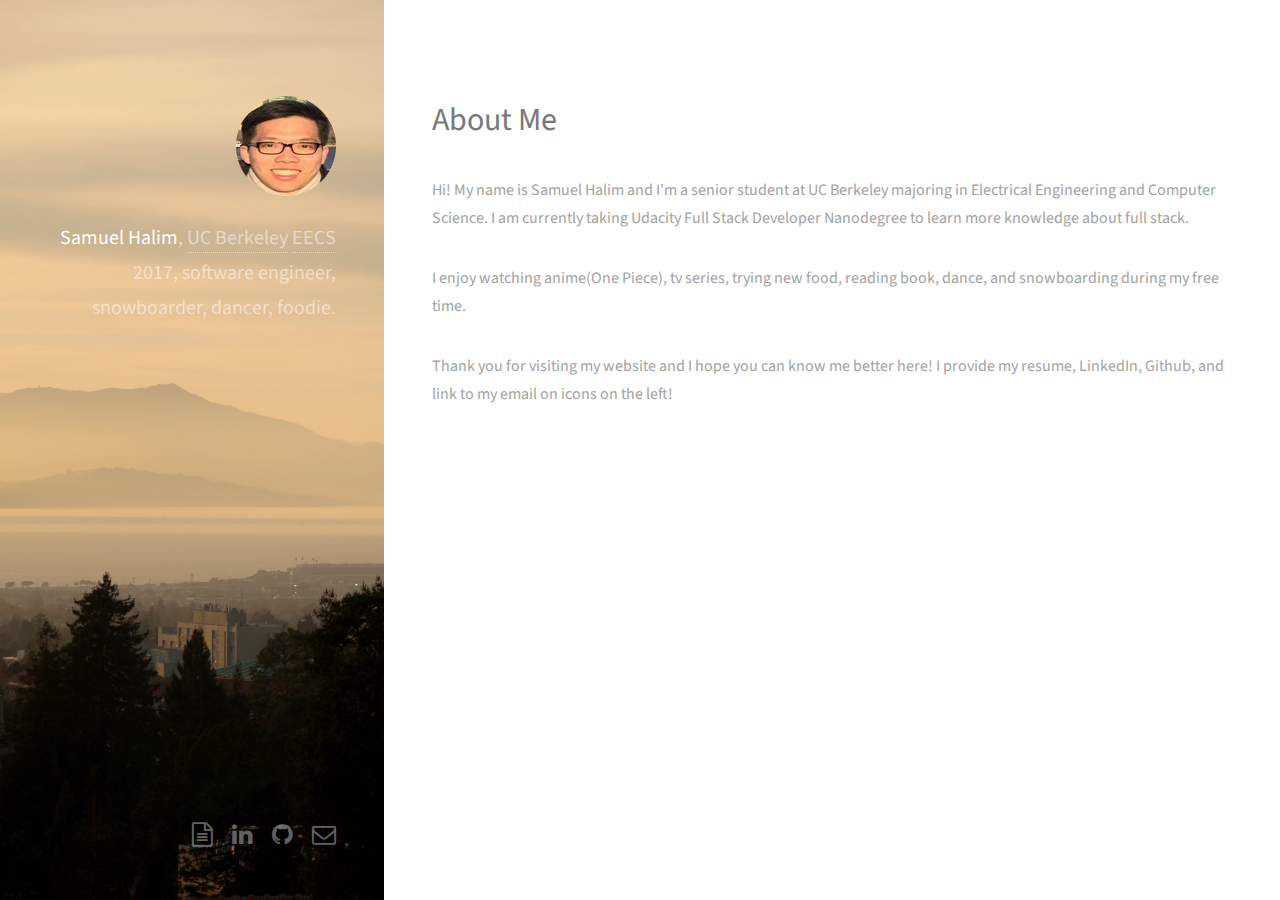
==== index.html @ 905b1043 "First design" ====
<!DOCTYPE HTML>
<!--
	Strata by HTML5 UP
	html5up.net | @ajlkn
	Free for personal and commercial use under the CCA 3.0 license (html5up.net/license)
-->
<html>
	<head>
		<title>Strata by HTML5 UP</title>
		<meta charset="utf-8" />
		<meta name="viewport" content="width=device-width, initial-scale=1" />
		<!--[if lte IE 8]><script src="assets/js/ie/html5shiv.js"></script><![endif]-->
		<link rel="stylesheet" href="assets/css/main.css" />
		<!--[if lte IE 8]><link rel="stylesheet" href="assets/css/ie8.css" /><![endif]-->
	</head>
	<body id="top">

		<!-- Header -->
			<header id="header">
				<div class="inner">
					<a href="#" class="image avatar"><img src="src/images/avatar.jpg" alt="" /></a>
					<h1>
						<strong>Samuel Halim</strong>,
						<br /><a href="https://berkeley.edu/">UC Berkeley</a>
						<a href="https://eecs.berkeley.edu/">EECS</a> 2017,
						<br />software engineer,
						<br />snowboarder,
						<br />dancer,
						<br />foodie.
					</h1>
				</div>
			</header>

		<!-- Main -->
			<div id="main">

				<!-- One -->
					<section id="one">
						<header class="major">
							<h2>About Me</h2>
						</header>
						<p>Hi! My name is Samuel Halim and I'm a senior student at UC Berkeley majoring in Electrical Engineering and Computer Science. I am currently taking Udacity Full Stack Developer Nanodegree to learn more knowledge about full stack.</p>
						<p>I enjoy watching anime(One Piece), tv series, trying new food, reading book, dance, and snowboarding during my free time.
						<p>Thank you for visiting my website and I hope you can know me better here! I provide my resume, LinkedIn, Github, and link to my email on icons on the left!
						<!-- <ul class="actions">
							<li><a href="#" class="button">Learn More</a></li>
						</ul> -->
					</section>

				<!-- Two -->
					<!-- <section id="two">
						<h2>Projects</h2>
						<div class="row">
							<article class="6u 12u$(xsmall) work-item">
								<a href="images/fulls/01.jpg" class="image fit thumb"><img src="images/thumbs/01.jpg" alt="" /></a>
								<h3>Magna sed consequat tempus</h3>
								<p>Lorem ipsum dolor sit amet nisl sed nullam feugiat.</p>
							</article>
							<article class="6u$ 12u$(xsmall) work-item">
								<a href="images/fulls/02.jpg" class="image fit thumb"><img src="images/thumbs/02.jpg" alt="" /></a>
								<h3>Ultricies lacinia interdum</h3>
								<p>Lorem ipsum dolor sit amet nisl sed nullam feugiat.</p>
							</article>
							<article class="6u 12u$(xsmall) work-item">
								<a href="images/fulls/03.jpg" class="image fit thumb"><img src="images/thumbs/03.jpg" alt="" /></a>
								<h3>Tortor metus commodo</h3>
								<p>Lorem ipsum dolor sit amet nisl sed nullam feugiat.</p>
							</article>
							<article class="6u$ 12u$(xsmall) work-item">
								<a href="images/fulls/04.jpg" class="image fit thumb"><img src="images/thumbs/04.jpg" alt="" /></a>
								<h3>Quam neque phasellus</h3>
								<p>Lorem ipsum dolor sit amet nisl sed nullam feugiat.</p>
							</article>
							<article class="6u 12u$(xsmall) work-item">
								<a href="images/fulls/05.jpg" class="image fit thumb"><img src="images/thumbs/05.jpg" alt="" /></a>
								<h3>Nunc enim commodo aliquet</h3>
								<p>Lorem ipsum dolor sit amet nisl sed nullam feugiat.</p>
							</article>
							<article class="6u$ 12u$(xsmall) work-item">
								<a href="images/fulls/06.jpg" class="image fit thumb"><img src="images/thumbs/06.jpg" alt="" /></a>
								<h3>Risus ornare lacinia</h3>
								<p>Lorem ipsum dolor sit amet nisl sed nullam feugiat.</p>
							</article>
						</div>
						<ul class="actions">
							<li><a href="#" class="button">Full Portfolio</a></li>
						</ul>
					</section> -->

				<!-- Four -->
				<!--
					<section id="four">
						<h2>Elements</h2>

						<section>
							<h4>Text</h4>
							<p>This is <b>bold</b> and this is <strong>strong</strong>. This is <i>italic</i> and this is <em>emphasized</em>.
							This is <sup>superscript</sup> text and this is <sub>subscript</sub> text.
							This is <u>underlined</u> and this is code: <code>for (;;) { ... }</code>. Finally, <a href="#">this is a link</a>.</p>
							<hr />
							<header>
								<h4>Heading with a Subtitle</h4>
								<p>Lorem ipsum dolor sit amet nullam id egestas urna aliquam</p>
							</header>
							<p>Nunc lacinia ante nunc ac lobortis. Interdum adipiscing gravida odio porttitor sem non mi integer non faucibus ornare mi ut ante amet placerat aliquet. Volutpat eu sed ante lacinia sapien lorem accumsan varius montes viverra nibh in adipiscing blandit tempus accumsan.</p>
							<header>
								<h5>Heading with a Subtitle</h5>
								<p>Lorem ipsum dolor sit amet nullam id egestas urna aliquam</p>
							</header>
							<p>Nunc lacinia ante nunc ac lobortis. Interdum adipiscing gravida odio porttitor sem non mi integer non faucibus ornare mi ut ante amet placerat aliquet. Volutpat eu sed ante lacinia sapien lorem accumsan varius montes viverra nibh in adipiscing blandit tempus accumsan.</p>
							<hr />
							<h2>Heading Level 2</h2>
							<h3>Heading Level 3</h3>
							<h4>Heading Level 4</h4>
							<h5>Heading Level 5</h5>
							<h6>Heading Level 6</h6>
							<hr />
							<h5>Blockquote</h5>
							<blockquote>Fringilla nisl. Donec accumsan interdum nisi, quis tincidunt felis sagittis eget tempus euismod. Vestibulum ante ipsum primis in faucibus vestibulum. Blandit adipiscing eu felis iaculis volutpat ac adipiscing accumsan faucibus. Vestibulum ante ipsum primis in faucibus lorem ipsum dolor sit amet nullam adipiscing eu felis.</blockquote>
							<h5>Preformatted</h5>
							<pre><code>i = 0;

while (!deck.isInOrder()) {
print 'Iteration ' + i;
deck.shuffle();
i++;
}

print 'It took ' + i + ' iterations to sort the deck.';</code></pre>
						</section>

						<section>
							<h4>Lists</h4>
							<div class="row">
								<div class="6u 12u$(xsmall)">
									<h5>Unordered</h5>
									<ul>
										<li>Dolor pulvinar etiam magna etiam.</li>
										<li>Sagittis adipiscing lorem eleifend.</li>
										<li>Felis enim feugiat dolore viverra.</li>
									</ul>
									<h5>Alternate</h5>
									<ul class="alt">
										<li>Dolor pulvinar etiam magna etiam.</li>
										<li>Sagittis adipiscing lorem eleifend.</li>
										<li>Felis enim feugiat dolore viverra.</li>
									</ul>
								</div>
								<div class="6u$ 12u$(xsmall)">
									<h5>Ordered</h5>
									<ol>
										<li>Dolor pulvinar etiam magna etiam.</li>
										<li>Etiam vel felis at lorem sed viverra.</li>
										<li>Felis enim feugiat dolore viverra.</li>
										<li>Dolor pulvinar etiam magna etiam.</li>
										<li>Etiam vel felis at lorem sed viverra.</li>
										<li>Felis enim feugiat dolore viverra.</li>
									</ol>
									<h5>Icons</h5>
									<ul class="icons">
										<li><a href="#" class="icon fa-twitter"><span class="label">Twitter</span></a></li>
										<li><a href="#" class="icon fa-facebook"><span class="label">Facebook</span></a></li>
										<li><a href="#" class="icon fa-instagram"><span class="label">Instagram</span></a></li>
										<li><a href="#" class="icon fa-github"><span class="label">Github</span></a></li>
										<li><a href="#" class="icon fa-dribbble"><span class="label">Dribbble</span></a></li>
										<li><a href="#" class="icon fa-tumblr"><span class="label">Tumblr</span></a></li>
									</ul>
								</div>
							</div>
							<h5>Actions</h5>
							<ul class="actions">
								<li><a href="#" class="button special">Default</a></li>
								<li><a href="#" class="button">Default</a></li>
							</ul>
							<ul class="actions small">
								<li><a href="#" class="button special small">Small</a></li>
								<li><a href="#" class="button small">Small</a></li>
							</ul>
							<div class="row">
								<div class="6u 12u$(small)">
									<ul class="actions vertical">
										<li><a href="#" class="button special">Default</a></li>
										<li><a href="#" class="button">Default</a></li>
									</ul>
								</div>
								<div class="6u$ 12u$(small)">
									<ul class="actions vertical small">
										<li><a href="#" class="button special small">Small</a></li>
										<li><a href="#" class="button small">Small</a></li>
									</ul>
								</div>
								<div class="6u 12u$(small)">
									<ul class="actions vertical">
										<li><a href="#" class="button special fit">Default</a></li>
										<li><a href="#" class="button fit">Default</a></li>
									</ul>
								</div>
								<div class="6u$ 12u$(small)">
									<ul class="actions vertical small">
										<li><a href="#" class="button special small fit">Small</a></li>
										<li><a href="#" class="button small fit">Small</a></li>
									</ul>
								</div>
							</div>
						</section>

						<section>
							<h4>Table</h4>
							<h5>Default</h5>
							<div class="table-wrapper">
								<table>
									<thead>
										<tr>
											<th>Name</th>
											<th>Description</th>
											<th>Price</th>
										</tr>
									</thead>
									<tbody>
										<tr>
											<td>Item One</td>
											<td>Ante turpis integer aliquet porttitor.</td>
											<td>29.99</td>
										</tr>
										<tr>
											<td>Item Two</td>
											<td>Vis ac commodo adipiscing arcu aliquet.</td>
											<td>19.99</td>
										</tr>
										<tr>
											<td>Item Three</td>
											<td> Morbi faucibus arcu accumsan lorem.</td>
											<td>29.99</td>
										</tr>
										<tr>
											<td>Item Four</td>
											<td>Vitae integer tempus condimentum.</td>
											<td>19.99</td>
										</tr>
										<tr>
											<td>Item Five</td>
											<td>Ante turpis integer aliquet porttitor.</td>
											<td>29.99</td>
										</tr>
									</tbody>
									<tfoot>
										<tr>
											<td colspan="2"></td>
											<td>100.00</td>
										</tr>
									</tfoot>
								</table>
							</div>

							<h5>Alternate</h5>
							<div class="table-wrapper">
								<table class="alt">
									<thead>
										<tr>
											<th>Name</th>
											<th>Description</th>
											<th>Price</th>
										</tr>
									</thead>
									<tbody>
										<tr>
											<td>Item One</td>
											<td>Ante turpis integer aliquet porttitor.</td>
											<td>29.99</td>
										</tr>
										<tr>
											<td>Item Two</td>
											<td>Vis ac commodo adipiscing arcu aliquet.</td>
											<td>19.99</td>
										</tr>
										<tr>
											<td>Item Three</td>
											<td> Morbi faucibus arcu accumsan lorem.</td>
											<td>29.99</td>
										</tr>
										<tr>
											<td>Item Four</td>
											<td>Vitae integer tempus condimentum.</td>
											<td>19.99</td>
										</tr>
										<tr>
											<td>Item Five</td>
											<td>Ante turpis integer aliquet porttitor.</td>
											<td>29.99</td>
										</tr>
									</tbody>
									<tfoot>
										<tr>
											<td colspan="2"></td>
											<td>100.00</td>
										</tr>
									</tfoot>
								</table>
							</div>
						</section>

						<section>
							<h4>Buttons</h4>
							<ul class="actions">
								<li><a href="#" class="button special">Special</a></li>
								<li><a href="#" class="button">Default</a></li>
							</ul>
							<ul class="actions">
								<li><a href="#" class="button big">Big</a></li>
								<li><a href="#" class="button">Default</a></li>
								<li><a href="#" class="button small">Small</a></li>
							</ul>
							<ul class="actions fit">
								<li><a href="#" class="button special fit">Fit</a></li>
								<li><a href="#" class="button fit">Fit</a></li>
							</ul>
							<ul class="actions fit small">
								<li><a href="#" class="button special fit small">Fit + Small</a></li>
								<li><a href="#" class="button fit small">Fit + Small</a></li>
							</ul>
							<ul class="actions">
								<li><a href="#" class="button special icon fa-download">Icon</a></li>
								<li><a href="#" class="button icon fa-download">Icon</a></li>
							</ul>
							<ul class="actions">
								<li><span class="button special disabled">Special</span></li>
								<li><span class="button disabled">Default</span></li>
							</ul>
						</section>

						<section>
							<h4>Form</h4>
							<form method="post" action="#">
								<div class="row uniform 50%">
									<div class="6u 12u$(xsmall)">
										<input type="text" name="demo-name" id="demo-name" value="" placeholder="Name" />
									</div>
									<div class="6u$ 12u$(xsmall)">
										<input type="email" name="demo-email" id="demo-email" value="" placeholder="Email" />
									</div>
									<div class="12u$">
										<div class="select-wrapper">
											<select name="demo-category" id="demo-category">
												<option value="">- Category -</option>
												<option value="1">Manufacturing</option>
												<option value="1">Shipping</option>
												<option value="1">Administration</option>
												<option value="1">Human Resources</option>
											</select>
										</div>
									</div>
									<div class="4u 12u$(small)">
										<input type="radio" id="demo-priority-low" name="demo-priority" checked>
										<label for="demo-priority-low">Low Priority</label>
									</div>
									<div class="4u 12u$(small)">
										<input type="radio" id="demo-priority-normal" name="demo-priority">
										<label for="demo-priority-normal">Normal Priority</label>
									</div>
									<div class="4u$ 12u(small)">
										<input type="radio" id="demo-priority-high" name="demo-priority">
										<label for="demo-priority-high">High Priority</label>
									</div>
									<div class="6u 12u$(small)">
										<input type="checkbox" id="demo-copy" name="demo-copy">
										<label for="demo-copy">Email me a copy of this message</label>
									</div>
									<div class="6u$ 12u$(small)">
										<input type="checkbox" id="demo-human" name="demo-human" checked>
										<label for="demo-human">I am a human and not a robot</label>
									</div>
									<div class="12u$">
										<textarea name="demo-message" id="demo-message" placeholder="Enter your message" rows="6"></textarea>
									</div>
									<div class="12u$">
										<ul class="actions">
											<li><input type="submit" value="Send Message" class="special" /></li>
											<li><input type="reset" value="Reset" /></li>
										</ul>
									</div>
								</div>
							</form>
						</section>

						<section>
							<h4>Image</h4>
							<h5>Fit</h5>
							<div class="box alt">
								<div class="row 50% uniform">
									<div class="12u$"><span class="image fit"><img src="images/fulls/05.jpg" alt="" /></span></div>
									<div class="4u"><span class="image fit"><img src="images/thumbs/01.jpg" alt="" /></span></div>
									<div class="4u"><span class="image fit"><img src="images/thumbs/02.jpg" alt="" /></span></div>
									<div class="4u$"><span class="image fit"><img src="images/thumbs/03.jpg" alt="" /></span></div>
									<div class="4u"><span class="image fit"><img src="images/thumbs/04.jpg" alt="" /></span></div>
									<div class="4u"><span class="image fit"><img src="images/thumbs/05.jpg" alt="" /></span></div>
									<div class="4u$"><span class="image fit"><img src="images/thumbs/06.jpg" alt="" /></span></div>
									<div class="4u"><span class="image fit"><img src="images/thumbs/03.jpg" alt="" /></span></div>
									<div class="4u"><span class="image fit"><img src="images/thumbs/02.jpg" alt="" /></span></div>
									<div class="4u$"><span class="image fit"><img src="images/thumbs/01.jpg" alt="" /></span></div>
								</div>
							</div>
							<h5>Left &amp; Right</h5>
							<p><span class="image left"><img src="images/avatar.jpg" alt="" /></span>Fringilla nisl. Donec accumsan interdum nisi, quis tincidunt felis sagittis eget. tempus euismod. Vestibulum ante ipsum primis in faucibus vestibulum. Blandit adipiscing eu felis iaculis volutpat ac adipiscing accumsan eu faucibus. Integer ac pellentesque praesent tincidunt felis sagittis eget. tempus euismod. Vestibulum ante ipsum primis in faucibus vestibulum. Blandit adipiscing eu felis iaculis volutpat ac adipiscing accumsan eu faucibus. Integer ac pellentesque praesent. Donec accumsan interdum nisi, quis tincidunt felis sagittis eget. tempus euismod. Vestibulum ante ipsum primis in faucibus vestibulum. Blandit adipiscing eu felis iaculis volutpat ac adipiscing accumsan eu faucibus. Integer ac pellentesque praesent tincidunt felis sagittis eget. tempus euismod. Vestibulum ante ipsum primis in faucibus vestibulum. Blandit adipiscing eu felis iaculis volutpat ac adipiscing accumsan eu faucibus. Integer ac pellentesque praesent.</p>
							<p><span class="image right"><img src="images/avatar.jpg" alt="" /></span>Fringilla nisl. Donec accumsan interdum nisi, quis tincidunt felis sagittis eget. tempus euismod. Vestibulum ante ipsum primis in faucibus vestibulum. Blandit adipiscing eu felis iaculis volutpat ac adipiscing accumsan eu faucibus. Integer ac pellentesque praesent tincidunt felis sagittis eget. tempus euismod. Vestibulum ante ipsum primis in faucibus vestibulum. Blandit adipiscing eu felis iaculis volutpat ac adipiscing accumsan eu faucibus. Integer ac pellentesque praesent. Donec accumsan interdum nisi, quis tincidunt felis sagittis eget. tempus euismod. Vestibulum ante ipsum primis in faucibus vestibulum. Blandit adipiscing eu felis iaculis volutpat ac adipiscing accumsan eu faucibus. Integer ac pellentesque praesent tincidunt felis sagittis eget. tempus euismod. Vestibulum ante ipsum primis in faucibus vestibulum. Blandit adipiscing eu felis iaculis volutpat ac adipiscing accumsan eu faucibus. Integer ac pellentesque praesent.</p>
						</section>

					</section>
				-->

			</div>

		<!-- Footer -->
			<footer id="footer">
				<div class="inner">
					<ul class="icons">
						<li><a href="src/Resume - Samuel Halim.pdf" class="icon fa-file-text-o"><span class="label">Resume</span></a></li>
						<li><a href="https://www.linkedin.com/in/shalim95" class="icon fa-linkedin"><span class="label">LinkedIn</span></a></li>
						<li><a href="https://github.com/samuel-halim95" class="icon fa-github"><span class="label">Github</span></a></li>
						<li><a href="mailto:samuel.halim@berkeley.edu" class="icon fa-envelope-o"><span class="label">Email</span></a></li>

					</ul>
					<!-- <ul class="copyright">
						<li>&copy; Untitled</li><li>Design: <a href="http://html5up.net">HTML5 UP</a></li>
					</ul> -->
				</div>
			</footer>

		<!-- Scripts -->
			<script src="assets/js/jquery.min.js"></script>
			<script src="assets/js/jquery.poptrox.min.js"></script>
			<script src="assets/js/skel.min.js"></script>
			<script src="assets/js/util.js"></script>
			<!--[if lte IE 8]><script src="assets/js/ie/respond.min.js"></script><![endif]-->
			<script src="assets/js/main.js"></script>

	</body>
</html>
---- assets/css/main.css ----
@import url("font-awesome.min.css");
@import url("https://fonts.googleapis.com/css?family=Source+Sans+Pro:400,400italic");

/*
	Strata by HTML5 UP
	html5up.net | @ajlkn
	Free for personal and commercial use under the CCA 3.0 license (html5up.net/license)
*/

/* Reset */

	html, body, div, span, applet, object, iframe, h1, h2, h3, h4, h5, h6, p, blockquote, pre, a, abbr, acronym, address, big, cite, code, del, dfn, em, img, ins, kbd, q, s, samp, small, strike, strong, sub, sup, tt, var, b, u, i, center, dl, dt, dd, ol, ul, li, fieldset, form, label, legend, table, caption, tbody, tfoot, thead, tr, th, td, article, aside, canvas, details, embed, figure, figcaption, footer, header, hgroup, menu, nav, output, ruby, section, summary, time, mark, audio, video {
		margin: 0;
		padding: 0;
		border: 0;
		font-size: 100%;
		font: inherit;
		vertical-align: baseline;
	}

	article, aside, details, figcaption, figure, footer, header, hgroup, menu, nav, section {
		display: block;
	}

	body {
		line-height: 1;
	}

	ol, ul {
		list-style: none;
	}

	blockquote, q {
		quotes: none;
	}

	blockquote:before, blockquote:after, q:before, q:after {
		content: '';
		content: none;
	}

	table {
		border-collapse: collapse;
		border-spacing: 0;
	}

	body {
		-webkit-text-size-adjust: none;
	}

/* Box Model */

	*, *:before, *:after {
		-moz-box-sizing: border-box;
		-webkit-box-sizing: border-box;
		box-sizing: border-box;
	}

/* Containers */

	.container {
		margin-left: auto;
		margin-right: auto;
	}

	.container.\31 25\25 {
		width: 100%;
		max-width: 1200px;
		min-width: 960px;
	}

	.container.\37 5\25 {
		width: 720px;
	}

	.container.\35 0\25 {
		width: 480px;
	}

	.container.\32 5\25 {
		width: 240px;
	}

	.container {
		width: 960px;
	}

	@media screen and (max-width: 1800px) {

		.container.\31 25\25 {
			width: 100%;
			max-width: 1200px;
			min-width: 960px;
		}

		.container.\37 5\25 {
			width: 720px;
		}

		.container.\35 0\25 {
			width: 480px;
		}

		.container.\32 5\25 {
			width: 240px;
		}

		.container {
			width: 960px;
		}

	}

	@media screen and (max-width: 1280px) {

		.container.\31 25\25 {
			width: 100%;
			max-width: 1200px;
			min-width: 960px;
		}

		.container.\37 5\25 {
			width: 720px;
		}

		.container.\35 0\25 {
			width: 480px;
		}

		.container.\32 5\25 {
			width: 240px;
		}

		.container {
			width: 960px;
		}

	}

	@media screen and (max-width: 980px) {

		.container.\31 25\25 {
			width: 100%;
			max-width: 1200px;
			min-width: 960px;
		}

		.container.\37 5\25 {
			width: 720px;
		}

		.container.\35 0\25 {
			width: 480px;
		}

		.container.\32 5\25 {
			width: 240px;
		}

		.container {
			width: 960px;
		}

	}

	@media screen and (max-width: 736px) {

		.container.\31 25\25 {
			width: 100%;
			max-width: 1200px;
			min-width: 960px;
		}

		.container.\37 5\25 {
			width: 720px;
		}

		.container.\35 0\25 {
			width: 480px;
		}

		.container.\32 5\25 {
			width: 240px;
		}

		.container {
			width: 960px;
		}

	}

	@media screen and (max-width: 480px) {

		.container.\31 25\25 {
			width: 100%;
			max-width: 1200px;
			min-width: 960px;
		}

		.container.\37 5\25 {
			width: 720px;
		}

		.container.\35 0\25 {
			width: 480px;
		}

		.container.\32 5\25 {
			width: 240px;
		}

		.container {
			width: 960px;
		}

	}

/* Grid */

	.row {
		border-bottom: solid 1px transparent;
		-moz-box-sizing: border-box;
		-webkit-box-sizing: border-box;
		box-sizing: border-box;
	}

	.row > * {
		float: left;
		-moz-box-sizing: border-box;
		-webkit-box-sizing: border-box;
		box-sizing: border-box;
	}

	.row:after, .row:before {
		content: '';
		display: block;
		clear: both;
		height: 0;
	}

	.row.uniform > * > :first-child {
		margin-top: 0;
	}

	.row.uniform > * > :last-child {
		margin-bottom: 0;
	}

	.row.\30 \25 > * {
		padding: 0 0 0 0em;
	}

	.row.\30 \25 {
		margin: 0 0 -1px 0em;
	}

	.row.uniform.\30 \25 > * {
		padding: 0em 0 0 0em;
	}

	.row.uniform.\30 \25 {
		margin: 0em 0 -1px 0em;
	}

	.row > * {
		padding: 0 0 0 2.5em;
	}

	.row {
		margin: 0 0 -1px -2.5em;
	}

	.row.uniform > * {
		padding: 2.5em 0 0 2.5em;
	}

	.row.uniform {
		margin: -2.5em 0 -1px -2.5em;
	}

	.row.\32 00\25 > * {
		padding: 0 0 0 5em;
	}

	.row.\32 00\25 {
		margin: 0 0 -1px -5em;
	}

	.row.uniform.\32 00\25 > * {
		padding: 5em 0 0 5em;
	}

	.row.uniform.\32 00\25 {
		margin: -5em 0 -1px -5em;
	}

	.row.\31 50\25 > * {
		padding: 0 0 0 3.75em;
	}

	.row.\31 50\25 {
		margin: 0 0 -1px -3.75em;
	}

	.row.uniform.\31 50\25 > * {
		padding: 3.75em 0 0 3.75em;
	}

	.row.uniform.\31 50\25 {
		margin: -3.75em 0 -1px -3.75em;
	}

	.row.\35 0\25 > * {
		padding: 0 0 0 1.25em;
	}

	.row.\35 0\25 {
		margin: 0 0 -1px -1.25em;
	}

	.row.uniform.\35 0\25 > * {
		padding: 1.25em 0 0 1.25em;
	}

	.row.uniform.\35 0\25 {
		margin: -1.25em 0 -1px -1.25em;
	}

	.row.\32 5\25 > * {
		padding: 0 0 0 0.625em;
	}

	.row.\32 5\25 {
		margin: 0 0 -1px -0.625em;
	}

	.row.uniform.\32 5\25 > * {
		padding: 0.625em 0 0 0.625em;
	}

	.row.uniform.\32 5\25 {
		margin: -0.625em 0 -1px -0.625em;
	}

	.\31 2u, .\31 2u\24 {
		width: 100%;
		clear: none;
		margin-left: 0;
	}

	.\31 1u, .\31 1u\24 {
		width: 91.6666666667%;
		clear: none;
		margin-left: 0;
	}

	.\31 0u, .\31 0u\24 {
		width: 83.3333333333%;
		clear: none;
		margin-left: 0;
	}

	.\39 u, .\39 u\24 {
		width: 75%;
		clear: none;
		margin-left: 0;
	}

	.\38 u, .\38 u\24 {
		width: 66.6666666667%;
		clear: none;
		margin-left: 0;
	}

	.\37 u, .\37 u\24 {
		width: 58.3333333333%;
		clear: none;
		margin-left: 0;
	}

	.\36 u, .\36 u\24 {
		width: 50%;
		clear: none;
		margin-left: 0;
	}

	.\35 u, .\35 u\24 {
		width: 41.6666666667%;
		clear: none;
		margin-left: 0;
	}

	.\34 u, .\34 u\24 {
		width: 33.3333333333%;
		clear: none;
		margin-left: 0;
	}

	.\33 u, .\33 u\24 {
		width: 25%;
		clear: none;
		margin-left: 0;
	}

	.\32 u, .\32 u\24 {
		width: 16.6666666667%;
		clear: none;
		margin-left: 0;
	}

	.\31 u, .\31 u\24 {
		width: 8.3333333333%;
		clear: none;
		margin-left: 0;
	}

	.\31 2u\24 + *,
	.\31 1u\24 + *,
	.\31 0u\24 + *,
	.\39 u\24 + *,
	.\38 u\24 + *,
	.\37 u\24 + *,
	.\36 u\24 + *,
	.\35 u\24 + *,
	.\34 u\24 + *,
	.\33 u\24 + *,
	.\32 u\24 + *,
	.\31 u\24 + * {
		clear: left;
	}

	.\-11u {
		margin-left: 91.66667%;
	}

	.\-10u {
		margin-left: 83.33333%;
	}

	.\-9u {
		margin-left: 75%;
	}

	.\-8u {
		margin-left: 66.66667%;
	}

	.\-7u {
		margin-left: 58.33333%;
	}

	.\-6u {
		margin-left: 50%;
	}

	.\-5u {
		margin-left: 41.66667%;
	}

	.\-4u {
		margin-left: 33.33333%;
	}

	.\-3u {
		margin-left: 25%;
	}

	.\-2u {
		margin-left: 16.66667%;
	}

	.\-1u {
		margin-left: 8.33333%;
	}

	@media screen and (max-width: 1800px) {

		.row > * {
			padding: 0 0 0 2.5em;
		}

		.row {
			margin: 0 0 -1px -2.5em;
		}

		.row.uniform > * {
			padding: 2.5em 0 0 2.5em;
		}

		.row.uniform {
			margin: -2.5em 0 -1px -2.5em;
		}

		.row.\32 00\25 > * {
			padding: 0 0 0 5em;
		}

		.row.\32 00\25 {
			margin: 0 0 -1px -5em;
		}

		.row.uniform.\32 00\25 > * {
			padding: 5em 0 0 5em;
		}

		.row.uniform.\32 00\25 {
			margin: -5em 0 -1px -5em;
		}

		.row.\31 50\25 > * {
			padding: 0 0 0 3.75em;
		}

		.row.\31 50\25 {
			margin: 0 0 -1px -3.75em;
		}

		.row.uniform.\31 50\25 > * {
			padding: 3.75em 0 0 3.75em;
		}

		.row.uniform.\31 50\25 {
			margin: -3.75em 0 -1px -3.75em;
		}

		.row.\35 0\25 > * {
			padding: 0 0 0 1.25em;
		}

		.row.\35 0\25 {
			margin: 0 0 -1px -1.25em;
		}

		.row.uniform.\35 0\25 > * {
			padding: 1.25em 0 0 1.25em;
		}

		.row.uniform.\35 0\25 {
			margin: -1.25em 0 -1px -1.25em;
		}

		.row.\32 5\25 > * {
			padding: 0 0 0 0.625em;
		}

		.row.\32 5\25 {
			margin: 0 0 -1px -0.625em;
		}

		.row.uniform.\32 5\25 > * {
			padding: 0.625em 0 0 0.625em;
		}

		.row.uniform.\32 5\25 {
			margin: -0.625em 0 -1px -0.625em;
		}

		.\31 2u\28xlarge\29, .\31 2u\24\28xlarge\29 {
			width: 100%;
			clear: none;
			margin-left: 0;
		}

		.\31 1u\28xlarge\29, .\31 1u\24\28xlarge\29 {
			width: 91.6666666667%;
			clear: none;
			margin-left: 0;
		}

		.\31 0u\28xlarge\29, .\31 0u\24\28xlarge\29 {
			width: 83.3333333333%;
			clear: none;
			margin-left: 0;
		}

		.\39 u\28xlarge\29, .\39 u\24\28xlarge\29 {
			width: 75%;
			clear: none;
			margin-left: 0;
		}

		.\38 u\28xlarge\29, .\38 u\24\28xlarge\29 {
			width: 66.6666666667%;
			clear: none;
			margin-left: 0;
		}

		.\37 u\28xlarge\29, .\37 u\24\28xlarge\29 {
			width: 58.3333333333%;
			clear: none;
			margin-left: 0;
		}

		.\36 u\28xlarge\29, .\36 u\24\28xlarge\29 {
			width: 50%;
			clear: none;
			margin-left: 0;
		}

		.\35 u\28xlarge\29, .\35 u\24\28xlarge\29 {
			width: 41.6666666667%;
			clear: none;
			margin-left: 0;
		}

		.\34 u\28xlarge\29, .\34 u\24\28xlarge\29 {
			width: 33.3333333333%;
			clear: none;
			margin-left: 0;
		}

		.\33 u\28xlarge\29, .\33 u\24\28xlarge\29 {
			width: 25%;
			clear: none;
			margin-left: 0;
		}

		.\32 u\28xlarge\29, .\32 u\24\28xlarge\29 {
			width: 16.6666666667%;
			clear: none;
			margin-left: 0;
		}

		.\31 u\28xlarge\29, .\31 u\24\28xlarge\29 {
			width: 8.3333333333%;
			clear: none;
			margin-left: 0;
		}

		.\31 2u\24\28xlarge\29 + *,
		.\31 1u\24\28xlarge\29 + *,
		.\31 0u\24\28xlarge\29 + *,
		.\39 u\24\28xlarge\29 + *,
		.\38 u\24\28xlarge\29 + *,
		.\37 u\24\28xlarge\29 + *,
		.\36 u\24\28xlarge\29 + *,
		.\35 u\24\28xlarge\29 + *,
		.\34 u\24\28xlarge\29 + *,
		.\33 u\24\28xlarge\29 + *,
		.\32 u\24\28xlarge\29 + *,
		.\31 u\24\28xlarge\29 + * {
			clear: left;
		}

		.\-11u\28xlarge\29 {
			margin-left: 91.66667%;
		}

		.\-10u\28xlarge\29 {
			margin-left: 83.33333%;
		}

		.\-9u\28xlarge\29 {
			margin-left: 75%;
		}

		.\-8u\28xlarge\29 {
			margin-left: 66.66667%;
		}

		.\-7u\28xlarge\29 {
			margin-left: 58.33333%;
		}

		.\-6u\28xlarge\29 {
			margin-left: 50%;
		}

		.\-5u\28xlarge\29 {
			margin-left: 41.66667%;
		}

		.\-4u\28xlarge\29 {
			margin-left: 33.33333%;
		}

		.\-3u\28xlarge\29 {
			margin-left: 25%;
		}

		.\-2u\28xlarge\29 {
			margin-left: 16.66667%;
		}

		.\-1u\28xlarge\29 {
			margin-left: 8.33333%;
		}

	}

	@media screen and (max-width: 1280px) {

		.row > * {
			padding: 0 0 0 2em;
		}

		.row {
			margin: 0 0 -1px -2em;
		}

		.row.uniform > * {
			padding: 2em 0 0 2em;
		}

		.row.uniform {
			margin: -2em 0 -1px -2em;
		}

		.row.\32 00\25 > * {
			padding: 0 0 0 4em;
		}

		.row.\32 00\25 {
			margin: 0 0 -1px -4em;
		}

		.row.uniform.\32 00\25 > * {
			padding: 4em 0 0 4em;
		}

		.row.uniform.\32 00\25 {
			margin: -4em 0 -1px -4em;
		}

		.row.\31 50\25 > * {
			padding: 0 0 0 3em;
		}

		.row.\31 50\25 {
			margin: 0 0 -1px -3em;
		}

		.row.uniform.\31 50\25 > * {
			padding: 3em 0 0 3em;
		}

		.row.uniform.\31 50\25 {
			margin: -3em 0 -1px -3em;
		}

		.row.\35 0\25 > * {
			padding: 0 0 0 1em;
		}

		.row.\35 0\25 {
			margin: 0 0 -1px -1em;
		}

		.row.uniform.\35 0\25 > * {
			padding: 1em 0 0 1em;
		}

		.row.uniform.\35 0\25 {
			margin: -1em 0 -1px -1em;
		}

		.row.\32 5\25 > * {
			padding: 0 0 0 0.5em;
		}

		.row.\32 5\25 {
			margin: 0 0 -1px -0.5em;
		}

		.row.uniform.\32 5\25 > * {
			padding: 0.5em 0 0 0.5em;
		}

		.row.uniform.\32 5\25 {
			margin: -0.5em 0 -1px -0.5em;
		}

		.\31 2u\28large\29, .\31 2u\24\28large\29 {
			width: 100%;
			clear: none;
			margin-left: 0;
		}

		.\31 1u\28large\29, .\31 1u\24\28large\29 {
			width: 91.6666666667%;
			clear: none;
			margin-left: 0;
		}

		.\31 0u\28large\29, .\31 0u\24\28large\29 {
			width: 83.3333333333%;
			clear: none;
			margin-left: 0;
		}

		.\39 u\28large\29, .\39 u\24\28large\29 {
			width: 75%;
			clear: none;
			margin-left: 0;
		}

		.\38 u\28large\29, .\38 u\24\28large\29 {
			width: 66.6666666667%;
			clear: none;
			margin-left: 0;
		}

		.\37 u\28large\29, .\37 u\24\28large\29 {
			width: 58.3333333333%;
			clear: none;
			margin-left: 0;
		}

		.\36 u\28large\29, .\36 u\24\28large\29 {
			width: 50%;
			clear: none;
			margin-left: 0;
		}

		.\35 u\28large\29, .\35 u\24\28large\29 {
			width: 41.6666666667%;
			clear: none;
			margin-left: 0;
		}

		.\34 u\28large\29, .\34 u\24\28large\29 {
			width: 33.3333333333%;
			clear: none;
			margin-left: 0;
		}

		.\33 u\28large\29, .\33 u\24\28large\29 {
			width: 25%;
			clear: none;
			margin-left: 0;
		}

		.\32 u\28large\29, .\32 u\24\28large\29 {
			width: 16.6666666667%;
			clear: none;
			margin-left: 0;
		}

		.\31 u\28large\29, .\31 u\24\28large\29 {
			width: 8.3333333333%;
			clear: none;
			margin-left: 0;
		}

		.\31 2u\24\28large\29 + *,
		.\31 1u\24\28large\29 + *,
		.\31 0u\24\28large\29 + *,
		.\39 u\24\28large\29 + *,
		.\38 u\24\28large\29 + *,
		.\37 u\24\28large\29 + *,
		.\36 u\24\28large\29 + *,
		.\35 u\24\28large\29 + *,
		.\34 u\24\28large\29 + *,
		.\33 u\24\28large\29 + *,
		.\32 u\24\28large\29 + *,
		.\31 u\24\28large\29 + * {
			clear: left;
		}

		.\-11u\28large\29 {
			margin-left: 91.66667%;
		}

		.\-10u\28large\29 {
			margin-left: 83.33333%;
		}

		.\-9u\28large\29 {
			margin-left: 75%;
		}

		.\-8u\28large\29 {
			margin-left: 66.66667%;
		}

		.\-7u\28large\29 {
			margin-left: 58.33333%;
		}

		.\-6u\28large\29 {
			margin-left: 50%;
		}

		.\-5u\28large\29 {
			margin-left: 41.66667%;
		}

		.\-4u\28large\29 {
			margin-left: 33.33333%;
		}

		.\-3u\28large\29 {
			margin-left: 25%;
		}

		.\-2u\28large\29 {
			margin-left: 16.66667%;
		}

		.\-1u\28large\29 {
			margin-left: 8.33333%;
		}

	}

	@media screen and (max-width: 980px) {

		.row > * {
			padding: 0 0 0 2em;
		}

		.row {
			margin: 0 0 -1px -2em;
		}

		.row.uniform > * {
			padding: 2em 0 0 2em;
		}

		.row.uniform {
			margin: -2em 0 -1px -2em;
		}

		.row.\32 00\25 > * {
			padding: 0 0 0 4em;
		}

		.row.\32 00\25 {
			margin: 0 0 -1px -4em;
		}

		.row.uniform.\32 00\25 > * {
			padding: 4em 0 0 4em;
		}

		.row.uniform.\32 00\25 {
			margin: -4em 0 -1px -4em;
		}

		.row.\31 50\25 > * {
			padding: 0 0 0 3em;
		}

		.row.\31 50\25 {
			margin: 0 0 -1px -3em;
		}

		.row.uniform.\31 50\25 > * {
			padding: 3em 0 0 3em;
		}

		.row.uniform.\31 50\25 {
			margin: -3em 0 -1px -3em;
		}

		.row.\35 0\25 > * {
			padding: 0 0 0 1em;
		}

		.row.\35 0\25 {
			margin: 0 0 -1px -1em;
		}

		.row.uniform.\35 0\25 > * {
			padding: 1em 0 0 1em;
		}

		.row.uniform.\35 0\25 {
			margin: -1em 0 -1px -1em;
		}

		.row.\32 5\25 > * {
			padding: 0 0 0 0.5em;
		}

		.row.\32 5\25 {
			margin: 0 0 -1px -0.5em;
		}

		.row.uniform.\32 5\25 > * {
			padding: 0.5em 0 0 0.5em;
		}

		.row.uniform.\32 5\25 {
			margin: -0.5em 0 -1px -0.5em;
		}

		.\31 2u\28medium\29, .\31 2u\24\28medium\29 {
			width: 100%;
			clear: none;
			margin-left: 0;
		}

		.\31 1u\28medium\29, .\31 1u\24\28medium\29 {
			width: 91.6666666667%;
			clear: none;
			margin-left: 0;
		}

		.\31 0u\28medium\29, .\31 0u\24\28medium\29 {
			width: 83.3333333333%;
			clear: none;
			margin-left: 0;
		}

		.\39 u\28medium\29, .\39 u\24\28medium\29 {
			width: 75%;
			clear: none;
			margin-left: 0;
		}

		.\38 u\28medium\29, .\38 u\24\28medium\29 {
			width: 66.6666666667%;
			clear: none;
			margin-left: 0;
		}

		.\37 u\28medium\29, .\37 u\24\28medium\29 {
			width: 58.3333333333%;
			clear: none;
			margin-left: 0;
		}

		.\36 u\28medium\29, .\36 u\24\28medium\29 {
			width: 50%;
			clear: none;
			margin-left: 0;
		}

		.\35 u\28medium\29, .\35 u\24\28medium\29 {
			width: 41.6666666667%;
			clear: none;
			margin-left: 0;
		}

		.\34 u\28medium\29, .\34 u\24\28medium\29 {
			width: 33.3333333333%;
			clear: none;
			margin-left: 0;
		}

		.\33 u\28medium\29, .\33 u\24\28medium\29 {
			width: 25%;
			clear: none;
			margin-left: 0;
		}

		.\32 u\28medium\29, .\32 u\24\28medium\29 {
			width: 16.6666666667%;
			clear: none;
			margin-left: 0;
		}

		.\31 u\28medium\29, .\31 u\24\28medium\29 {
			width: 8.3333333333%;
			clear: none;
			margin-left: 0;
		}

		.\31 2u\24\28medium\29 + *,
		.\31 1u\24\28medium\29 + *,
		.\31 0u\24\28medium\29 + *,
		.\39 u\24\28medium\29 + *,
		.\38 u\24\28medium\29 + *,
		.\37 u\24\28medium\29 + *,
		.\36 u\24\28medium\29 + *,
		.\35 u\24\28medium\29 + *,
		.\34 u\24\28medium\29 + *,
		.\33 u\24\28medium\29 + *,
		.\32 u\24\28medium\29 + *,
		.\31 u\24\28medium\29 + * {
			clear: left;
		}

		.\-11u\28medium\29 {
			margin-left: 91.66667%;
		}

		.\-10u\28medium\29 {
			margin-left: 83.33333%;
		}

		.\-9u\28medium\29 {
			margin-left: 75%;
		}

		.\-8u\28medium\29 {
			margin-left: 66.66667%;
		}

		.\-7u\28medium\29 {
			margin-left: 58.33333%;
		}

		.\-6u\28medium\29 {
			margin-left: 50%;
		}

		.\-5u\28medium\29 {
			margin-left: 41.66667%;
		}

		.\-4u\28medium\29 {
			margin-left: 33.33333%;
		}

		.\-3u\28medium\29 {
			margin-left: 25%;
		}

		.\-2u\28medium\29 {
			margin-left: 16.66667%;
		}

		.\-1u\28medium\29 {
			margin-left: 8.33333%;
		}

	}

	@media screen and (max-width: 736px) {

		.row > * {
			padding: 0 0 0 1.5em;
		}

		.row {
			margin: 0 0 -1px -1.5em;
		}

		.row.uniform > * {
			padding: 1.5em 0 0 1.5em;
		}

		.row.uniform {
			margin: -1.5em 0 -1px -1.5em;
		}

		.row.\32 00\25 > * {
			padding: 0 0 0 3em;
		}

		.row.\32 00\25 {
			margin: 0 0 -1px -3em;
		}

		.row.uniform.\32 00\25 > * {
			padding: 3em 0 0 3em;
		}

		.row.uniform.\32 00\25 {
			margin: -3em 0 -1px -3em;
		}

		.row.\31 50\25 > * {
			padding: 0 0 0 2.25em;
		}

		.row.\31 50\25 {
			margin: 0 0 -1px -2.25em;
		}

		.row.uniform.\31 50\25 > * {
			padding: 2.25em 0 0 2.25em;
		}

		.row.uniform.\31 50\25 {
			margin: -2.25em 0 -1px -2.25em;
		}

		.row.\35 0\25 > * {
			padding: 0 0 0 0.75em;
		}

		.row.\35 0\25 {
			margin: 0 0 -1px -0.75em;
		}

		.row.uniform.\35 0\25 > * {
			padding: 0.75em 0 0 0.75em;
		}

		.row.uniform.\35 0\25 {
			margin: -0.75em 0 -1px -0.75em;
		}

		.row.\32 5\25 > * {
			padding: 0 0 0 0.375em;
		}

		.row.\32 5\25 {
			margin: 0 0 -1px -0.375em;
		}

		.row.uniform.\32 5\25 > * {
			padding: 0.375em 0 0 0.375em;
		}

		.row.uniform.\32 5\25 {
			margin: -0.375em 0 -1px -0.375em;
		}

		.\31 2u\28small\29, .\31 2u\24\28small\29 {
			width: 100%;
			clear: none;
			margin-left: 0;
		}

		.\31 1u\28small\29, .\31 1u\24\28small\29 {
			width: 91.6666666667%;
			clear: none;
			margin-left: 0;
		}

		.\31 0u\28small\29, .\31 0u\24\28small\29 {
			width: 83.3333333333%;
			clear: none;
			margin-left: 0;
		}

		.\39 u\28small\29, .\39 u\24\28small\29 {
			width: 75%;
			clear: none;
			margin-left: 0;
		}

		.\38 u\28small\29, .\38 u\24\28small\29 {
			width: 66.6666666667%;
			clear: none;
			margin-left: 0;
		}

		.\37 u\28small\29, .\37 u\24\28small\29 {
			width: 58.3333333333%;
			clear: none;
			margin-left: 0;
		}

		.\36 u\28small\29, .\36 u\24\28small\29 {
			width: 50%;
			clear: none;
			margin-left: 0;
		}

		.\35 u\28small\29, .\35 u\24\28small\29 {
			width: 41.6666666667%;
			clear: none;
			margin-left: 0;
		}

		.\34 u\28small\29, .\34 u\24\28small\29 {
			width: 33.3333333333%;
			clear: none;
			margin-left: 0;
		}

		.\33 u\28small\29, .\33 u\24\28small\29 {
			width: 25%;
			clear: none;
			margin-left: 0;
		}

		.\32 u\28small\29, .\32 u\24\28small\29 {
			width: 16.6666666667%;
			clear: none;
			margin-left: 0;
		}

		.\31 u\28small\29, .\31 u\24\28small\29 {
			width: 8.3333333333%;
			clear: none;
			margin-left: 0;
		}

		.\31 2u\24\28small\29 + *,
		.\31 1u\24\28small\29 + *,
		.\31 0u\24\28small\29 + *,
		.\39 u\24\28small\29 + *,
		.\38 u\24\28small\29 + *,
		.\37 u\24\28small\29 + *,
		.\36 u\24\28small\29 + *,
		.\35 u\24\28small\29 + *,
		.\34 u\24\28small\29 + *,
		.\33 u\24\28small\29 + *,
		.\32 u\24\28small\29 + *,
		.\31 u\24\28small\29 + * {
			clear: left;
		}

		.\-11u\28small\29 {
			margin-left: 91.66667%;
		}

		.\-10u\28small\29 {
			margin-left: 83.33333%;
		}

		.\-9u\28small\29 {
			margin-left: 75%;
		}

		.\-8u\28small\29 {
			margin-left: 66.66667%;
		}

		.\-7u\28small\29 {
			margin-left: 58.33333%;
		}

		.\-6u\28small\29 {
			margin-left: 50%;
		}

		.\-5u\28small\29 {
			margin-left: 41.66667%;
		}

		.\-4u\28small\29 {
			margin-left: 33.33333%;
		}

		.\-3u\28small\29 {
			margin-left: 25%;
		}

		.\-2u\28small\29 {
			margin-left: 16.66667%;
		}

		.\-1u\28small\29 {
			margin-left: 8.33333%;
		}

	}

	@media screen and (max-width: 480px) {

		.row > * {
			padding: 0 0 0 1.5em;
		}

		.row {
			margin: 0 0 -1px -1.5em;
		}

		.row.uniform > * {
			padding: 1.5em 0 0 1.5em;
		}

		.row.uniform {
			margin: -1.5em 0 -1px -1.5em;
		}

		.row.\32 00\25 > * {
			padding: 0 0 0 3em;
		}

		.row.\32 00\25 {
			margin: 0 0 -1px -3em;
		}

		.row.uniform.\32 00\25 > * {
			padding: 3em 0 0 3em;
		}

		.row.uniform.\32 00\25 {
			margin: -3em 0 -1px -3em;
		}

		.row.\31 50\25 > * {
			padding: 0 0 0 2.25em;
		}

		.row.\31 50\25 {
			margin: 0 0 -1px -2.25em;
		}

		.row.uniform.\31 50\25 > * {
			padding: 2.25em 0 0 2.25em;
		}

		.row.uniform.\31 50\25 {
			margin: -2.25em 0 -1px -2.25em;
		}

		.row.\35 0\25 > * {
			padding: 0 0 0 0.75em;
		}

		.row.\35 0\25 {
			margin: 0 0 -1px -0.75em;
		}

		.row.uniform.\35 0\25 > * {
			padding: 0.75em 0 0 0.75em;
		}

		.row.uniform.\35 0\25 {
			margin: -0.75em 0 -1px -0.75em;
		}

		.row.\32 5\25 > * {
			padding: 0 0 0 0.375em;
		}

		.row.\32 5\25 {
			margin: 0 0 -1px -0.375em;
		}

		.row.uniform.\32 5\25 > * {
			padding: 0.375em 0 0 0.375em;
		}

		.row.uniform.\32 5\25 {
			margin: -0.375em 0 -1px -0.375em;
		}

		.\31 2u\28xsmall\29, .\31 2u\24\28xsmall\29 {
			width: 100%;
			clear: none;
			margin-left: 0;
		}

		.\31 1u\28xsmall\29, .\31 1u\24\28xsmall\29 {
			width: 91.6666666667%;
			clear: none;
			margin-left: 0;
		}

		.\31 0u\28xsmall\29, .\31 0u\24\28xsmall\29 {
			width: 83.3333333333%;
			clear: none;
			margin-left: 0;
		}

		.\39 u\28xsmall\29, .\39 u\24\28xsmall\29 {
			width: 75%;
			clear: none;
			margin-left: 0;
		}

		.\38 u\28xsmall\29, .\38 u\24\28xsmall\29 {
			width: 66.6666666667%;
			clear: none;
			margin-left: 0;
		}

		.\37 u\28xsmall\29, .\37 u\24\28xsmall\29 {
			width: 58.3333333333%;
			clear: none;
			margin-left: 0;
		}

		.\36 u\28xsmall\29, .\36 u\24\28xsmall\29 {
			width: 50%;
			clear: none;
			margin-left: 0;
		}

		.\35 u\28xsmall\29, .\35 u\24\28xsmall\29 {
			width: 41.6666666667%;
			clear: none;
			margin-left: 0;
		}

		.\34 u\28xsmall\29, .\34 u\24\28xsmall\29 {
			width: 33.3333333333%;
			clear: none;
			margin-left: 0;
		}

		.\33 u\28xsmall\29, .\33 u\24\28xsmall\29 {
			width: 25%;
			clear: none;
			margin-left: 0;
		}

		.\32 u\28xsmall\29, .\32 u\24\28xsmall\29 {
			width: 16.6666666667%;
			clear: none;
			margin-left: 0;
		}

		.\31 u\28xsmall\29, .\31 u\24\28xsmall\29 {
			width: 8.3333333333%;
			clear: none;
			margin-left: 0;
		}

		.\31 2u\24\28xsmall\29 + *,
		.\31 1u\24\28xsmall\29 + *,
		.\31 0u\24\28xsmall\29 + *,
		.\39 u\24\28xsmall\29 + *,
		.\38 u\24\28xsmall\29 + *,
		.\37 u\24\28xsmall\29 + *,
		.\36 u\24\28xsmall\29 + *,
		.\35 u\24\28xsmall\29 + *,
		.\34 u\24\28xsmall\29 + *,
		.\33 u\24\28xsmall\29 + *,
		.\32 u\24\28xsmall\29 + *,
		.\31 u\24\28xsmall\29 + * {
			clear: left;
		}

		.\-11u\28xsmall\29 {
			margin-left: 91.66667%;
		}

		.\-10u\28xsmall\29 {
			margin-left: 83.33333%;
		}

		.\-9u\28xsmall\29 {
			margin-left: 75%;
		}

		.\-8u\28xsmall\29 {
			margin-left: 66.66667%;
		}

		.\-7u\28xsmall\29 {
			margin-left: 58.33333%;
		}

		.\-6u\28xsmall\29 {
			margin-left: 50%;
		}

		.\-5u\28xsmall\29 {
			margin-left: 41.66667%;
		}

		.\-4u\28xsmall\29 {
			margin-left: 33.33333%;
		}

		.\-3u\28xsmall\29 {
			margin-left: 25%;
		}

		.\-2u\28xsmall\29 {
			margin-left: 16.66667%;
		}

		.\-1u\28xsmall\29 {
			margin-left: 8.33333%;
		}

	}

/* Basic */

	body {
		background: #fff;
	}

		body.is-loading *, body.is-loading *:before, body.is-loading *:after {
			-moz-animation: none !important;
			-webkit-animation: none !important;
			-ms-animation: none !important;
			animation: none !important;
			-moz-transition: none !important;
			-webkit-transition: none !important;
			-ms-transition: none !important;
			transition: none !important;
		}

	body, input, select, textarea {
		color: #a2a2a2;
		font-family: "Source Sans Pro", Helvetica, sans-serif;
		font-size: 16pt;
		font-weight: 400;
		line-height: 1.75em;
	}

	a {
		-moz-transition: color 0.2s ease-in-out, border-color 0.2s ease-in-out;
		-webkit-transition: color 0.2s ease-in-out, border-color 0.2s ease-in-out;
		-ms-transition: color 0.2s ease-in-out, border-color 0.2s ease-in-out;
		transition: color 0.2s ease-in-out, border-color 0.2s ease-in-out;
		border-bottom: dotted 1px;
		color: #49bf9d;
		text-decoration: none;
	}

		a:hover {
			border-bottom-color: transparent;
			color: #49bf9d !important;
			text-decoration: none;
		}

	strong, b {
		color: #787878;
		font-weight: 400;
	}

	em, i {
		font-style: italic;
	}

	p {
		margin: 0 0 2em 0;
	}

	h1, h2, h3, h4, h5, h6 {
		color: #787878;
		font-weight: 400;
		line-height: 1em;
		margin: 0 0 1em 0;
	}

		h1 a, h2 a, h3 a, h4 a, h5 a, h6 a {
			color: inherit;
			text-decoration: none;
		}

	h1 {
		font-size: 2em;
		line-height: 1.5em;
	}

	h2 {
		font-size: 1.5em;
		line-height: 1.5em;
	}

	h3 {
		font-size: 1.25em;
		line-height: 1.5em;
	}

	h4 {
		font-size: 1.1em;
		line-height: 1.5em;
	}

	h5 {
		font-size: 0.9em;
		line-height: 1.5em;
	}

	h6 {
		font-size: 0.7em;
		line-height: 1.5em;
	}

	sub {
		font-size: 0.8em;
		position: relative;
		top: 0.5em;
	}

	sup {
		font-size: 0.8em;
		position: relative;
		top: -0.5em;
	}

	hr {
		border: 0;
		border-bottom: solid 2px #efefef;
		margin: 2em 0;
	}

		hr.major {
			margin: 3em 0;
		}

	blockquote {
		border-left: solid 6px #efefef;
		font-style: italic;
		margin: 0 0 2em 0;
		padding: 0.5em 0 0.5em 1.5em;
	}

	code {
		background: #f7f7f7;
		border-radius: 0.35em;
		border: solid 2px #efefef;
		font-family: "Courier New", monospace;
		font-size: 0.9em;
		margin: 0 0.25em;
		padding: 0.25em 0.65em;
	}

	pre {
		-webkit-overflow-scrolling: touch;
		font-family: "Courier New", monospace;
		font-size: 0.9em;
		margin: 0 0 2em 0;
	}

		pre code {
			display: block;
			line-height: 1.75em;
			padding: 1em 1.5em;
			overflow-x: auto;
		}

	.align-left {
		text-align: left;
	}

	.align-center {
		text-align: center;
	}

	.align-right {
		text-align: right;
	}

/* Section/Article */

	section.special, article.special {
		text-align: center;
	}

	header p {
		color: #b2b2b2;
		position: relative;
		margin: 0 0 1.5em 0;
	}

	header h2 + p {
		font-size: 1.25em;
		margin-top: -1em;
		line-height: 1.5em;
	}

	header h3 + p {
		font-size: 1.1em;
		margin-top: -0.8em;
		line-height: 1.5em;
	}

	header h4 + p,
	header h5 + p,
	header h6 + p {
		font-size: 0.9em;
		margin-top: -0.6em;
		line-height: 1.5em;
	}

	header.major h2 {
		font-size: 2em;
	}

/* Form */

	form {
		margin: 0 0 2em 0;
	}

	label {
		color: #787878;
		display: block;
		font-size: 0.9em;
		font-weight: 400;
		margin: 0 0 1em 0;
	}

	input[type="text"],
	input[type="password"],
	input[type="email"],
	select,
	textarea {
		-moz-appearance: none;
		-webkit-appearance: none;
		-ms-appearance: none;
		appearance: none;
		background: #f7f7f7;
		border-radius: 0.35em;
		border: solid 2px transparent;
		color: inherit;
		display: block;
		outline: 0;
		padding: 0 0.75em;
		text-decoration: none;
		width: 100%;
	}

		input[type="text"]:invalid,
		input[type="password"]:invalid,
		input[type="email"]:invalid,
		select:invalid,
		textarea:invalid {
			box-shadow: none;
		}

		input[type="text"]:focus,
		input[type="password"]:focus,
		input[type="email"]:focus,
		select:focus,
		textarea:focus {
			border-color: #49bf9d;
		}

	.select-wrapper {
		text-decoration: none;
		display: block;
		position: relative;
	}

		.select-wrapper:before {
			-moz-osx-font-smoothing: grayscale;
			-webkit-font-smoothing: antialiased;
			font-family: FontAwesome;
			font-style: normal;
			font-weight: normal;
			text-transform: none !important;
		}

		.select-wrapper:before {
			color: #dfdfdf;
			content: '\f078';
			display: block;
			height: 2.75em;
			line-height: 2.75em;
			pointer-events: none;
			position: absolute;
			right: 0;
			text-align: center;
			top: 0;
			width: 2.75em;
		}

		.select-wrapper select::-ms-expand {
			display: none;
		}

	input[type="text"],
	input[type="password"],
	input[type="email"],
	select {
		height: 2.75em;
	}

	textarea {
		padding: 0.75em;
	}

	input[type="checkbox"],
	input[type="radio"] {
		-moz-appearance: none;
		-webkit-appearance: none;
		-ms-appearance: none;
		appearance: none;
		display: block;
		float: left;
		margin-right: -2em;
		opacity: 0;
		width: 1em;
		z-index: -1;
	}

		input[type="checkbox"] + label,
		input[type="radio"] + label {
			text-decoration: none;
			color: #a2a2a2;
			cursor: pointer;
			display: inline-block;
			font-size: 1em;
			font-weight: 400;
			padding-left: 2.4em;
			padding-right: 0.75em;
			position: relative;
		}

			input[type="checkbox"] + label:before,
			input[type="radio"] + label:before {
				-moz-osx-font-smoothing: grayscale;
				-webkit-font-smoothing: antialiased;
				font-family: FontAwesome;
				font-style: normal;
				font-weight: normal;
				text-transform: none !important;
			}

			input[type="checkbox"] + label:before,
			input[type="radio"] + label:before {
				background: #f7f7f7;
				border-radius: 0.35em;
				border: solid 2px transparent;
				content: '';
				display: inline-block;
				height: 1.65em;
				left: 0;
				line-height: 1.58125em;
				position: absolute;
				text-align: center;
				top: 0;
				width: 1.65em;
			}

		input[type="checkbox"]:checked + label:before,
		input[type="radio"]:checked + label:before {
			background: #787878;
			border-color: #787878;
			color: #fff;
			content: '\f00c';
		}

		input[type="checkbox"]:focus + label:before,
		input[type="radio"]:focus + label:before {
			border-color: #49bf9d;
		}

	input[type="checkbox"] + label:before {
		border-radius: 0.35em;
	}

	input[type="radio"] + label:before {
		border-radius: 100%;
	}

	::-webkit-input-placeholder {
		color: #b2b2b2 !important;
		opacity: 1.0;
	}

	:-moz-placeholder {
		color: #b2b2b2 !important;
		opacity: 1.0;
	}

	::-moz-placeholder {
		color: #b2b2b2 !important;
		opacity: 1.0;
	}

	:-ms-input-placeholder {
		color: #b2b2b2 !important;
		opacity: 1.0;
	}

	.formerize-placeholder {
		color: #b2b2b2 !important;
		opacity: 1.0;
	}

/* Box */

	.box {
		border-radius: 0.35em;
		border: solid 2px #efefef;
		margin-bottom: 2em;
		padding: 1.5em;
	}

		.box > :last-child,
		.box > :last-child > :last-child,
		.box > :last-child > :last-child > :last-child {
			margin-bottom: 0;
		}

		.box.alt {
			border: 0;
			border-radius: 0;
			padding: 0;
		}

/* Icon */

	.icon {
		text-decoration: none;
		border-bottom: none;
		position: relative;
	}

		.icon:before {
			-moz-osx-font-smoothing: grayscale;
			-webkit-font-smoothing: antialiased;
			font-family: FontAwesome;
			font-style: normal;
			font-weight: normal;
			text-transform: none !important;
		}

		.icon > .label {
			display: none;
		}

/* Image */

	.image {
		border-radius: 0.35em;
		border: 0;
		display: inline-block;
		position: relative;
	}

		.image:before {
			-moz-transition: opacity 0.2s ease-in-out;
			-webkit-transition: opacity 0.2s ease-in-out;
			-ms-transition: opacity 0.2s ease-in-out;
			transition: opacity 0.2s ease-in-out;
			background: url("src/images/overlay.png");
			border-radius: 0.35em;
			content: '';
			display: block;
			height: 100%;
			left: 0;
			opacity: 0.5;
			position: absolute;
			top: 0;
			width: 100%;
		}

		.image.thumb {
			text-align: center;
		}

			.image.thumb:after {
				-moz-transition: opacity 0.2s ease-in-out;
				-webkit-transition: opacity 0.2s ease-in-out;
				-ms-transition: opacity 0.2s ease-in-out;
				transition: opacity 0.2s ease-in-out;
				border-radius: 0.35em;
				border: solid 3px rgba(255, 255, 255, 0.5);
				color: #fff;
				content: 'View';
				display: inline-block;
				font-size: 0.8em;
				font-weight: 400;
				left: 50%;
				line-height: 2.25em;
				margin: -1.25em 0 0 -3em;
				opacity: 0;
				padding: 0 1.5em;
				position: absolute;
				text-align: center;
				text-decoration: none;
				top: 50%;
				white-space: nowrap;
			}

			.image.thumb:hover:after {
				opacity: 1.0;
			}

			.image.thumb:hover:before {
				background: url("src/images/overlay.png"), url("src/images/overlay.png");
				opacity: 1.0;
			}

		.image img {
			border-radius: 0.35em;
			display: block;
		}

		.image.left {
			float: left;
			margin: 0 1.5em 1em 0;
			top: 0.25em;
		}

		.image.right {
			float: right;
			margin: 0 0 1em 1.5em;
			top: 0.25em;
		}

		.image.left, .image.right {
			max-width: 40%;
		}

			.image.left img, .image.right img {
				width: 100%;
			}

		.image.fit {
			display: block;
			margin: 0 0 2em 0;
			width: 100%;
		}

			.image.fit img {
				width: 100%;
			}

		.image.avatar {
			border-radius: 100%;
		}

			.image.avatar:before {
				display: none;
			}

			.image.avatar img {
				border-radius: 100%;
				width: 100%;
			}

/* List */

	ol {
		list-style: decimal;
		margin: 0 0 2em 0;
		padding-left: 1.25em;
	}

		ol li {
			padding-left: 0.25em;
		}

	ul {
		list-style: disc;
		margin: 0 0 2em 0;
		padding-left: 1em;
	}

		ul li {
			padding-left: 0.5em;
		}

		ul.alt {
			list-style: none;
			padding-left: 0;
		}

			ul.alt li {
				border-top: solid 2px #efefef;
				padding: 0.5em 0;
			}

				ul.alt li:first-child {
					border-top: 0;
					padding-top: 0;
				}

		ul.icons {
			cursor: default;
			list-style: none;
			padding-left: 0;
		}

			ul.icons li {
				display: inline-block;
				padding: 0 1em 0 0;
			}

				ul.icons li:last-child {
					padding-right: 0;
				}

				ul.icons li .icon:before {
					font-size: 1.5em;
				}

		ul.actions {
			cursor: default;
			list-style: none;
			padding-left: 0;
		}

			ul.actions li {
				display: inline-block;
				padding: 0 1em 0 0;
				vertical-align: middle;
			}

				ul.actions li:last-child {
					padding-right: 0;
				}

			ul.actions.small li {
				padding: 0 0.5em 0 0;
			}

			ul.actions.vertical li {
				display: block;
				padding: 1em 0 0 0;
			}

				ul.actions.vertical li:first-child {
					padding-top: 0;
				}

				ul.actions.vertical li > * {
					margin-bottom: 0;
				}

			ul.actions.vertical.small li {
				padding: 0.5em 0 0 0;
			}

				ul.actions.vertical.small li:first-child {
					padding-top: 0;
				}

			ul.actions.fit {
				display: table;
				margin-left: -1em;
				padding: 0;
				table-layout: fixed;
				width: calc(100% + 1em);
			}

				ul.actions.fit li {
					display: table-cell;
					padding: 0 0 0 1em;
				}

					ul.actions.fit li > * {
						margin-bottom: 0;
					}

				ul.actions.fit.small {
					margin-left: -0.5em;
					width: calc(100% + 0.5em);
				}

					ul.actions.fit.small li {
						padding: 0 0 0 0.5em;
					}

		ul.labeled-icons {
			list-style: none;
			padding: 0;
		}

			ul.labeled-icons li {
				line-height: 1.75em;
				margin: 1.5em 0 0 0;
				padding-left: 2.25em;
				position: relative;
			}

				ul.labeled-icons li:first-child {
					margin-top: 0;
				}

				ul.labeled-icons li a {
					color: inherit;
				}

				ul.labeled-icons li h3 {
					color: #b2b2b2;
					left: 0;
					position: absolute;
					text-align: center;
					top: 0;
					width: 1em;
				}

	dl {
		margin: 0 0 2em 0;
	}

/* Table */

	.table-wrapper {
		-webkit-overflow-scrolling: touch;
		overflow-x: auto;
	}

	table {
		margin: 0 0 2em 0;
		width: 100%;
	}

		table tbody tr {
			border: solid 1px #efefef;
			border-left: 0;
			border-right: 0;
		}

			table tbody tr:nth-child(2n + 1) {
				background-color: #f7f7f7;
			}

		table td {
			padding: 0.75em 0.75em;
		}

		table th {
			color: #787878;
			font-size: 0.9em;
			font-weight: 400;
			padding: 0 0.75em 0.75em 0.75em;
			text-align: left;
		}

		table thead {
			border-bottom: solid 2px #efefef;
		}

		table tfoot {
			border-top: solid 2px #efefef;
		}

		table.alt {
			border-collapse: separate;
		}

			table.alt tbody tr td {
				border: solid 2px #efefef;
				border-left-width: 0;
				border-top-width: 0;
			}

				table.alt tbody tr td:first-child {
					border-left-width: 2px;
				}

			table.alt tbody tr:first-child td {
				border-top-width: 2px;
			}

			table.alt thead {
				border-bottom: 0;
			}

			table.alt tfoot {
				border-top: 0;
			}

/* Button */

	input[type="submit"],
	input[type="reset"],
	input[type="button"],
	.button {
		-moz-appearance: none;
		-webkit-appearance: none;
		-ms-appearance: none;
		appearance: none;
		-moz-transition: background-color 0.2s ease-in-out, color 0.2s ease-in-out, border-color 0.2s ease-in-out;
		-webkit-transition: background-color 0.2s ease-in-out, color 0.2s ease-in-out, border-color 0.2s ease-in-out;
		-ms-transition: background-color 0.2s ease-in-out, color 0.2s ease-in-out, border-color 0.2s ease-in-out;
		transition: background-color 0.2s ease-in-out, color 0.2s ease-in-out, border-color 0.2s ease-in-out;
		background-color: transparent;
		border-radius: 0.35em;
		border: solid 3px #efefef;
		color: #787878 !important;
		cursor: pointer;
		display: inline-block;
		font-weight: 400;
		height: 3.15em;
		height: calc(2.75em + 6px);
		line-height: 2.75em;
		min-width: 10em;
		padding: 0 1.5em;
		text-align: center;
		text-decoration: none;
		white-space: nowrap;
	}

		input[type="submit"]:hover,
		input[type="reset"]:hover,
		input[type="button"]:hover,
		.button:hover {
			border-color: #49bf9d;
			color: #49bf9d !important;
		}

		input[type="submit"]:active,
		input[type="reset"]:active,
		input[type="button"]:active,
		.button:active {
			background-color: rgba(73, 191, 157, 0.1);
			border-color: #49bf9d;
			color: #49bf9d !important;
		}

		input[type="submit"].icon,
		input[type="reset"].icon,
		input[type="button"].icon,
		.button.icon {
			padding-left: 1.35em;
		}

			input[type="submit"].icon:before,
			input[type="reset"].icon:before,
			input[type="button"].icon:before,
			.button.icon:before {
				margin-right: 0.5em;
			}

		input[type="submit"].fit,
		input[type="reset"].fit,
		input[type="button"].fit,
		.button.fit {
			display: block;
			margin: 0 0 1em 0;
			min-width: 0;
			width: 100%;
		}

		input[type="submit"].small,
		input[type="reset"].small,
		input[type="button"].small,
		.button.small {
			font-size: 0.8em;
		}

		input[type="submit"].big,
		input[type="reset"].big,
		input[type="button"].big,
		.button.big {
			font-size: 1.35em;
		}

		input[type="submit"].special,
		input[type="reset"].special,
		input[type="button"].special,
		.button.special {
			background-color: #49bf9d;
			border-color: #49bf9d;
			color: #ffffff !important;
		}

			input[type="submit"].special:hover,
			input[type="reset"].special:hover,
			input[type="button"].special:hover,
			.button.special:hover {
				background-color: #5cc6a7;
				border-color: #5cc6a7;
			}

			input[type="submit"].special:active,
			input[type="reset"].special:active,
			input[type="button"].special:active,
			.button.special:active {
				background-color: #3eb08f;
				border-color: #3eb08f;
			}

		input[type="submit"].disabled, input[type="submit"]:disabled,
		input[type="reset"].disabled,
		input[type="reset"]:disabled,
		input[type="button"].disabled,
		input[type="button"]:disabled,
		.button.disabled,
		.button:disabled {
			background-color: #e7e7e7 !important;
			border-color: #e7e7e7 !important;
			color: #b2b2b2 !important;
			cursor: default;
		}

/* Work Item */

	.work-item {
		margin: 0 0 2em 0;
	}

		.work-item .image {
			margin: 0 0 1.5em 0;
		}

		.work-item h3 {
			font-size: 1em;
			margin: 0 0 0.5em 0;
		}

		.work-item p {
			font-size: 0.8em;
			line-height: 1.5em;
			margin: 0;
		}

/* Header */

	#header {
		display: -moz-flex;
		display: -webkit-flex;
		display: -ms-flex;
		display: flex;
		-moz-flex-direction: column;
		-webkit-flex-direction: column;
		-ms-flex-direction: column;
		flex-direction: column;
		-moz-align-items: -moz-flex-end;
		-webkit-align-items: -webkit-flex-end;
		-ms-align-items: -ms-flex-end;
		align-items: flex-end;
		-moz-justify-content: space-between;
		-webkit-justify-content: space-between;
		-ms-justify-content: space-between;
		justify-content: space-between;
		background-color: #1f1815;
		background-attachment: scroll,								fixed;
		background-image: url("src/images/overlay.png"), url("../../src/images/bg.jpg");
		background-position: top left,							top left;
		background-repeat: repeat,								no-repeat;
		background-size: auto,								auto 100%;
		color: rgba(255, 255, 255, 0.5);
		height: 100%;
		left: 0;
		padding: 8em 4em;
		position: fixed;
		text-align: right;
		top: 0;
		width: 35%;
	}

		#header > * {
			-moz-flex-shrink: 0;
			-webkit-flex-shrink: 0;
			-ms-flex-shrink: 0;
			flex-shrink: 0;
			width: 100%;
		}

		#header > .inner {
			-moz-flex-grow: 1;
			-webkit-flex-grow: 1;
			-ms-flex-grow: 1;
			flex-grow: 1;
			margin: 0 0 2em 0;
		}

		#header strong, #header b {
			color: #ffffff;
		}

		#header h2, #header h3, #header h4, #header h5, #header h6 {
			color: #ffffff;
		}

		#header h1 {
			color: rgba(255, 255, 255, 0.5);
			font-size: 1.35em;
			line-height: 1.75em;
			margin: 0;
		}

		#header .image.avatar {
			margin: 0 0 1em 0;
			width: 6.25em;
		}

/* Footer */

	#footer .icons {
		margin: 1em 0 0 0;
	}

		#footer .icons a {
			color: rgba(255, 255, 255, 0.4);
		}

	#footer .copyright {
		color: rgba(255, 255, 255, 0.4);
		font-size: 0.8em;
		list-style: none;
		margin: 1em 0 0 0;
		padding: 0;
	}

		#footer .copyright li {
			border-left: solid 1px rgba(255, 255, 255, 0.25);
			display: inline-block;
			line-height: 1em;
			margin-left: 0.75em;
			padding-left: 0.75em;
		}

			#footer .copyright li:first-child {
				border-left: 0;
				margin-left: 0;
				padding-left: 0;
			}

			#footer .copyright li a {
				color: inherit;
			}

/* Main */

	#main {
		margin-left: 35%;
		max-width: 54em;
		padding: 8em 4em 4em 4em;
		width: calc(100% - 35%);
	}

		#main > section {
			border-top: solid 2px #efefef;
			margin: 4em 0 0 0;
			padding: 4em 0 0 0;
		}

			#main > section:first-child {
				border-top: 0;
				margin-top: 0;
				padding-top: 0;
			}

/* Poptrox */

	@-moz-keyframes spin {
		0% {
			-moz-transform: rotate(0deg);
			-webkit-transform: rotate(0deg);
			-ms-transform: rotate(0deg);
			transform: rotate(0deg);
		}

		100% {
			-moz-transform: rotate(360deg);
			-webkit-transform: rotate(360deg);
			-ms-transform: rotate(360deg);
			transform: rotate(360deg);
		}
	}

	@-webkit-keyframes spin {
		0% {
			-moz-transform: rotate(0deg);
			-webkit-transform: rotate(0deg);
			-ms-transform: rotate(0deg);
			transform: rotate(0deg);
		}

		100% {
			-moz-transform: rotate(360deg);
			-webkit-transform: rotate(360deg);
			-ms-transform: rotate(360deg);
			transform: rotate(360deg);
		}
	}

	@-ms-keyframes spin {
		0% {
			-moz-transform: rotate(0deg);
			-webkit-transform: rotate(0deg);
			-ms-transform: rotate(0deg);
			transform: rotate(0deg);
		}

		100% {
			-moz-transform: rotate(360deg);
			-webkit-transform: rotate(360deg);
			-ms-transform: rotate(360deg);
			transform: rotate(360deg);
		}
	}

	@keyframes spin {
		0% {
			-moz-transform: rotate(0deg);
			-webkit-transform: rotate(0deg);
			-ms-transform: rotate(0deg);
			transform: rotate(0deg);
		}

		100% {
			-moz-transform: rotate(360deg);
			-webkit-transform: rotate(360deg);
			-ms-transform: rotate(360deg);
			transform: rotate(360deg);
		}
	}

	.poptrox-popup {
		-moz-box-sizing: content-box;
		-webkit-box-sizing: content-box;
		-ms-box-sizing: content-box;
		box-sizing: content-box;
		-webkit-tap-highlight-color: rgba(255, 255, 255, 0);
		background: #fff;
		border-radius: 0.35em;
		box-shadow: 0 0.1em 0.15em 0 rgba(0, 0, 0, 0.15);
		overflow: hidden;
		padding-bottom: 3em;
	}

		.poptrox-popup .loader {
			text-decoration: none;
			-moz-animation: spin 1s linear infinite;
			-webkit-animation: spin 1s linear infinite;
			-ms-animation: spin 1s linear infinite;
			animation: spin 1s linear infinite;
			font-size: 1.5em;
			height: 1em;
			left: 50%;
			line-height: 1em;
			margin: -0.5em 0 0 -0.5em;
			position: absolute;
			top: 50%;
			width: 1em;
		}

			.poptrox-popup .loader:before {
				-moz-osx-font-smoothing: grayscale;
				-webkit-font-smoothing: antialiased;
				font-family: FontAwesome;
				font-style: normal;
				font-weight: normal;
				text-transform: none !important;
			}

			.poptrox-popup .loader:before {
				content: '\f1ce';
			}

		.poptrox-popup .caption {
			background: #fff;
			bottom: 0;
			cursor: default;
			font-size: 0.9em;
			height: 3em;
			left: 0;
			line-height: 2.8em;
			position: absolute;
			text-align: center;
			width: 100%;
			z-index: 1;
		}

		.poptrox-popup .nav-next,
		.poptrox-popup .nav-previous {
			text-decoration: none;
			-moz-transition: opacity 0.2s ease-in-out;
			-webkit-transition: opacity 0.2s ease-in-out;
			-ms-transition: opacity 0.2s ease-in-out;
			transition: opacity 0.2s ease-in-out;
			-webkit-tap-highlight-color: rgba(255, 255, 255, 0);
			background: rgba(0, 0, 0, 0.01);
			cursor: pointer;
			height: 100%;
			opacity: 0;
			position: absolute;
			top: 0;
			width: 50%;
		}

			.poptrox-popup .nav-next:before,
			.poptrox-popup .nav-previous:before {
				-moz-osx-font-smoothing: grayscale;
				-webkit-font-smoothing: antialiased;
				font-family: FontAwesome;
				font-style: normal;
				font-weight: normal;
				text-transform: none !important;
			}

			.poptrox-popup .nav-next:before,
			.poptrox-popup .nav-previous:before {
				color: #fff;
				font-size: 2.5em;
				height: 1em;
				line-height: 1em;
				margin-top: -0.75em;
				position: absolute;
				text-align: center;
				top: 50%;
				width: 1.5em;
			}

		.poptrox-popup .nav-next {
			right: 0;
		}

			.poptrox-popup .nav-next:before {
				content: '\f105';
				right: 0;
			}

		.poptrox-popup .nav-previous {
			left: 0;
		}

			.poptrox-popup .nav-previous:before {
				content: '\f104';
				left: 0;
			}

		.poptrox-popup .closer {
			text-decoration: none;
			-moz-transition: opacity 0.2s ease-in-out;
			-webkit-transition: opacity 0.2s ease-in-out;
			-ms-transition: opacity 0.2s ease-in-out;
			transition: opacity 0.2s ease-in-out;
			-webkit-tap-highlight-color: rgba(255, 255, 255, 0);
			color: #fff;
			height: 4em;
			line-height: 4em;
			opacity: 0;
			position: absolute;
			right: 0;
			text-align: center;
			top: 0;
			width: 4em;
			z-index: 2;
		}

			.poptrox-popup .closer:before {
				-moz-osx-font-smoothing: grayscale;
				-webkit-font-smoothing: antialiased;
				font-family: FontAwesome;
				font-style: normal;
				font-weight: normal;
				text-transform: none !important;
			}

			.poptrox-popup .closer:before {
				-moz-box-sizing: content-box;
				-webkit-box-sizing: content-box;
				-ms-box-sizing: content-box;
				box-sizing: content-box;
				border-radius: 100%;
				border: solid 3px rgba(255, 255, 255, 0.5);
				content: '\f00d';
				display: block;
				font-size: 1em;
				height: 1.75em;
				left: 50%;
				line-height: 1.75em;
				margin: -0.875em 0 0 -0.875em;
				position: absolute;
				top: 50%;
				width: 1.75em;
			}

		.poptrox-popup:hover .nav-next,
		.poptrox-popup:hover .nav-previous {
			opacity: 0.5;
		}

			.poptrox-popup:hover .nav-next:hover,
			.poptrox-popup:hover .nav-previous:hover {
				opacity: 1.0;
			}

		.poptrox-popup:hover .closer {
			opacity: 0.5;
		}

			.poptrox-popup:hover .closer:hover {
				opacity: 1.0;
			}

/* Touch */

	body.is-touch .image.thumb:before {
		opacity: 0.5 !important;
	}

	body.is-touch .image.thumb:after {
		display: none !important;
	}

	body.is-touch #header {
		background-attachment: scroll;
		background-size: auto, cover;
	}

	body.is-touch .poptrox-popup .nav-next,
	body.is-touch .poptrox-popup .nav-previous,
	body.is-touch .poptrox-popup .closer {
		opacity: 1.0 !important;
	}

/* XLarge */

	@media screen and (max-width: 1800px) {

		/* Basic */

			body, input, select, textarea {
				font-size: 12pt;
			}

	}

/* Large */

	@media screen and (max-width: 1280px) {

		/* Header */

			#header {
				padding: 6em 3em 3em 3em;
				width: 30%;
			}

				#header h1 {
					font-size: 1.25em;
				}

					#header h1 br {
						display: none;
					}

		/* Footer */

			#footer .copyright li {
				border-left-width: 0;
				display: block;
				line-height: 2.25em;
				margin-left: 0;
				padding-left: 0;
			}

		/* Main */

			#main {
				margin-left: 30%;
				max-width: none;
				padding: 6em 3em 3em 3em;
				width: calc(100% - 30%);
			}

	}

/* Medium */

	@media screen and (max-width: 980px) {

		/* Basic */

			h1 br, h2 br, h3 br, h4 br, h5 br, h6 br {
				display: none;
			}

		/* List */

			ul.icons li .icon {
				font-size: 1.25em;
			}

		/* Header */

			#header {
				background-attachment: scroll;
				background-position: top left, center center;
				background-size: auto,		cover;
				left: auto;
				padding: 6em 4em;
				position: relative;
				text-align: center;
				top: auto;
				width: 100%;
				display: block;
			}

				#header h1 {
					font-size: 1.75em;
				}

					#header h1 br {
						display: inline;
					}

		/* Footer */

			#footer {
				background-attachment: scroll;
				background-color: #1f1815;
				background-image: url("src/images/overlay.png"), url("../../src/images/bg.jpg");
				background-position: top left,						bottom center;
				background-repeat: repeat,							no-repeat;
				background-size: auto,							cover;
				bottom: auto;
				left: auto;
				padding: 4em 4em 6em 4em;
				position: relative;
				text-align: center;
				width: 100%;
			}

				#footer .icons {
					margin: 0 0 1em 0;
				}

				#footer .copyright {
					margin: 0 0 1em 0;
				}

					#footer .copyright li {
						border-left-width: 1px;
						display: inline-block;
						line-height: 1em;
						margin-left: 0.75em;
						padding-left: 0.75em;
					}

		/* Main */

			#main {
				margin: 0;
				padding: 6em 4em;
				width: 100%;
			}

	}

/* Small */

	@media screen and (max-width: 736px) {

		/* Basic */

			h1 {
				font-size: 1.5em;
			}

			h2 {
				font-size: 1.2em;
			}

			h3 {
				font-size: 1em;
			}

		/* Section/Article */

			section.special, article.special {
				text-align: center;
			}

			header.major h2 {
				font-size: 1.35em;
			}

		/* List */

			ul.labeled-icons li {
				padding-left: 2em;
			}

				ul.labeled-icons li h3 {
					line-height: 1.75em;
				}

		/* Header */

			#header {
				padding: 2.25em 1.5em;
			}

				#header h1 {
					font-size: 1.35em;
				}

		/* Footer */

			#footer {
				padding: 2.25em 1.5em;
			}

		/* Main */

			#main {
				padding: 2.25em 1.5em 0.25em 1.5em;
			}

				#main > section {
					margin: 2.25em 0 0 0;
					padding: 2.25em 0 0 0;
				}

		/* Poptrox */

			.poptrox-popup {
				border-radius: 0;
			}

				.poptrox-popup .nav-next:before,
				.poptrox-popup .nav-previous:before {
					margin-top: -1em;
				}

	}

/* XSmall */

	@media screen and (max-width: 480px) {

		/* List */

			ul.actions {
				margin: 0 0 2em 0;
			}

				ul.actions li {
					display: block;
					padding: 1em 0 0 0;
					text-align: center;
					width: 100%;
				}

					ul.actions li:first-child {
						padding-top: 0;
					}

					ul.actions li > * {
						margin: 0 !important;
						width: 100%;
					}

						ul.actions li > *.icon:before {
							margin-left: -2em;
						}

				ul.actions.small li {
					padding: 0.5em 0 0 0;
				}

					ul.actions.small li:first-child {
						padding-top: 0;
					}

		/* Header */

			#header {
				padding: 4.5em 1.5em;
			}

				#header h1 br {
					display: none;
				}

		/* Footer */

			#footer .copyright li {
				border-left-width: 0;
				display: block;
				line-height: 2.25em;
				margin-left: 0;
				padding-left: 0;
			}

	}
---- assets/css/ie8.css ----
/*
	Strata by HTML5 UP
	html5up.net | @ajlkn
	Free for personal and commercial use under the CCA 3.0 license (html5up.net/license)
*/

/* Button */

	input[type="submit"],
	input[type="reset"],
	input[type="button"],
	.button {
		position: relative;
		-ms-behavior: url("assets/js/ie/PIE.htc");
	}

/* Form */

	input[type="text"],
	input[type="password"],
	input[type="email"],
	select,
	textarea {
		position: relative;
		-ms-behavior: url("assets/js/ie/PIE.htc");
	}

	input[type="text"],
	input[type="password"],
	input[type="email"],
	select {
		height: 2.75em;
		line-height: 2.75em;
	}

	input[type="checkbox"] + label:before,
	input[type="radio"] + label:before {
		display: none;
	}

/* Image */

	.image {
		position: relative;
		-ms-behavior: url("assets/js/ie/PIE.htc");
	}

		.image:before, .image:after {
			display: none !important;
		}

		.image img {
			position: relative;
			-ms-behavior: url("assets/js/ie/PIE.htc");
		}

/* Header */

	#header {
		background-image: url("../../src/images/bg.jpg");
		background-repeat: no-repeat;
		background-size: cover;
		-ms-behavior: url("assets/js/ie/backgroundsize.min.htc");
	}

		#header h1 {
			color: #ffffff;
		}

/* Footer */

	#footer .icons a {
		color: #ffffff;
	}
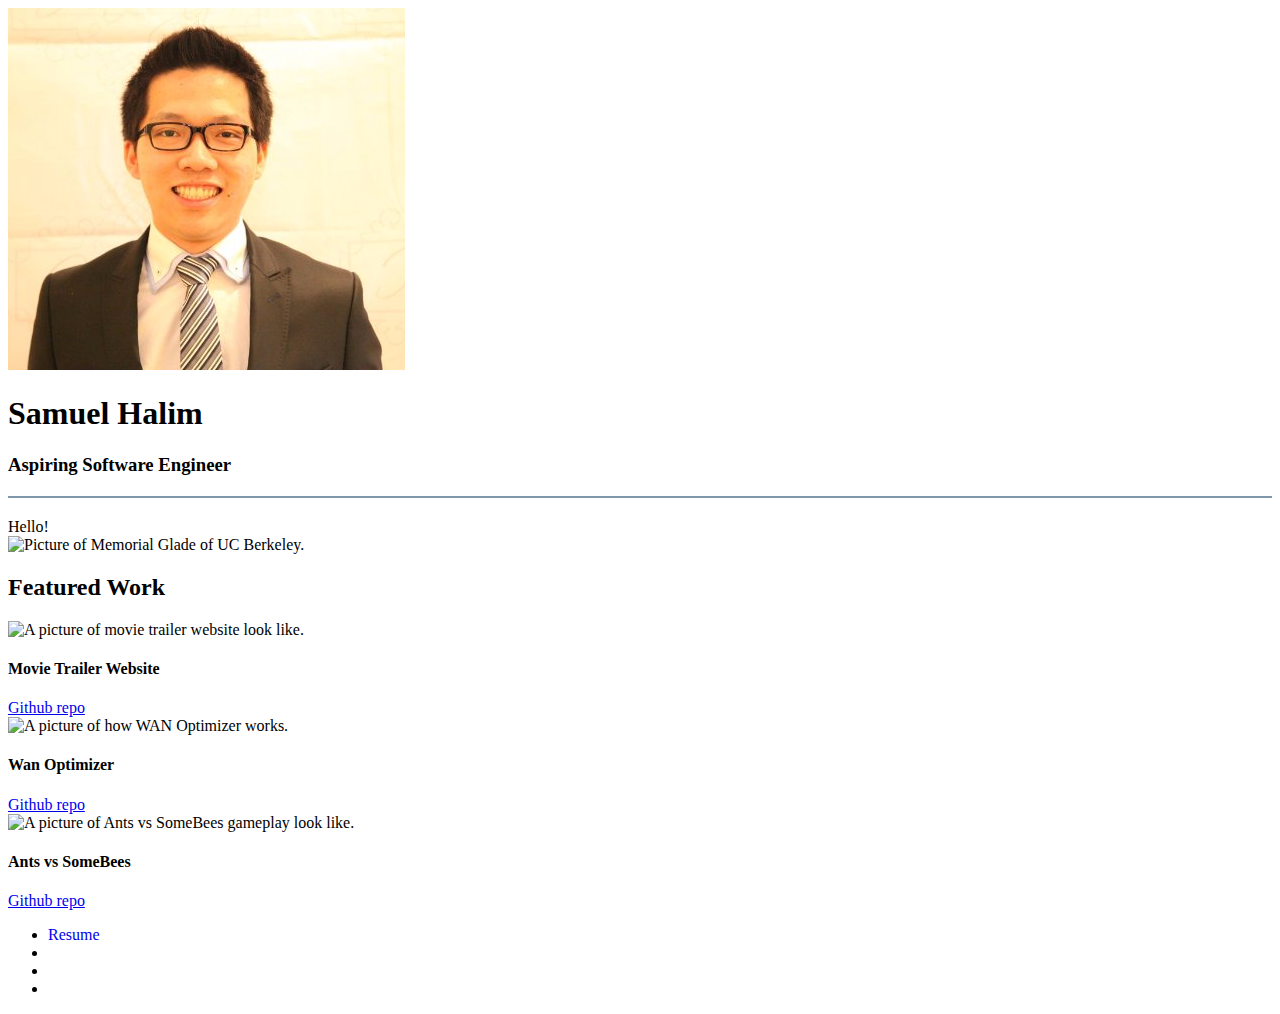
==== commit 09764073: "update picture & fix minor issue" ====
--- a/index.html
+++ b/index.html
@@ -1,437 +1,98 @@
-<!DOCTYPE HTML>
-<!--
-	Strata by HTML5 UP
-	html5up.net | @ajlkn
-	Free for personal and commercial use under the CCA 3.0 license (html5up.net/license)
--->
-<html>
-	<head>
-		<title>Strata by HTML5 UP</title>
-		<meta charset="utf-8" />
-		<meta name="viewport" content="width=device-width, initial-scale=1" />
-		<!--[if lte IE 8]><script src="assets/js/ie/html5shiv.js"></script><![endif]-->
-		<link rel="stylesheet" href="assets/css/main.css" />
-		<!--[if lte IE 8]><link rel="stylesheet" href="assets/css/ie8.css" /><![endif]-->
-	</head>
-	<body id="top">
-
-		<!-- Header -->
-			<header id="header">
-				<div class="inner">
-					<a href="#" class="image avatar"><img src="src/images/avatar.jpg" alt="" /></a>
-					<h1>
-						<strong>Samuel Halim</strong>,
-						<br /><a href="https://berkeley.edu/">UC Berkeley</a>
-						<a href="https://eecs.berkeley.edu/">EECS</a> 2017,
-						<br />software engineer,
-						<br />snowboarder,
-						<br />dancer,
-						<br />foodie.
-					</h1>
-				</div>
-			</header>
-
-		<!-- Main -->
-			<div id="main">
-
-				<!-- One -->
-					<section id="one">
-						<header class="major">
-							<h2>About Me</h2>
-						</header>
-						<p>Hi! My name is Samuel Halim and I'm a senior student at UC Berkeley majoring in Electrical Engineering and Computer Science. I am currently taking Udacity Full Stack Developer Nanodegree to learn more knowledge about full stack.</p>
-						<p>I enjoy watching anime(One Piece), tv series, trying new food, reading book, dance, and snowboarding during my free time.
-						<p>Thank you for visiting my website and I hope you can know me better here! I provide my resume, LinkedIn, Github, and link to my email on icons on the left!
-						<!-- <ul class="actions">
-							<li><a href="#" class="button">Learn More</a></li>
-						</ul> -->
-					</section>
-
-				<!-- Two -->
-					<!-- <section id="two">
-						<h2>Projects</h2>
-						<div class="row">
-							<article class="6u 12u$(xsmall) work-item">
-								<a href="images/fulls/01.jpg" class="image fit thumb"><img src="images/thumbs/01.jpg" alt="" /></a>
-								<h3>Magna sed consequat tempus</h3>
-								<p>Lorem ipsum dolor sit amet nisl sed nullam feugiat.</p>
-							</article>
-							<article class="6u$ 12u$(xsmall) work-item">
-								<a href="images/fulls/02.jpg" class="image fit thumb"><img src="images/thumbs/02.jpg" alt="" /></a>
-								<h3>Ultricies lacinia interdum</h3>
-								<p>Lorem ipsum dolor sit amet nisl sed nullam feugiat.</p>
-							</article>
-							<article class="6u 12u$(xsmall) work-item">
-								<a href="images/fulls/03.jpg" class="image fit thumb"><img src="images/thumbs/03.jpg" alt="" /></a>
-								<h3>Tortor metus commodo</h3>
-								<p>Lorem ipsum dolor sit amet nisl sed nullam feugiat.</p>
-							</article>
-							<article class="6u$ 12u$(xsmall) work-item">
-								<a href="images/fulls/04.jpg" class="image fit thumb"><img src="images/thumbs/04.jpg" alt="" /></a>
-								<h3>Quam neque phasellus</h3>
-								<p>Lorem ipsum dolor sit amet nisl sed nullam feugiat.</p>
-							</article>
-							<article class="6u 12u$(xsmall) work-item">
-								<a href="images/fulls/05.jpg" class="image fit thumb"><img src="images/thumbs/05.jpg" alt="" /></a>
-								<h3>Nunc enim commodo aliquet</h3>
-								<p>Lorem ipsum dolor sit amet nisl sed nullam feugiat.</p>
-							</article>
-							<article class="6u$ 12u$(xsmall) work-item">
-								<a href="images/fulls/06.jpg" class="image fit thumb"><img src="images/thumbs/06.jpg" alt="" /></a>
-								<h3>Risus ornare lacinia</h3>
-								<p>Lorem ipsum dolor sit amet nisl sed nullam feugiat.</p>
-							</article>
-						</div>
-						<ul class="actions">
-							<li><a href="#" class="button">Full Portfolio</a></li>
-						</ul>
-					</section> -->
-
-				<!-- Four -->
-				<!--
-					<section id="four">
-						<h2>Elements</h2>
-
-						<section>
-							<h4>Text</h4>
-							<p>This is <b>bold</b> and this is <strong>strong</strong>. This is <i>italic</i> and this is <em>emphasized</em>.
-							This is <sup>superscript</sup> text and this is <sub>subscript</sub> text.
-							This is <u>underlined</u> and this is code: <code>for (;;) { ... }</code>. Finally, <a href="#">this is a link</a>.</p>
-							<hr />
-							<header>
-								<h4>Heading with a Subtitle</h4>
-								<p>Lorem ipsum dolor sit amet nullam id egestas urna aliquam</p>
-							</header>
-							<p>Nunc lacinia ante nunc ac lobortis. Interdum adipiscing gravida odio porttitor sem non mi integer non faucibus ornare mi ut ante amet placerat aliquet. Volutpat eu sed ante lacinia sapien lorem accumsan varius montes viverra nibh in adipiscing blandit tempus accumsan.</p>
-							<header>
-								<h5>Heading with a Subtitle</h5>
-								<p>Lorem ipsum dolor sit amet nullam id egestas urna aliquam</p>
-							</header>
-							<p>Nunc lacinia ante nunc ac lobortis. Interdum adipiscing gravida odio porttitor sem non mi integer non faucibus ornare mi ut ante amet placerat aliquet. Volutpat eu sed ante lacinia sapien lorem accumsan varius montes viverra nibh in adipiscing blandit tempus accumsan.</p>
-							<hr />
-							<h2>Heading Level 2</h2>
-							<h3>Heading Level 3</h3>
-							<h4>Heading Level 4</h4>
-							<h5>Heading Level 5</h5>
-							<h6>Heading Level 6</h6>
-							<hr />
-							<h5>Blockquote</h5>
-							<blockquote>Fringilla nisl. Donec accumsan interdum nisi, quis tincidunt felis sagittis eget tempus euismod. Vestibulum ante ipsum primis in faucibus vestibulum. Blandit adipiscing eu felis iaculis volutpat ac adipiscing accumsan faucibus. Vestibulum ante ipsum primis in faucibus lorem ipsum dolor sit amet nullam adipiscing eu felis.</blockquote>
-							<h5>Preformatted</h5>
-							<pre><code>i = 0;
-
-while (!deck.isInOrder()) {
-print 'Iteration ' + i;
-deck.shuffle();
-i++;
-}
-
-print 'It took ' + i + ' iterations to sort the deck.';</code></pre>
-						</section>
-
-						<section>
-							<h4>Lists</h4>
-							<div class="row">
-								<div class="6u 12u$(xsmall)">
-									<h5>Unordered</h5>
-									<ul>
-										<li>Dolor pulvinar etiam magna etiam.</li>
-										<li>Sagittis adipiscing lorem eleifend.</li>
-										<li>Felis enim feugiat dolore viverra.</li>
-									</ul>
-									<h5>Alternate</h5>
-									<ul class="alt">
-										<li>Dolor pulvinar etiam magna etiam.</li>
-										<li>Sagittis adipiscing lorem eleifend.</li>
-										<li>Felis enim feugiat dolore viverra.</li>
-									</ul>
-								</div>
-								<div class="6u$ 12u$(xsmall)">
-									<h5>Ordered</h5>
-									<ol>
-										<li>Dolor pulvinar etiam magna etiam.</li>
-										<li>Etiam vel felis at lorem sed viverra.</li>
-										<li>Felis enim feugiat dolore viverra.</li>
-										<li>Dolor pulvinar etiam magna etiam.</li>
-										<li>Etiam vel felis at lorem sed viverra.</li>
-										<li>Felis enim feugiat dolore viverra.</li>
-									</ol>
-									<h5>Icons</h5>
-									<ul class="icons">
-										<li><a href="#" class="icon fa-twitter"><span class="label">Twitter</span></a></li>
-										<li><a href="#" class="icon fa-facebook"><span class="label">Facebook</span></a></li>
-										<li><a href="#" class="icon fa-instagram"><span class="label">Instagram</span></a></li>
-										<li><a href="#" class="icon fa-github"><span class="label">Github</span></a></li>
-										<li><a href="#" class="icon fa-dribbble"><span class="label">Dribbble</span></a></li>
-										<li><a href="#" class="icon fa-tumblr"><span class="label">Tumblr</span></a></li>
-									</ul>
-								</div>
-							</div>
-							<h5>Actions</h5>
-							<ul class="actions">
-								<li><a href="#" class="button special">Default</a></li>
-								<li><a href="#" class="button">Default</a></li>
-							</ul>
-							<ul class="actions small">
-								<li><a href="#" class="button special small">Small</a></li>
-								<li><a href="#" class="button small">Small</a></li>
-							</ul>
-							<div class="row">
-								<div class="6u 12u$(small)">
-									<ul class="actions vertical">
-										<li><a href="#" class="button special">Default</a></li>
-										<li><a href="#" class="button">Default</a></li>
-									</ul>
-								</div>
-								<div class="6u$ 12u$(small)">
-									<ul class="actions vertical small">
-										<li><a href="#" class="button special small">Small</a></li>
-										<li><a href="#" class="button small">Small</a></li>
-									</ul>
-								</div>
-								<div class="6u 12u$(small)">
-									<ul class="actions vertical">
-										<li><a href="#" class="button special fit">Default</a></li>
-										<li><a href="#" class="button fit">Default</a></li>
-									</ul>
-								</div>
-								<div class="6u$ 12u$(small)">
-									<ul class="actions vertical small">
-										<li><a href="#" class="button special small fit">Small</a></li>
-										<li><a href="#" class="button small fit">Small</a></li>
-									</ul>
-								</div>
-							</div>
-						</section>
-
-						<section>
-							<h4>Table</h4>
-							<h5>Default</h5>
-							<div class="table-wrapper">
-								<table>
-									<thead>
-										<tr>
-											<th>Name</th>
-											<th>Description</th>
-											<th>Price</th>
-										</tr>
-									</thead>
-									<tbody>
-										<tr>
-											<td>Item One</td>
-											<td>Ante turpis integer aliquet porttitor.</td>
-											<td>29.99</td>
-										</tr>
-										<tr>
-											<td>Item Two</td>
-											<td>Vis ac commodo adipiscing arcu aliquet.</td>
-											<td>19.99</td>
-										</tr>
-										<tr>
-											<td>Item Three</td>
-											<td> Morbi faucibus arcu accumsan lorem.</td>
-											<td>29.99</td>
-										</tr>
-										<tr>
-											<td>Item Four</td>
-											<td>Vitae integer tempus condimentum.</td>
-											<td>19.99</td>
-										</tr>
-										<tr>
-											<td>Item Five</td>
-											<td>Ante turpis integer aliquet porttitor.</td>
-											<td>29.99</td>
-										</tr>
-									</tbody>
-									<tfoot>
-										<tr>
-											<td colspan="2"></td>
-											<td>100.00</td>
-										</tr>
-									</tfoot>
-								</table>
-							</div>
-
-							<h5>Alternate</h5>
-							<div class="table-wrapper">
-								<table class="alt">
-									<thead>
-										<tr>
-											<th>Name</th>
-											<th>Description</th>
-											<th>Price</th>
-										</tr>
-									</thead>
-									<tbody>
-										<tr>
-											<td>Item One</td>
-											<td>Ante turpis integer aliquet porttitor.</td>
-											<td>29.99</td>
-										</tr>
-										<tr>
-											<td>Item Two</td>
-											<td>Vis ac commodo adipiscing arcu aliquet.</td>
-											<td>19.99</td>
-										</tr>
-										<tr>
-											<td>Item Three</td>
-											<td> Morbi faucibus arcu accumsan lorem.</td>
-											<td>29.99</td>
-										</tr>
-										<tr>
-											<td>Item Four</td>
-											<td>Vitae integer tempus condimentum.</td>
-											<td>19.99</td>
-										</tr>
-										<tr>
-											<td>Item Five</td>
-											<td>Ante turpis integer aliquet porttitor.</td>
-											<td>29.99</td>
-										</tr>
-									</tbody>
-									<tfoot>
-										<tr>
-											<td colspan="2"></td>
-											<td>100.00</td>
-										</tr>
-									</tfoot>
-								</table>
-							</div>
-						</section>
-
-						<section>
-							<h4>Buttons</h4>
-							<ul class="actions">
-								<li><a href="#" class="button special">Special</a></li>
-								<li><a href="#" class="button">Default</a></li>
-							</ul>
-							<ul class="actions">
-								<li><a href="#" class="button big">Big</a></li>
-								<li><a href="#" class="button">Default</a></li>
-								<li><a href="#" class="button small">Small</a></li>
-							</ul>
-							<ul class="actions fit">
-								<li><a href="#" class="button special fit">Fit</a></li>
-								<li><a href="#" class="button fit">Fit</a></li>
-							</ul>
-							<ul class="actions fit small">
-								<li><a href="#" class="button special fit small">Fit + Small</a></li>
-								<li><a href="#" class="button fit small">Fit + Small</a></li>
-							</ul>
-							<ul class="actions">
-								<li><a href="#" class="button special icon fa-download">Icon</a></li>
-								<li><a href="#" class="button icon fa-download">Icon</a></li>
-							</ul>
-							<ul class="actions">
-								<li><span class="button special disabled">Special</span></li>
-								<li><span class="button disabled">Default</span></li>
-							</ul>
-						</section>
-
-						<section>
-							<h4>Form</h4>
-							<form method="post" action="#">
-								<div class="row uniform 50%">
-									<div class="6u 12u$(xsmall)">
-										<input type="text" name="demo-name" id="demo-name" value="" placeholder="Name" />
-									</div>
-									<div class="6u$ 12u$(xsmall)">
-										<input type="email" name="demo-email" id="demo-email" value="" placeholder="Email" />
-									</div>
-									<div class="12u$">
-										<div class="select-wrapper">
-											<select name="demo-category" id="demo-category">
-												<option value="">- Category -</option>
-												<option value="1">Manufacturing</option>
-												<option value="1">Shipping</option>
-												<option value="1">Administration</option>
-												<option value="1">Human Resources</option>
-											</select>
-										</div>
-									</div>
-									<div class="4u 12u$(small)">
-										<input type="radio" id="demo-priority-low" name="demo-priority" checked>
-										<label for="demo-priority-low">Low Priority</label>
-									</div>
-									<div class="4u 12u$(small)">
-										<input type="radio" id="demo-priority-normal" name="demo-priority">
-										<label for="demo-priority-normal">Normal Priority</label>
-									</div>
-									<div class="4u$ 12u(small)">
-										<input type="radio" id="demo-priority-high" name="demo-priority">
-										<label for="demo-priority-high">High Priority</label>
-									</div>
-									<div class="6u 12u$(small)">
-										<input type="checkbox" id="demo-copy" name="demo-copy">
-										<label for="demo-copy">Email me a copy of this message</label>
-									</div>
-									<div class="6u$ 12u$(small)">
-										<input type="checkbox" id="demo-human" name="demo-human" checked>
-										<label for="demo-human">I am a human and not a robot</label>
-									</div>
-									<div class="12u$">
-										<textarea name="demo-message" id="demo-message" placeholder="Enter your message" rows="6"></textarea>
-									</div>
-									<div class="12u$">
-										<ul class="actions">
-											<li><input type="submit" value="Send Message" class="special" /></li>
-											<li><input type="reset" value="Reset" /></li>
-										</ul>
-									</div>
-								</div>
-							</form>
-						</section>
-
-						<section>
-							<h4>Image</h4>
-							<h5>Fit</h5>
-							<div class="box alt">
-								<div class="row 50% uniform">
-									<div class="12u$"><span class="image fit"><img src="images/fulls/05.jpg" alt="" /></span></div>
-									<div class="4u"><span class="image fit"><img src="images/thumbs/01.jpg" alt="" /></span></div>
-									<div class="4u"><span class="image fit"><img src="images/thumbs/02.jpg" alt="" /></span></div>
-									<div class="4u$"><span class="image fit"><img src="images/thumbs/03.jpg" alt="" /></span></div>
-									<div class="4u"><span class="image fit"><img src="images/thumbs/04.jpg" alt="" /></span></div>
-									<div class="4u"><span class="image fit"><img src="images/thumbs/05.jpg" alt="" /></span></div>
-									<div class="4u$"><span class="image fit"><img src="images/thumbs/06.jpg" alt="" /></span></div>
-									<div class="4u"><span class="image fit"><img src="images/thumbs/03.jpg" alt="" /></span></div>
-									<div class="4u"><span class="image fit"><img src="images/thumbs/02.jpg" alt="" /></span></div>
-									<div class="4u$"><span class="image fit"><img src="images/thumbs/01.jpg" alt="" /></span></div>
-								</div>
-							</div>
-							<h5>Left &amp; Right</h5>
-							<p><span class="image left"><img src="images/avatar.jpg" alt="" /></span>Fringilla nisl. Donec accumsan interdum nisi, quis tincidunt felis sagittis eget. tempus euismod. Vestibulum ante ipsum primis in faucibus vestibulum. Blandit adipiscing eu felis iaculis volutpat ac adipiscing accumsan eu faucibus. Integer ac pellentesque praesent tincidunt felis sagittis eget. tempus euismod. Vestibulum ante ipsum primis in faucibus vestibulum. Blandit adipiscing eu felis iaculis volutpat ac adipiscing accumsan eu faucibus. Integer ac pellentesque praesent. Donec accumsan interdum nisi, quis tincidunt felis sagittis eget. tempus euismod. Vestibulum ante ipsum primis in faucibus vestibulum. Blandit adipiscing eu felis iaculis volutpat ac adipiscing accumsan eu faucibus. Integer ac pellentesque praesent tincidunt felis sagittis eget. tempus euismod. Vestibulum ante ipsum primis in faucibus vestibulum. Blandit adipiscing eu felis iaculis volutpat ac adipiscing accumsan eu faucibus. Integer ac pellentesque praesent.</p>
-							<p><span class="image right"><img src="images/avatar.jpg" alt="" /></span>Fringilla nisl. Donec accumsan interdum nisi, quis tincidunt felis sagittis eget. tempus euismod. Vestibulum ante ipsum primis in faucibus vestibulum. Blandit adipiscing eu felis iaculis volutpat ac adipiscing accumsan eu faucibus. Integer ac pellentesque praesent tincidunt felis sagittis eget. tempus euismod. Vestibulum ante ipsum primis in faucibus vestibulum. Blandit adipiscing eu felis iaculis volutpat ac adipiscing accumsan eu faucibus. Integer ac pellentesque praesent. Donec accumsan interdum nisi, quis tincidunt felis sagittis eget. tempus euismod. Vestibulum ante ipsum primis in faucibus vestibulum. Blandit adipiscing eu felis iaculis volutpat ac adipiscing accumsan eu faucibus. Integer ac pellentesque praesent tincidunt felis sagittis eget. tempus euismod. Vestibulum ante ipsum primis in faucibus vestibulum. Blandit adipiscing eu felis iaculis volutpat ac adipiscing accumsan eu faucibus. Integer ac pellentesque praesent.</p>
-						</section>
-
-					</section>
-				-->
-
-			</div>
-
-		<!-- Footer -->
-			<footer id="footer">
-				<div class="inner">
-					<ul class="icons">
-						<li><a href="src/Resume - Samuel Halim.pdf" class="icon fa-file-text-o"><span class="label">Resume</span></a></li>
-						<li><a href="https://www.linkedin.com/in/shalim95" class="icon fa-linkedin"><span class="label">LinkedIn</span></a></li>
-						<li><a href="https://github.com/samuel-halim95" class="icon fa-github"><span class="label">Github</span></a></li>
-						<li><a href="mailto:samuel.halim@berkeley.edu" class="icon fa-envelope-o"><span class="label">Email</span></a></li>
-
-					</ul>
-					<!-- <ul class="copyright">
-						<li>&copy; Untitled</li><li>Design: <a href="http://html5up.net">HTML5 UP</a></li>
-					</ul> -->
-				</div>
-			</footer>
-
-		<!-- Scripts -->
-			<script src="assets/js/jquery.min.js"></script>
-			<script src="assets/js/jquery.poptrox.min.js"></script>
-			<script src="assets/js/skel.min.js"></script>
-			<script src="assets/js/util.js"></script>
-			<!--[if lte IE 8]><script src="assets/js/ie/respond.min.js"></script><![endif]-->
-			<script src="assets/js/main.js"></script>
-
-	</body>
+<!DOCTYPE html>
+<html>
+<head>
+
+    <meta name="description" content="Portfolio Website / Personal Website">
+    <meta name="author" content="Samuel Halim">
+
+    <meta name="viewport" content="width=device-width, initial-scale=1.0">
+    <meta charset="UTF-8">
+
+    <title>Samuel Halim Portfolio Website</title>
+
+    <link rel="stylesheet" href="css/font-awesome.min.css">
+    <link rel="stylesheet" href="css/bootstrap.min.css">
+    <link rel="stylesheet" href="css/main.css">
+
+</head>
+<body>
+    <main>
+        <div class="container">
+            <div class="row">
+                <div class="col-md-6 col-sm-4 col-xs-4">
+                    <img class="img-responsive logo" src="images/me.png" alt="A logo of Udacity.">
+                </div>
+                <div class="col-md-6 col-sm-8 col-xs-8 text-right text-uppercase">
+                    <h1>Samuel Halim</h1>
+                    <h3>Aspiring Software Engineer</h3>
+                </div>
+            </div>
+            <div class="row">
+                <div style="width: 100%; margin-top: 20px; margin-bottom: 20px; border-bottom: 2px solid #7d97ad; text-align: center;">
+                    <!-- <span style="font-size: 20px; background-color: white; padding: 0 10px;">
+                        <a id="about" href="#about" style="color: #2d3c49;">&#8595; About Me &#8595;</a>
+                    </span> -->
+                </div>
+                <div class="about">
+                    Hello!
+                </div>
+            </div>
+            <div class="row">
+                <div class="col-md-12">
+                    <picture id="banner">
+                        <source media="(min-width: 992px)" srcset="images/campus.jpg" />
+                        <source media="(min-width: 768px)" srcset="images/campus_medium.jpg" />
+                        <img class="img-responsive" src="images/campus_small.jpg" alt="Picture of Memorial Glade of UC Berkeley.">
+                    </picture>
+                </div>
+            </div>
+            <div class="row">
+                <div class="col-md-12">
+                    <h2>Featured Work</h2>
+                </div>
+            </div>
+            <div class="row text-center">
+                <div class="col-md-4 col-sm-6 col-xs-12">
+                    <img class="img-responsive img-project" src="images/movie_trailer_website.jpg" alt="A picture of movie trailer website look like.">
+                    <h4>Movie Trailer Website</h4>
+                    <a href="https://github.com/samuelhalim/movie-trailer-website">Github repo</a>
+                </div>
+                <div class="col-md-4 col-sm-6 col-xs-12">
+                    <img class="img-responsive img-project" src="images/wan_optimizer.jpg" alt="A picture of how WAN Optimizer works.">
+                    <h4>Wan Optimizer</h4>
+                    <a href="https://github.com/samuelhalim/Wan-Optimizer"> Github repo</a>
+                </div>
+                <div class="col-md-4 col-sm-6 col-xs-12">
+                    <img class="img-responsive img-project" src="images/ants.jpg" alt="A picture of Ants vs SomeBees gameplay look like.">
+                    <h4>Ants vs SomeBees</h4>
+                    <a href="https://github.com/samuelhalim/Ants-vs-SomeBees"> Github repo</a>
+                </div>
+            </div>
+        </div>
+    </main>
+    <footer>
+        <ul>
+          <li><a href="src/Resume - Samuel Halim.pdf" style="text-decoration:none">Resume</a></li>
+          <li><a href="https://www.linkedin.com/in/shalim95/" style="text-decoration:none" class="fa fa-linkedin-square fa-2x"></a></li>
+          <li><a href="https://github.com/samuelhalim" style="text-decoration:none" class="fa fa-github fa-2x"></a></li>
+          <li><a href="mailto:samuel.halim@berkeley.edu" style="text-decoration:none" class="fa fa-envelope fa-2x"></a></li>
+        </ul>
+      </footer>
+    <script>
+      /*
+       * Open the description when the dot-line is clicked.
+       */
+      var about = document.querySelector('#about');
+      var main = document.querySelector('main');
+      var drawer = document.querySelector('.about');
+
+      about.addEventListener('click', function(e) {
+        drawer.classList.toggle('open');
+        e.stopPropagation();
+      });
+      main.addEventListener('click', function() {
+        drawer.classList.remove('open');
+      });
+    </script>
+</body>
 </html>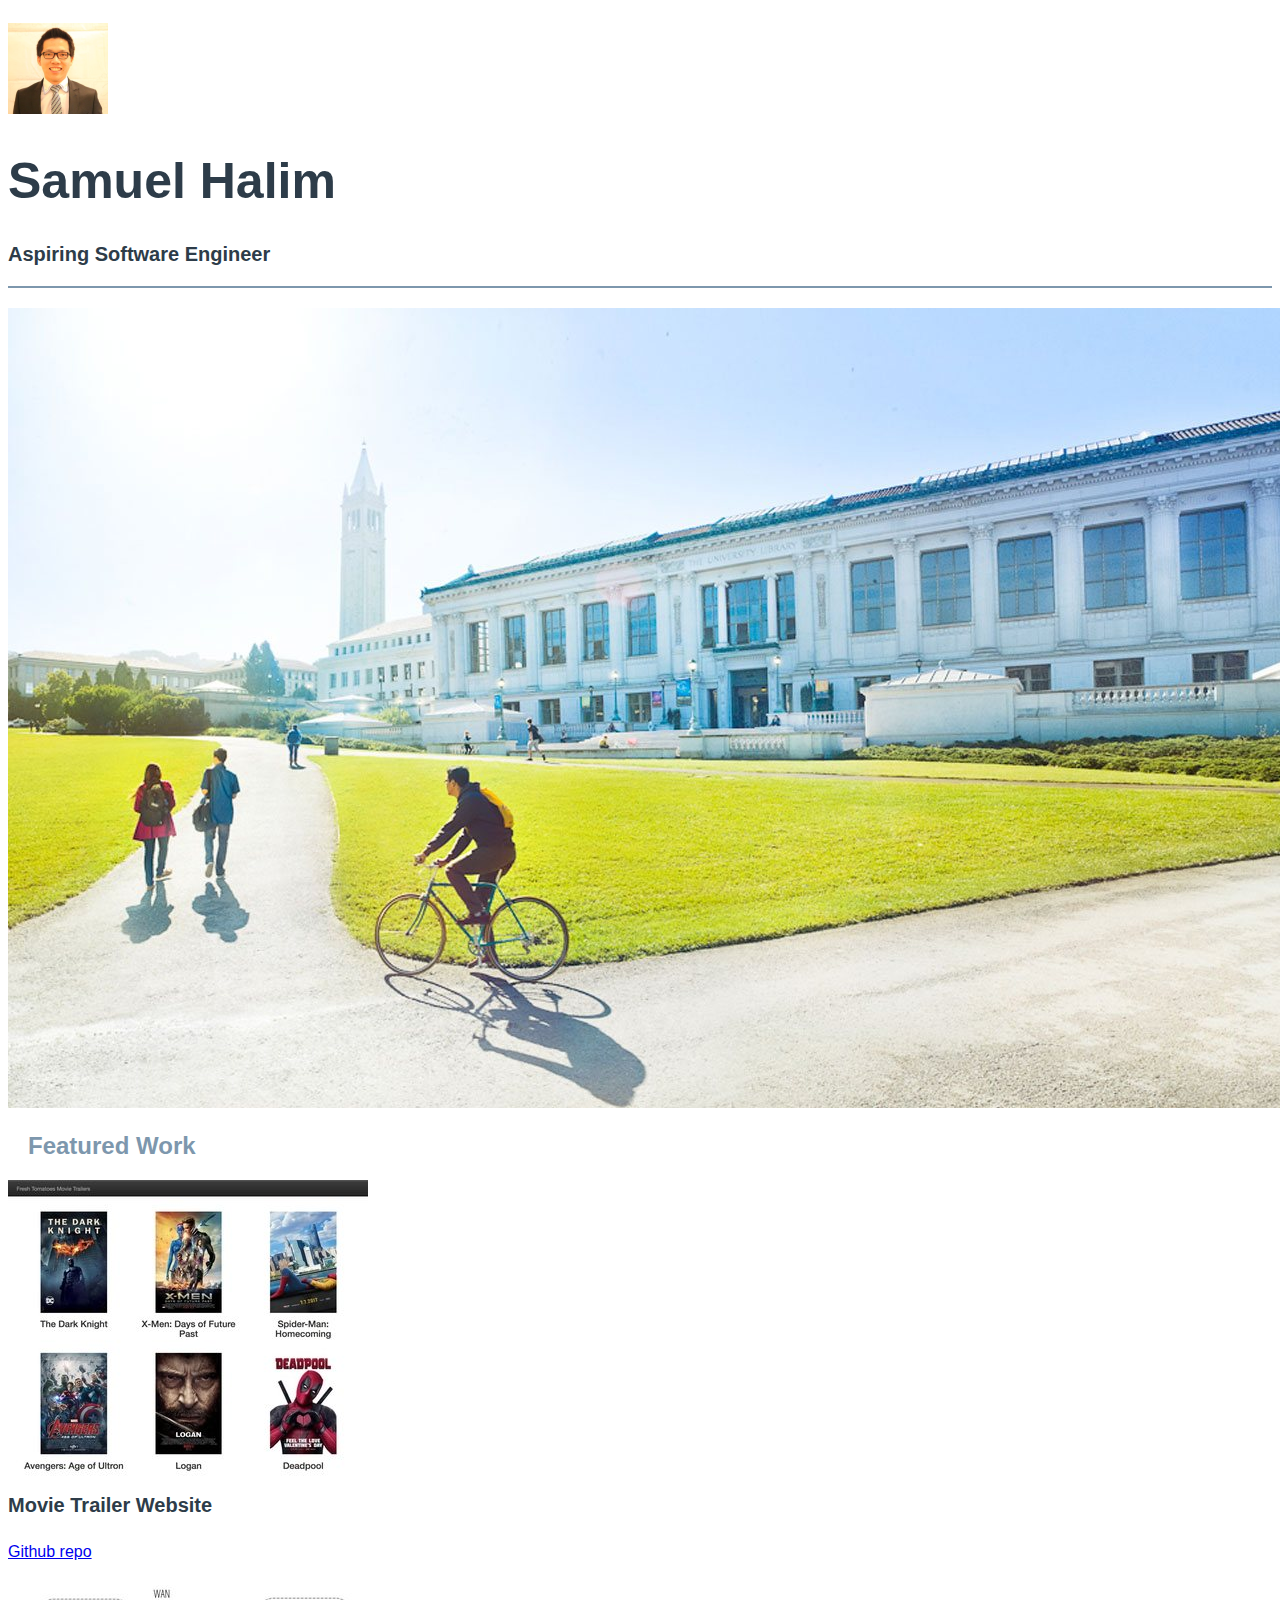
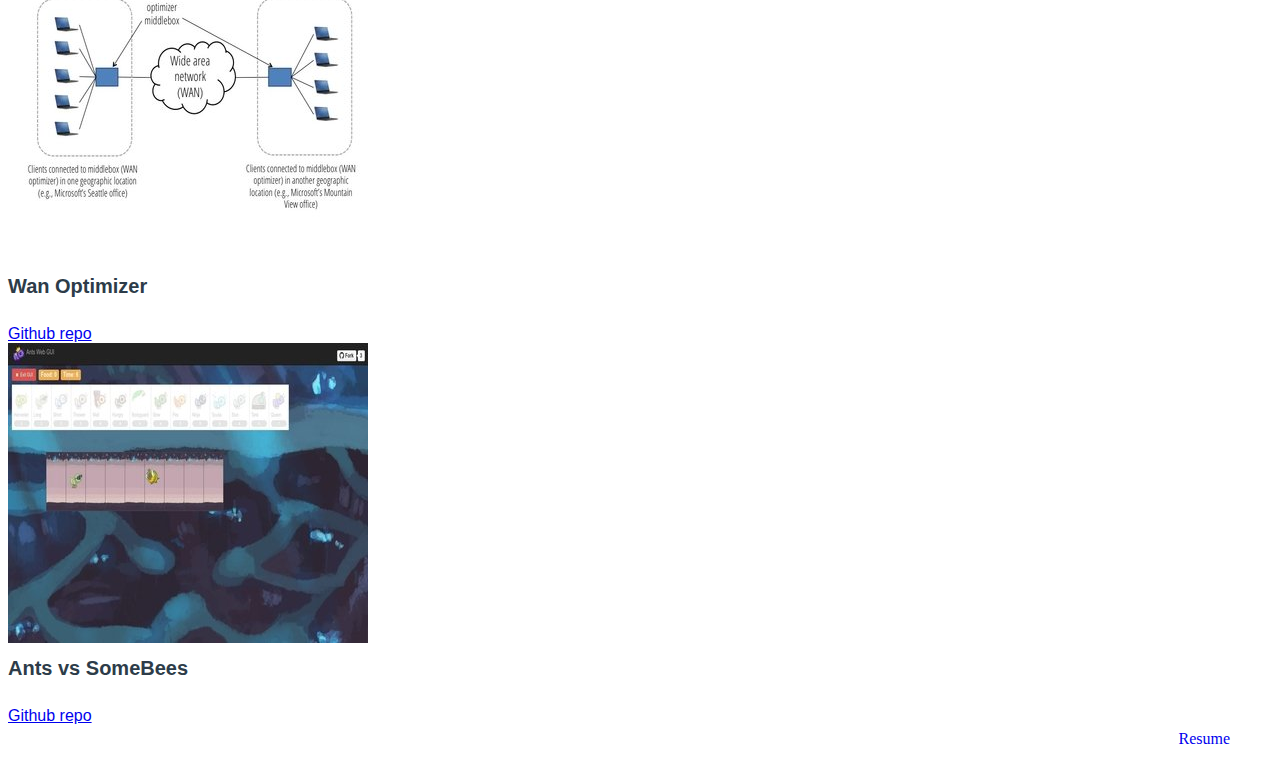
==== commit d6f79a7b: "update optimized contents" ====
--- a/index.html
+++ b/index.html
@@ -12,7 +12,7 @@
 
     <link rel="stylesheet" href="css/font-awesome.min.css">
     <link rel="stylesheet" href="css/bootstrap.min.css">
-    <link rel="stylesheet" href="css/main.css">
+    <link rel="stylesheet" href="css/main.min.css">
 
 </head>
 <body>
--- a/css/main.min.css
+++ b/css/main.min.css
@@ -0,0 +1,15 @@
+.container{font-family:sans-serif;color:#2d3c49;}
+.logo{width:100px;margin-top:15px;}
+h1{font-weight:bold;font-size:50px;}
+h2{color:#7d97ad;margin-left:20px;}
+h3{margin-top:10px;font-size:20px;}
+h4{margin-top:10px;font-size:20px;}
+ul{list-style-type:none;margin-top:5px;margin-right:10px;padding:0;overflow:hidden;float:right;}
+li{padding-right:0.5em;display:inline;}
+.about{margin-bottom:20px;background-color:#fff;width:300px;position:absolute;-webkit-transform:translate(0, -500px);transform:translate(0, -500px);transition:transform 0.3s ease;}
+.about.open{-webkit-transform:translate(0, 0);transform:translate(0, 0);}
+.img-project{height:300px;margin:auto;}
+@media (max-width:620px){.logo{width:75px;}
+h1{font-size:30px;}
+h3{font-size:12px;}
+}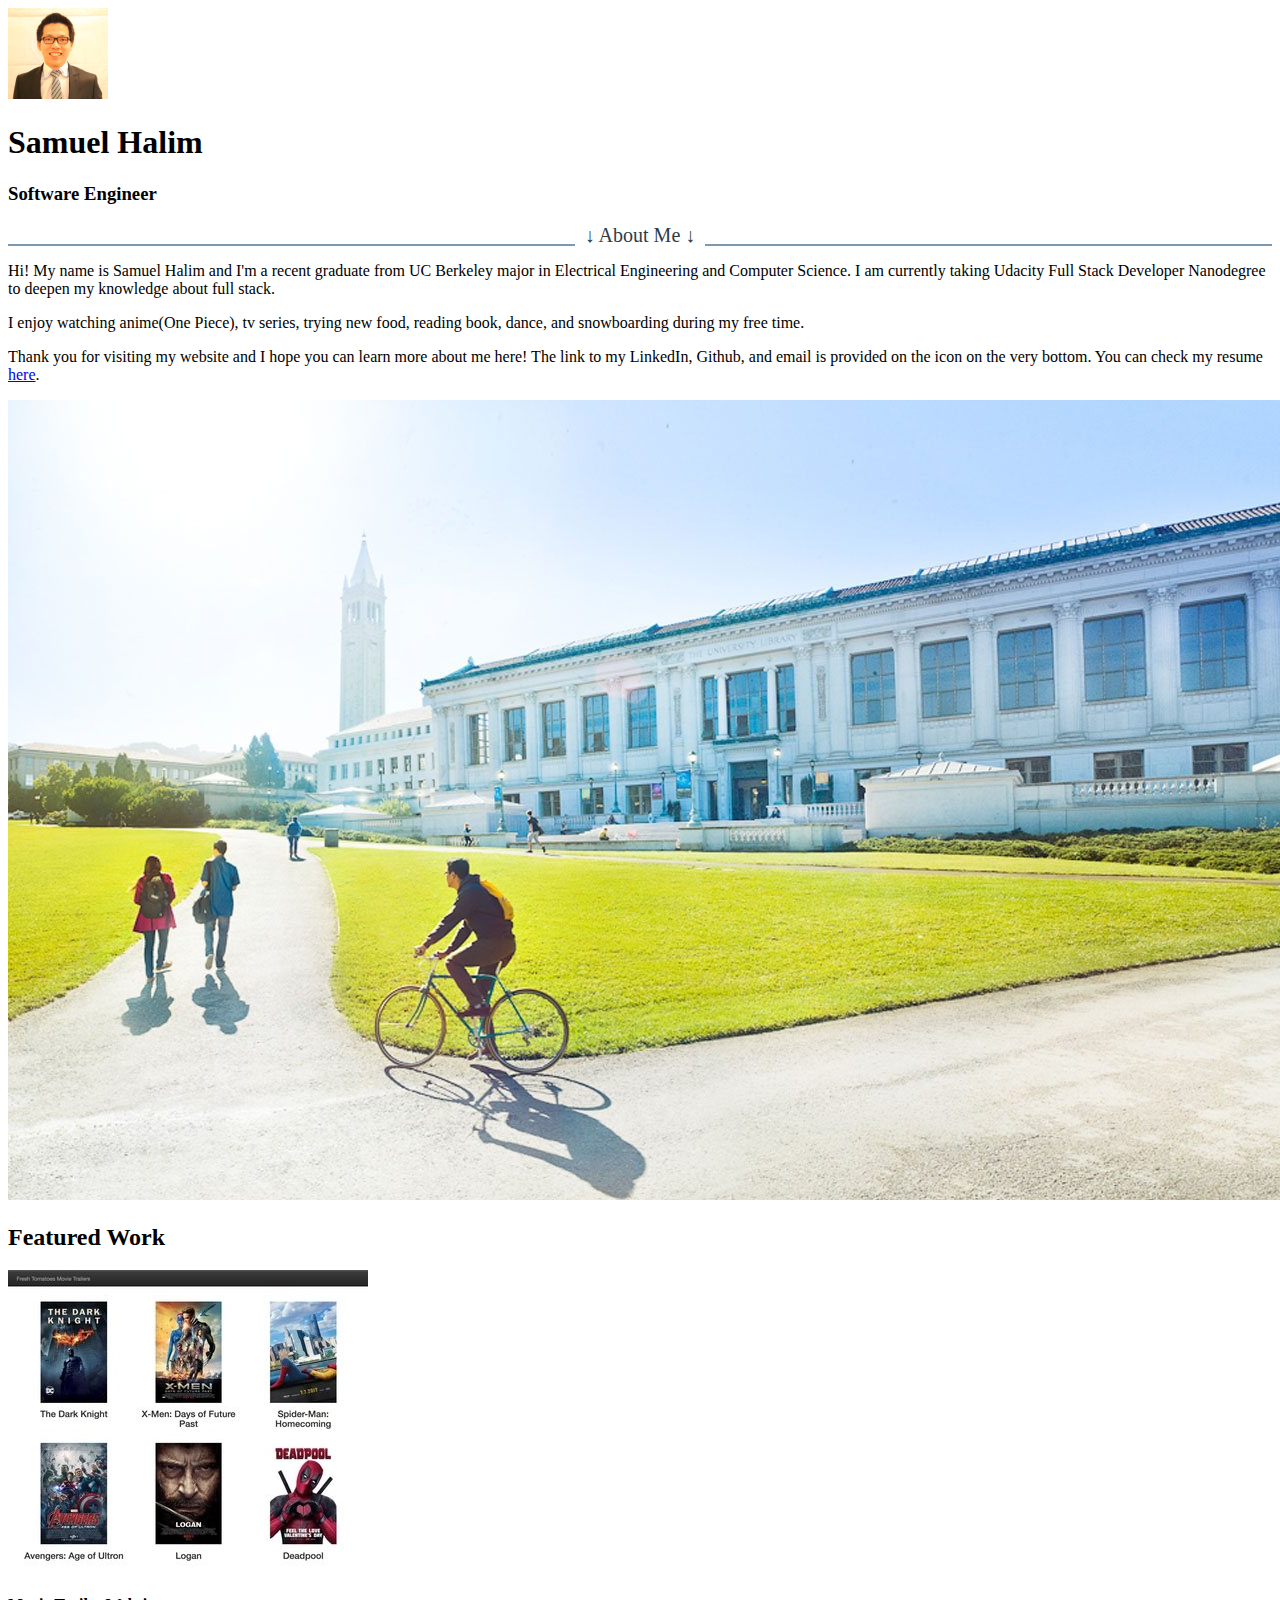
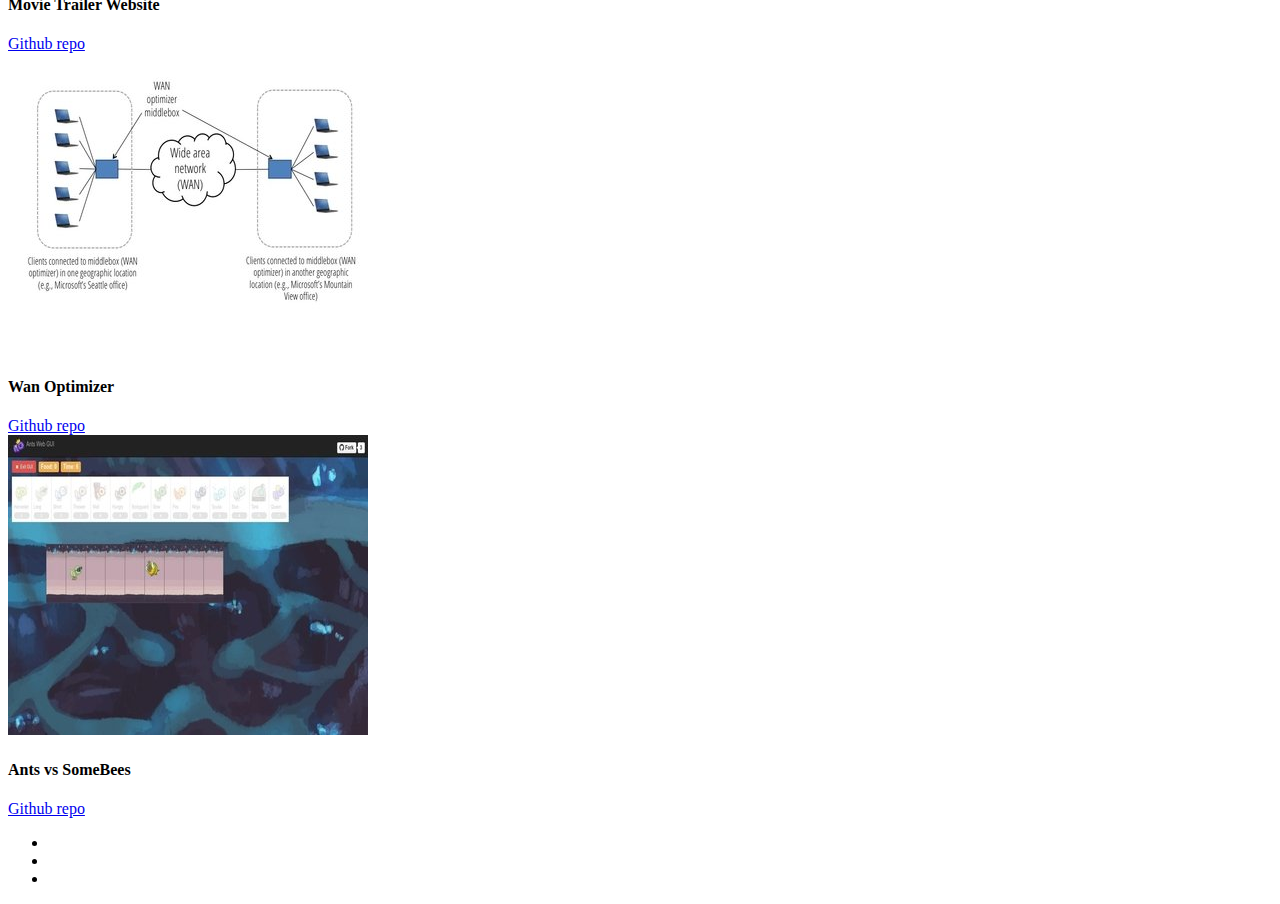
==== commit 9d4b02fb: "Update index.html" ====
--- a/index.html
+++ b/index.html
@@ -12,29 +12,35 @@
 
     <link rel="stylesheet" href="css/font-awesome.min.css">
     <link rel="stylesheet" href="css/bootstrap.min.css">
-    <link rel="stylesheet" href="css/main.min.css">
+    <link rel="stylesheet" href="css/main.css">
 
+    <script src="https://ajax.googleapis.com/ajax/libs/jquery/3.2.1/jquery.min.js"></script>
+    <script src="js/bootstrap.min.js"></script>
 </head>
 <body>
     <main>
         <div class="container">
             <div class="row">
                 <div class="col-md-6 col-sm-4 col-xs-4">
-                    <img class="img-responsive logo" src="images/me.png" alt="A logo of Udacity.">
+                    <img class="img-responsive logo" src="images/me.png" alt="Picture of Samuel Halim">
                 </div>
                 <div class="col-md-6 col-sm-8 col-xs-8 text-right text-uppercase">
                     <h1>Samuel Halim</h1>
-                    <h3>Aspiring Software Engineer</h3>
+                    <h3>Software Engineer</h3>
                 </div>
             </div>
             <div class="row">
-                <div style="width: 100%; margin-top: 20px; margin-bottom: 20px; border-bottom: 2px solid #7d97ad; text-align: center;">
-                    <!-- <span style="font-size: 20px; background-color: white; padding: 0 10px;">
-                        <a id="about" href="#about" style="color: #2d3c49;">&#8595; About Me &#8595;</a>
-                    </span> -->
+                <div style="width: 100%; height: 20px; margin-bottom: 15px; border-bottom: 2px solid #7d97ad; text-align: center;">
+                    <span style="font-size: 20px; background-color: white; padding: 0 10px;">
+                        <a href="#about" data-toggle="collapse" style="color: #2d3c49; text-decoration:none">&#8595; About Me &#8595;</a>
+                    </span>
                 </div>
-                <div class="about">
-                    Hello!
+            </div>
+            <div class="row">
+                <div id="about" class="collapse about">
+                    <p>Hi! My name is Samuel Halim and I'm a recent graduate from UC Berkeley major in Electrical Engineering and Computer Science. I am currently taking Udacity Full Stack Developer Nanodegree to deepen my knowledge about full stack.</p>
+                    <p>I enjoy watching anime(One Piece), tv series, trying new food, reading book, dance, and snowboarding during my free time.
+                    <p>Thank you for visiting my website and I hope you can learn more about me here! The link to my LinkedIn, Github, and email is provided on the icon on the very bottom. You can check my resume <a href="src/Resume - Samuel Halim.pdf">here</a>.
                 </div>
             </div>
             <div class="row">
@@ -72,27 +78,10 @@
     </main>
     <footer>
         <ul>
-          <li><a href="src/Resume - Samuel Halim.pdf" style="text-decoration:none">Resume</a></li>
           <li><a href="https://www.linkedin.com/in/shalim95/" style="text-decoration:none" class="fa fa-linkedin-square fa-2x"></a></li>
           <li><a href="https://github.com/samuelhalim" style="text-decoration:none" class="fa fa-github fa-2x"></a></li>
           <li><a href="mailto:samuel.halim@berkeley.edu" style="text-decoration:none" class="fa fa-envelope fa-2x"></a></li>
         </ul>
       </footer>
-    <script>
-      /*
-       * Open the description when the dot-line is clicked.
-       */
-      var about = document.querySelector('#about');
-      var main = document.querySelector('main');
-      var drawer = document.querySelector('.about');
-
-      about.addEventListener('click', function(e) {
-        drawer.classList.toggle('open');
-        e.stopPropagation();
-      });
-      main.addEventListener('click', function() {
-        drawer.classList.remove('open');
-      });
-    </script>
 </body>
-</html>+</html>
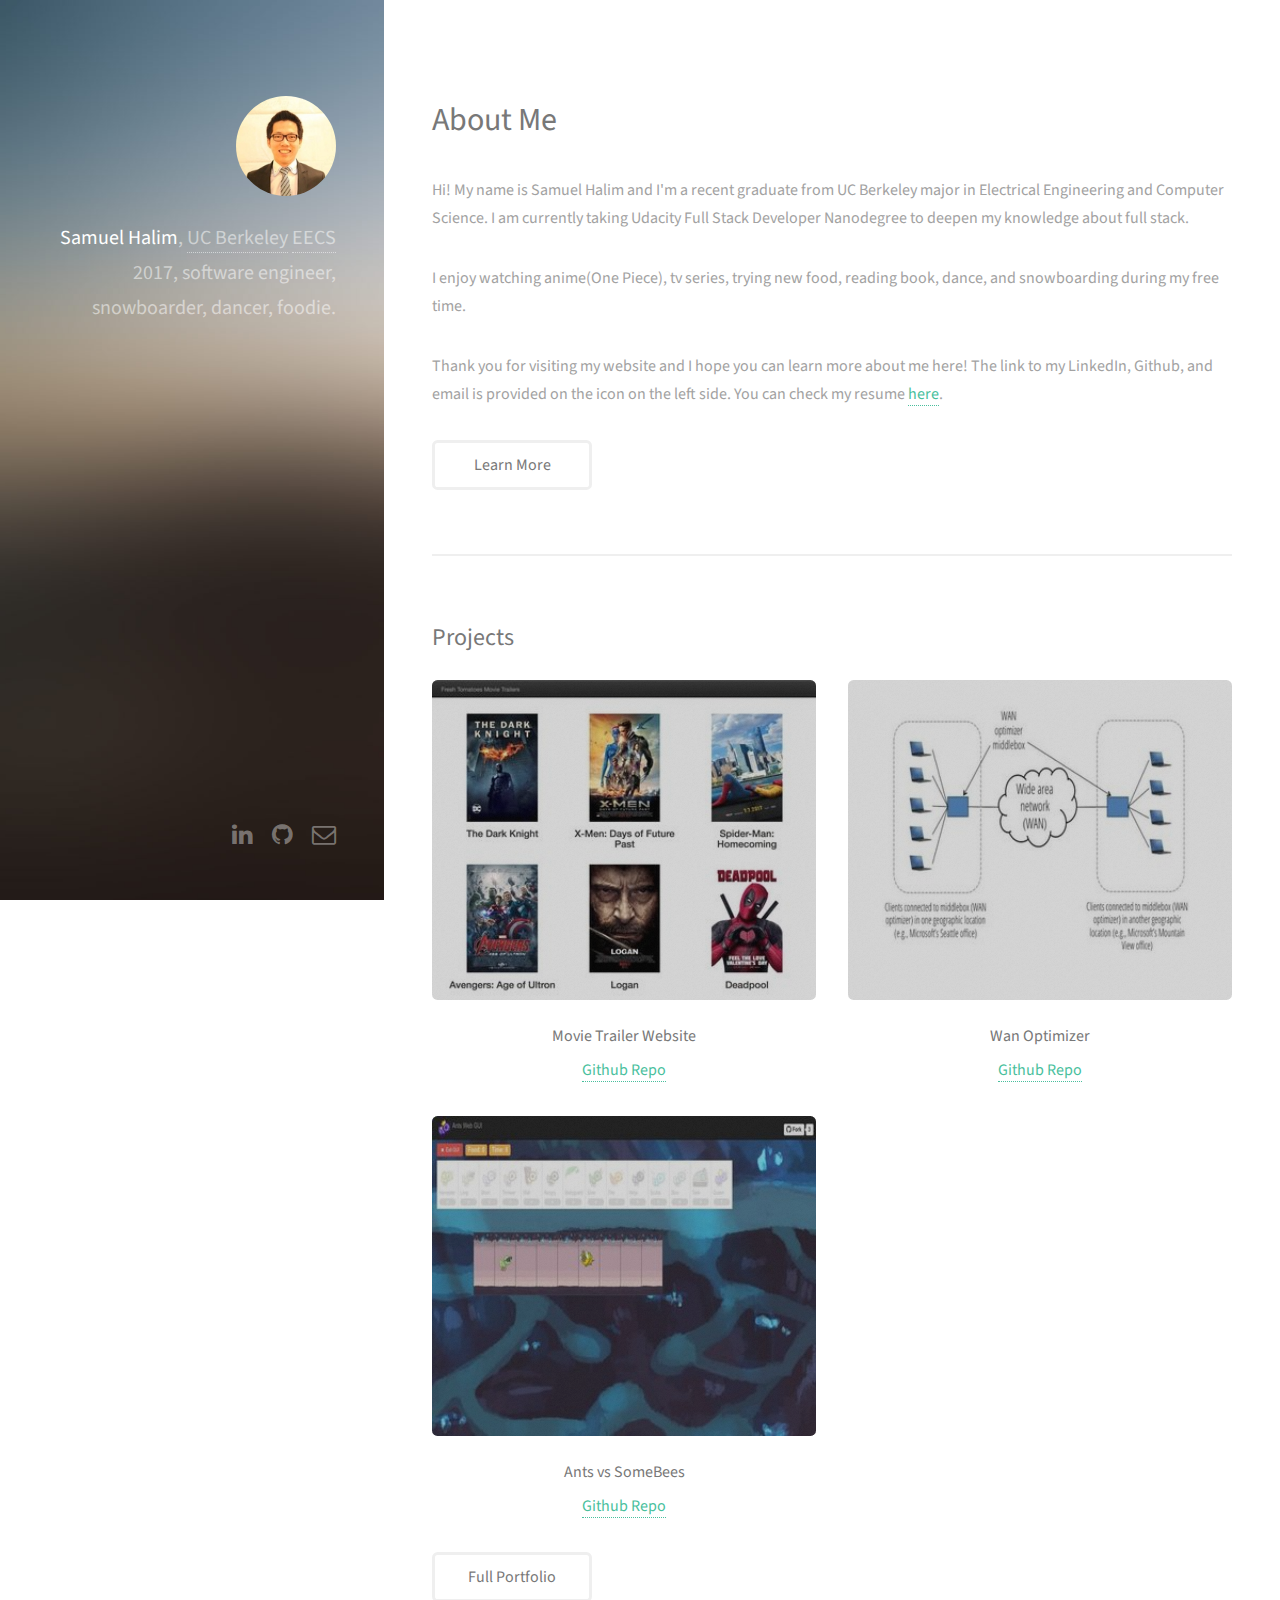
==== commit d71dd7d3: "remodel website with projects" ====
--- a/index.html
+++ b/index.html
@@ -1,87 +1,474 @@
-<!DOCTYPE html>
-<html>
-<head>
-
-    <meta name="description" content="Portfolio Website / Personal Website">
-    <meta name="author" content="Samuel Halim">
-
-    <meta name="viewport" content="width=device-width, initial-scale=1.0">
-    <meta charset="UTF-8">
-
-    <title>Samuel Halim Portfolio Website</title>
-
-    <link rel="stylesheet" href="css/font-awesome.min.css">
-    <link rel="stylesheet" href="css/bootstrap.min.css">
-    <link rel="stylesheet" href="css/main.css">
-
-    <script src="https://ajax.googleapis.com/ajax/libs/jquery/3.2.1/jquery.min.js"></script>
-    <script src="js/bootstrap.min.js"></script>
-</head>
-<body>
-    <main>
-        <div class="container">
-            <div class="row">
-                <div class="col-md-6 col-sm-4 col-xs-4">
-                    <img class="img-responsive logo" src="images/me.png" alt="Picture of Samuel Halim">
-                </div>
-                <div class="col-md-6 col-sm-8 col-xs-8 text-right text-uppercase">
-                    <h1>Samuel Halim</h1>
-                    <h3>Software Engineer</h3>
-                </div>
-            </div>
-            <div class="row">
-                <div style="width: 100%; height: 20px; margin-bottom: 15px; border-bottom: 2px solid #7d97ad; text-align: center;">
-                    <span style="font-size: 20px; background-color: white; padding: 0 10px;">
-                        <a href="#about" data-toggle="collapse" style="color: #2d3c49; text-decoration:none">&#8595; About Me &#8595;</a>
-                    </span>
-                </div>
-            </div>
-            <div class="row">
-                <div id="about" class="collapse about">
-                    <p>Hi! My name is Samuel Halim and I'm a recent graduate from UC Berkeley major in Electrical Engineering and Computer Science. I am currently taking Udacity Full Stack Developer Nanodegree to deepen my knowledge about full stack.</p>
-                    <p>I enjoy watching anime(One Piece), tv series, trying new food, reading book, dance, and snowboarding during my free time.
-                    <p>Thank you for visiting my website and I hope you can learn more about me here! The link to my LinkedIn, Github, and email is provided on the icon on the very bottom. You can check my resume <a href="src/Resume - Samuel Halim.pdf">here</a>.
-                </div>
-            </div>
-            <div class="row">
-                <div class="col-md-12">
-                    <picture id="banner">
-                        <source media="(min-width: 992px)" srcset="images/campus.jpg" />
-                        <source media="(min-width: 768px)" srcset="images/campus_medium.jpg" />
-                        <img class="img-responsive" src="images/campus_small.jpg" alt="Picture of Memorial Glade of UC Berkeley.">
-                    </picture>
-                </div>
-            </div>
-            <div class="row">
-                <div class="col-md-12">
-                    <h2>Featured Work</h2>
-                </div>
-            </div>
-            <div class="row text-center">
-                <div class="col-md-4 col-sm-6 col-xs-12">
-                    <img class="img-responsive img-project" src="images/movie_trailer_website.jpg" alt="A picture of movie trailer website look like.">
-                    <h4>Movie Trailer Website</h4>
-                    <a href="https://github.com/samuelhalim/movie-trailer-website">Github repo</a>
-                </div>
-                <div class="col-md-4 col-sm-6 col-xs-12">
-                    <img class="img-responsive img-project" src="images/wan_optimizer.jpg" alt="A picture of how WAN Optimizer works.">
-                    <h4>Wan Optimizer</h4>
-                    <a href="https://github.com/samuelhalim/Wan-Optimizer"> Github repo</a>
-                </div>
-                <div class="col-md-4 col-sm-6 col-xs-12">
-                    <img class="img-responsive img-project" src="images/ants.jpg" alt="A picture of Ants vs SomeBees gameplay look like.">
-                    <h4>Ants vs SomeBees</h4>
-                    <a href="https://github.com/samuelhalim/Ants-vs-SomeBees"> Github repo</a>
-                </div>
-            </div>
-        </div>
-    </main>
-    <footer>
-        <ul>
-          <li><a href="https://www.linkedin.com/in/shalim95/" style="text-decoration:none" class="fa fa-linkedin-square fa-2x"></a></li>
-          <li><a href="https://github.com/samuelhalim" style="text-decoration:none" class="fa fa-github fa-2x"></a></li>
-          <li><a href="mailto:samuel.halim@berkeley.edu" style="text-decoration:none" class="fa fa-envelope fa-2x"></a></li>
-        </ul>
-      </footer>
-</body>
-</html>
+<!DOCTYPE HTML>
+<!--
+	Strata by HTML5 UP
+	html5up.net | @ajlkn
+	Free for personal and commercial use under the CCA 3.0 license (html5up.net/license)
+-->
+<html>
+	<head>
+		<title>Strata by HTML5 UP</title>
+		<meta charset="utf-8" />
+		<meta name="viewport" content="width=device-width, initial-scale=1" />
+		<!--[if lte IE 8]><script src="assets/js/ie/html5shiv.js"></script><![endif]-->
+		<link rel="stylesheet" href="assets/css/main.css" />
+		<!--[if lte IE 8]><link rel="stylesheet" href="assets/css/ie8.css" /><![endif]-->
+	</head>
+	<body id="top">
+
+		<!-- Header -->
+			<header id="header">
+				<div class="inner">
+					<a href="#" class="image avatar"><img src="src/images/me.jpg" alt="" /></a>
+					<h1>
+						<strong>Samuel Halim</strong>,
+						<br /><a href="https://berkeley.edu/">UC Berkeley</a>
+						<a href="https://eecs.berkeley.edu/">EECS</a> 2017,
+						<br />software engineer,
+						<br />snowboarder,
+						<br />dancer,
+						<br />foodie.
+					</h1>
+				</div>
+			</header>
+
+		<!-- Main -->
+			<div id="main">
+
+				<!-- One -->
+					<section id="one">
+						<header class="major">
+							<h2>About Me</h2>
+						</header>
+						<p>Hi! My name is Samuel Halim and I'm a recent graduate from UC Berkeley major in Electrical Engineering and Computer Science. I am currently taking Udacity Full Stack Developer Nanodegree to deepen my knowledge about full stack.</p>
+						<p>I enjoy watching anime(One Piece), tv series, trying new food, reading book, dance, and snowboarding during my free time.
+						<p>Thank you for visiting my website and I hope you can learn more about me here! The link to my LinkedIn, Github, and email is provided on the icon on the left side. You can check my resume <a href="src/Resume - Samuel Halim.pdf">here</a>.
+						<ul class="actions">
+							<li><a href="#" class="button">Learn More</a></li>
+						</ul>
+					</section>
+
+				<!-- Two -->
+					<section id="two">
+						<h2 href>Projects</h2>
+						<div class="row" style="text-align: center">
+							<article class="6u 12u$(xsmall) work-item">
+								<a href="src/images/fulls/movie_fulls.jpg" class="image fit thumb"><img src="src/images/thumbs/movie_thumbs.jpg" alt="" /></a>
+								<h3>Movie Trailer Website</h3>
+								<a href="https://github.com/samuelhalim/movie-trailer-website">Github Repo</a>
+							</article>
+							<article class="6u$ 12u$(xsmall) work-item">
+								<a href="src/images/fulls/wan_fulls.jpg" class="image fit thumb"><img src="src/images/thumbs/wan_thumbs.jpg" alt="" /></a>
+								<h3>Wan Optimizer</h3>
+								<a href="https://github.com/samuelhalim/Wan-Optimizer">Github Repo</a>
+							</article>
+							<article class="6u 12u$(xsmall) work-item">
+								<a href="src/images/fulls/ants_fulls.jpg" class="image fit thumb"><img src="src/images/thumbs/ants_thumbs.jpg" alt="" /></a>
+								<h3>Ants vs SomeBees</h3>
+								<a href="https://github.com/samuelhalim/Ants-vs-SomeBees"> Github Repo</a>
+							</article>
+							<!-- <article class="6u$ 12u$(xsmall) work-item">
+								<a href="images/fulls/04.jpg" class="image fit thumb"><img src="images/thumbs/04.jpg" alt="" /></a>
+								<h3>Quam neque phasellus</h3>
+								<p>Lorem ipsum dolor sit amet nisl sed nullam feugiat.</p>
+							</article> -->
+							<!-- <article class="6u 12u$(xsmall) work-item">
+								<a href="images/fulls/05.jpg" class="image fit thumb"><img src="images/thumbs/05.jpg" alt="" /></a>
+								<h3>Nunc enim commodo aliquet</h3>
+								<p>Lorem ipsum dolor sit amet nisl sed nullam feugiat.</p>
+							</article>
+							<article class="6u$ 12u$(xsmall) work-item">
+								<a href="images/fulls/06.jpg" class="image fit thumb"><img src="images/thumbs/06.jpg" alt="" /></a>
+								<h3>Risus ornare lacinia</h3>
+								<p>Lorem ipsum dolor sit amet nisl sed nullam feugiat.</p>
+							</article> -->
+						</div>
+						<ul class="actions">
+							<li><a href="#" class="button">Full Portfolio</a></li>
+						</ul>
+					</section>
+
+				<!-- Three -->
+					<!-- <section id="three">
+						<h2>Get In Touch</h2>
+						<p>Accumsan pellentesque commodo blandit enim arcu non at amet id arcu magna. Accumsan orci faucibus id eu lorem semper nunc nisi lorem vulputate lorem neque lorem ipsum dolor.</p>
+						<div class="row">
+							<div class="8u 12u$(small)">
+								<form method="post" action="#">
+									<div class="row uniform 50%">
+										<div class="6u 12u$(xsmall)"><input type="text" name="name" id="name" placeholder="Name" /></div>
+										<div class="6u$ 12u$(xsmall)"><input type="email" name="email" id="email" placeholder="Email" /></div>
+										<div class="12u$"><textarea name="message" id="message" placeholder="Message" rows="4"></textarea></div>
+									</div>
+								</form>
+								<ul class="actions">
+									<li><input type="submit" value="Send Message" /></li>
+								</ul>
+							</div>
+							<div class="4u$ 12u$(small)">
+								<ul class="labeled-icons">
+									<li>
+										<h3 class="icon fa-home"><span class="label">Address</span></h3>
+										1234 Somewhere Rd.<br />
+										Nashville, TN 00000<br />
+										United States
+									</li>
+									<li>
+										<h3 class="icon fa-mobile"><span class="label">Phone</span></h3>
+										000-000-0000
+									</li>
+									<li>
+										<h3 class="icon fa-envelope-o"><span class="label">Email</span></h3>
+										<a href="#">hello@untitled.tld</a>
+									</li>
+								</ul>
+							</div>
+						</div>
+					</section> -->
+
+				<!-- Four -->
+				<!--
+					<section id="four">
+						<h2>Elements</h2>
+
+						<section>
+							<h4>Text</h4>
+							<p>This is <b>bold</b> and this is <strong>strong</strong>. This is <i>italic</i> and this is <em>emphasized</em>.
+							This is <sup>superscript</sup> text and this is <sub>subscript</sub> text.
+							This is <u>underlined</u> and this is code: <code>for (;;) { ... }</code>. Finally, <a href="#">this is a link</a>.</p>
+							<hr />
+							<header>
+								<h4>Heading with a Subtitle</h4>
+								<p>Lorem ipsum dolor sit amet nullam id egestas urna aliquam</p>
+							</header>
+							<p>Nunc lacinia ante nunc ac lobortis. Interdum adipiscing gravida odio porttitor sem non mi integer non faucibus ornare mi ut ante amet placerat aliquet. Volutpat eu sed ante lacinia sapien lorem accumsan varius montes viverra nibh in adipiscing blandit tempus accumsan.</p>
+							<header>
+								<h5>Heading with a Subtitle</h5>
+								<p>Lorem ipsum dolor sit amet nullam id egestas urna aliquam</p>
+							</header>
+							<p>Nunc lacinia ante nunc ac lobortis. Interdum adipiscing gravida odio porttitor sem non mi integer non faucibus ornare mi ut ante amet placerat aliquet. Volutpat eu sed ante lacinia sapien lorem accumsan varius montes viverra nibh in adipiscing blandit tempus accumsan.</p>
+							<hr />
+							<h2>Heading Level 2</h2>
+							<h3>Heading Level 3</h3>
+							<h4>Heading Level 4</h4>
+							<h5>Heading Level 5</h5>
+							<h6>Heading Level 6</h6>
+							<hr />
+							<h5>Blockquote</h5>
+							<blockquote>Fringilla nisl. Donec accumsan interdum nisi, quis tincidunt felis sagittis eget tempus euismod. Vestibulum ante ipsum primis in faucibus vestibulum. Blandit adipiscing eu felis iaculis volutpat ac adipiscing accumsan faucibus. Vestibulum ante ipsum primis in faucibus lorem ipsum dolor sit amet nullam adipiscing eu felis.</blockquote>
+							<h5>Preformatted</h5>
+							<pre><code>i = 0;
+
+while (!deck.isInOrder()) {
+print 'Iteration ' + i;
+deck.shuffle();
+i++;
+}
+
+print 'It took ' + i + ' iterations to sort the deck.';</code></pre>
+						</section>
+
+						<section>
+							<h4>Lists</h4>
+							<div class="row">
+								<div class="6u 12u$(xsmall)">
+									<h5>Unordered</h5>
+									<ul>
+										<li>Dolor pulvinar etiam magna etiam.</li>
+										<li>Sagittis adipiscing lorem eleifend.</li>
+										<li>Felis enim feugiat dolore viverra.</li>
+									</ul>
+									<h5>Alternate</h5>
+									<ul class="alt">
+										<li>Dolor pulvinar etiam magna etiam.</li>
+										<li>Sagittis adipiscing lorem eleifend.</li>
+										<li>Felis enim feugiat dolore viverra.</li>
+									</ul>
+								</div>
+								<div class="6u$ 12u$(xsmall)">
+									<h5>Ordered</h5>
+									<ol>
+										<li>Dolor pulvinar etiam magna etiam.</li>
+										<li>Etiam vel felis at lorem sed viverra.</li>
+										<li>Felis enim feugiat dolore viverra.</li>
+										<li>Dolor pulvinar etiam magna etiam.</li>
+										<li>Etiam vel felis at lorem sed viverra.</li>
+										<li>Felis enim feugiat dolore viverra.</li>
+									</ol>
+									<h5>Icons</h5>
+									<ul class="icons">
+										<li><a href="#" class="icon fa-twitter"><span class="label">Twitter</span></a></li>
+										<li><a href="#" class="icon fa-facebook"><span class="label">Facebook</span></a></li>
+										<li><a href="#" class="icon fa-instagram"><span class="label">Instagram</span></a></li>
+										<li><a href="#" class="icon fa-github"><span class="label">Github</span></a></li>
+										<li><a href="#" class="icon fa-dribbble"><span class="label">Dribbble</span></a></li>
+										<li><a href="#" class="icon fa-tumblr"><span class="label">Tumblr</span></a></li>
+									</ul>
+								</div>
+							</div>
+							<h5>Actions</h5>
+							<ul class="actions">
+								<li><a href="#" class="button special">Default</a></li>
+								<li><a href="#" class="button">Default</a></li>
+							</ul>
+							<ul class="actions small">
+								<li><a href="#" class="button special small">Small</a></li>
+								<li><a href="#" class="button small">Small</a></li>
+							</ul>
+							<div class="row">
+								<div class="6u 12u$(small)">
+									<ul class="actions vertical">
+										<li><a href="#" class="button special">Default</a></li>
+										<li><a href="#" class="button">Default</a></li>
+									</ul>
+								</div>
+								<div class="6u$ 12u$(small)">
+									<ul class="actions vertical small">
+										<li><a href="#" class="button special small">Small</a></li>
+										<li><a href="#" class="button small">Small</a></li>
+									</ul>
+								</div>
+								<div class="6u 12u$(small)">
+									<ul class="actions vertical">
+										<li><a href="#" class="button special fit">Default</a></li>
+										<li><a href="#" class="button fit">Default</a></li>
+									</ul>
+								</div>
+								<div class="6u$ 12u$(small)">
+									<ul class="actions vertical small">
+										<li><a href="#" class="button special small fit">Small</a></li>
+										<li><a href="#" class="button small fit">Small</a></li>
+									</ul>
+								</div>
+							</div>
+						</section>
+
+						<section>
+							<h4>Table</h4>
+							<h5>Default</h5>
+							<div class="table-wrapper">
+								<table>
+									<thead>
+										<tr>
+											<th>Name</th>
+											<th>Description</th>
+											<th>Price</th>
+										</tr>
+									</thead>
+									<tbody>
+										<tr>
+											<td>Item One</td>
+											<td>Ante turpis integer aliquet porttitor.</td>
+											<td>29.99</td>
+										</tr>
+										<tr>
+											<td>Item Two</td>
+											<td>Vis ac commodo adipiscing arcu aliquet.</td>
+											<td>19.99</td>
+										</tr>
+										<tr>
+											<td>Item Three</td>
+											<td> Morbi faucibus arcu accumsan lorem.</td>
+											<td>29.99</td>
+										</tr>
+										<tr>
+											<td>Item Four</td>
+											<td>Vitae integer tempus condimentum.</td>
+											<td>19.99</td>
+										</tr>
+										<tr>
+											<td>Item Five</td>
+											<td>Ante turpis integer aliquet porttitor.</td>
+											<td>29.99</td>
+										</tr>
+									</tbody>
+									<tfoot>
+										<tr>
+											<td colspan="2"></td>
+											<td>100.00</td>
+										</tr>
+									</tfoot>
+								</table>
+							</div>
+
+							<h5>Alternate</h5>
+							<div class="table-wrapper">
+								<table class="alt">
+									<thead>
+										<tr>
+											<th>Name</th>
+											<th>Description</th>
+											<th>Price</th>
+										</tr>
+									</thead>
+									<tbody>
+										<tr>
+											<td>Item One</td>
+											<td>Ante turpis integer aliquet porttitor.</td>
+											<td>29.99</td>
+										</tr>
+										<tr>
+											<td>Item Two</td>
+											<td>Vis ac commodo adipiscing arcu aliquet.</td>
+											<td>19.99</td>
+										</tr>
+										<tr>
+											<td>Item Three</td>
+											<td> Morbi faucibus arcu accumsan lorem.</td>
+											<td>29.99</td>
+										</tr>
+										<tr>
+											<td>Item Four</td>
+											<td>Vitae integer tempus condimentum.</td>
+											<td>19.99</td>
+										</tr>
+										<tr>
+											<td>Item Five</td>
+											<td>Ante turpis integer aliquet porttitor.</td>
+											<td>29.99</td>
+										</tr>
+									</tbody>
+									<tfoot>
+										<tr>
+											<td colspan="2"></td>
+											<td>100.00</td>
+										</tr>
+									</tfoot>
+								</table>
+							</div>
+						</section>
+
+						<section>
+							<h4>Buttons</h4>
+							<ul class="actions">
+								<li><a href="#" class="button special">Special</a></li>
+								<li><a href="#" class="button">Default</a></li>
+							</ul>
+							<ul class="actions">
+								<li><a href="#" class="button big">Big</a></li>
+								<li><a href="#" class="button">Default</a></li>
+								<li><a href="#" class="button small">Small</a></li>
+							</ul>
+							<ul class="actions fit">
+								<li><a href="#" class="button special fit">Fit</a></li>
+								<li><a href="#" class="button fit">Fit</a></li>
+							</ul>
+							<ul class="actions fit small">
+								<li><a href="#" class="button special fit small">Fit + Small</a></li>
+								<li><a href="#" class="button fit small">Fit + Small</a></li>
+							</ul>
+							<ul class="actions">
+								<li><a href="#" class="button special icon fa-download">Icon</a></li>
+								<li><a href="#" class="button icon fa-download">Icon</a></li>
+							</ul>
+							<ul class="actions">
+								<li><span class="button special disabled">Special</span></li>
+								<li><span class="button disabled">Default</span></li>
+							</ul>
+						</section>
+
+						<section>
+							<h4>Form</h4>
+							<form method="post" action="#">
+								<div class="row uniform 50%">
+									<div class="6u 12u$(xsmall)">
+										<input type="text" name="demo-name" id="demo-name" value="" placeholder="Name" />
+									</div>
+									<div class="6u$ 12u$(xsmall)">
+										<input type="email" name="demo-email" id="demo-email" value="" placeholder="Email" />
+									</div>
+									<div class="12u$">
+										<div class="select-wrapper">
+											<select name="demo-category" id="demo-category">
+												<option value="">- Category -</option>
+												<option value="1">Manufacturing</option>
+												<option value="1">Shipping</option>
+												<option value="1">Administration</option>
+												<option value="1">Human Resources</option>
+											</select>
+										</div>
+									</div>
+									<div class="4u 12u$(small)">
+										<input type="radio" id="demo-priority-low" name="demo-priority" checked>
+										<label for="demo-priority-low">Low Priority</label>
+									</div>
+									<div class="4u 12u$(small)">
+										<input type="radio" id="demo-priority-normal" name="demo-priority">
+										<label for="demo-priority-normal">Normal Priority</label>
+									</div>
+									<div class="4u$ 12u(small)">
+										<input type="radio" id="demo-priority-high" name="demo-priority">
+										<label for="demo-priority-high">High Priority</label>
+									</div>
+									<div class="6u 12u$(small)">
+										<input type="checkbox" id="demo-copy" name="demo-copy">
+										<label for="demo-copy">Email me a copy of this message</label>
+									</div>
+									<div class="6u$ 12u$(small)">
+										<input type="checkbox" id="demo-human" name="demo-human" checked>
+										<label for="demo-human">I am a human and not a robot</label>
+									</div>
+									<div class="12u$">
+										<textarea name="demo-message" id="demo-message" placeholder="Enter your message" rows="6"></textarea>
+									</div>
+									<div class="12u$">
+										<ul class="actions">
+											<li><input type="submit" value="Send Message" class="special" /></li>
+											<li><input type="reset" value="Reset" /></li>
+										</ul>
+									</div>
+								</div>
+							</form>
+						</section>
+
+						<section>
+							<h4>Image</h4>
+							<h5>Fit</h5>
+							<div class="box alt">
+								<div class="row 50% uniform">
+									<div class="12u$"><span class="image fit"><img src="images/fulls/05.jpg" alt="" /></span></div>
+									<div class="4u"><span class="image fit"><img src="images/thumbs/01.jpg" alt="" /></span></div>
+									<div class="4u"><span class="image fit"><img src="images/thumbs/02.jpg" alt="" /></span></div>
+									<div class="4u$"><span class="image fit"><img src="images/thumbs/03.jpg" alt="" /></span></div>
+									<div class="4u"><span class="image fit"><img src="images/thumbs/04.jpg" alt="" /></span></div>
+									<div class="4u"><span class="image fit"><img src="images/thumbs/05.jpg" alt="" /></span></div>
+									<div class="4u$"><span class="image fit"><img src="images/thumbs/06.jpg" alt="" /></span></div>
+									<div class="4u"><span class="image fit"><img src="images/thumbs/03.jpg" alt="" /></span></div>
+									<div class="4u"><span class="image fit"><img src="images/thumbs/02.jpg" alt="" /></span></div>
+									<div class="4u$"><span class="image fit"><img src="images/thumbs/01.jpg" alt="" /></span></div>
+								</div>
+							</div>
+							<h5>Left &amp; Right</h5>
+							<p><span class="image left"><img src="images/avatar.jpg" alt="" /></span>Fringilla nisl. Donec accumsan interdum nisi, quis tincidunt felis sagittis eget. tempus euismod. Vestibulum ante ipsum primis in faucibus vestibulum. Blandit adipiscing eu felis iaculis volutpat ac adipiscing accumsan eu faucibus. Integer ac pellentesque praesent tincidunt felis sagittis eget. tempus euismod. Vestibulum ante ipsum primis in faucibus vestibulum. Blandit adipiscing eu felis iaculis volutpat ac adipiscing accumsan eu faucibus. Integer ac pellentesque praesent. Donec accumsan interdum nisi, quis tincidunt felis sagittis eget. tempus euismod. Vestibulum ante ipsum primis in faucibus vestibulum. Blandit adipiscing eu felis iaculis volutpat ac adipiscing accumsan eu faucibus. Integer ac pellentesque praesent tincidunt felis sagittis eget. tempus euismod. Vestibulum ante ipsum primis in faucibus vestibulum. Blandit adipiscing eu felis iaculis volutpat ac adipiscing accumsan eu faucibus. Integer ac pellentesque praesent.</p>
+							<p><span class="image right"><img src="images/avatar.jpg" alt="" /></span>Fringilla nisl. Donec accumsan interdum nisi, quis tincidunt felis sagittis eget. tempus euismod. Vestibulum ante ipsum primis in faucibus vestibulum. Blandit adipiscing eu felis iaculis volutpat ac adipiscing accumsan eu faucibus. Integer ac pellentesque praesent tincidunt felis sagittis eget. tempus euismod. Vestibulum ante ipsum primis in faucibus vestibulum. Blandit adipiscing eu felis iaculis volutpat ac adipiscing accumsan eu faucibus. Integer ac pellentesque praesent. Donec accumsan interdum nisi, quis tincidunt felis sagittis eget. tempus euismod. Vestibulum ante ipsum primis in faucibus vestibulum. Blandit adipiscing eu felis iaculis volutpat ac adipiscing accumsan eu faucibus. Integer ac pellentesque praesent tincidunt felis sagittis eget. tempus euismod. Vestibulum ante ipsum primis in faucibus vestibulum. Blandit adipiscing eu felis iaculis volutpat ac adipiscing accumsan eu faucibus. Integer ac pellentesque praesent.</p>
+						</section>
+
+					</section>
+				-->
+
+			</div>
+
+		<!-- Footer -->
+			<footer id="footer">
+				<div class="inner">
+					<ul class="icons">
+						<li><a href="https://www.linkedin.com/in/shalim95" class="icon fa-linkedin"><span class="label">LinkedIn</span></a></li>
+						<li><a href="https://github.com/samuelhalim" class="icon fa-github"><span class="label">Github</span></a></li>
+						<li><a href="mailto:samuel.halim@berkeley.edu" class="icon fa-envelope-o"><span class="label">Email</span></a></li>
+
+					</ul>
+					<!-- <ul class="copyright">
+						<li>&copy; Untitled</li><li>Design: <a href="http://html5up.net">HTML5 UP</a></li>
+					</ul> -->
+				</div>
+			</footer>
+
+		<!-- Scripts -->
+			<script src="assets/js/jquery.min.js"></script>
+			<script src="assets/js/jquery.poptrox.min.js"></script>
+			<script src="assets/js/skel.min.js"></script>
+			<script src="assets/js/util.js"></script>
+			<!--[if lte IE 8]><script src="assets/js/ie/respond.min.js"></script><![endif]-->
+			<script src="assets/js/main.js"></script>
+
+	</body>
+</html>--- a/assets/css/main.css
+++ b/assets/css/main.css
@@ -0,0 +1,3127 @@
+@import url("font-awesome.min.css");
+@import url("https://fonts.googleapis.com/css?family=Source+Sans+Pro:400,400italic");
+
+/*
+	Strata by HTML5 UP
+	html5up.net | @ajlkn
+	Free for personal and commercial use under the CCA 3.0 license (html5up.net/license)
+*/
+
+/* Reset */
+
+	html, body, div, span, applet, object, iframe, h1, h2, h3, h4, h5, h6, p, blockquote, pre, a, abbr, acronym, address, big, cite, code, del, dfn, em, img, ins, kbd, q, s, samp, small, strike, strong, sub, sup, tt, var, b, u, i, center, dl, dt, dd, ol, ul, li, fieldset, form, label, legend, table, caption, tbody, tfoot, thead, tr, th, td, article, aside, canvas, details, embed, figure, figcaption, footer, header, hgroup, menu, nav, output, ruby, section, summary, time, mark, audio, video {
+		margin: 0;
+		padding: 0;
+		border: 0;
+		font-size: 100%;
+		font: inherit;
+		vertical-align: baseline;
+	}
+
+	article, aside, details, figcaption, figure, footer, header, hgroup, menu, nav, section {
+		display: block;
+	}
+
+	body {
+		line-height: 1;
+	}
+
+	ol, ul {
+		list-style: none;
+	}
+
+	blockquote, q {
+		quotes: none;
+	}
+
+	blockquote:before, blockquote:after, q:before, q:after {
+		content: '';
+		content: none;
+	}
+
+	table {
+		border-collapse: collapse;
+		border-spacing: 0;
+	}
+
+	body {
+		-webkit-text-size-adjust: none;
+	}
+
+/* Box Model */
+
+	*, *:before, *:after {
+		-moz-box-sizing: border-box;
+		-webkit-box-sizing: border-box;
+		box-sizing: border-box;
+	}
+
+/* Containers */
+
+	.container {
+		margin-left: auto;
+		margin-right: auto;
+	}
+
+	.container.\31 25\25 {
+		width: 100%;
+		max-width: 1200px;
+		min-width: 960px;
+	}
+
+	.container.\37 5\25 {
+		width: 720px;
+	}
+
+	.container.\35 0\25 {
+		width: 480px;
+	}
+
+	.container.\32 5\25 {
+		width: 240px;
+	}
+
+	.container {
+		width: 960px;
+	}
+
+	@media screen and (max-width: 1800px) {
+
+		.container.\31 25\25 {
+			width: 100%;
+			max-width: 1200px;
+			min-width: 960px;
+		}
+
+		.container.\37 5\25 {
+			width: 720px;
+		}
+
+		.container.\35 0\25 {
+			width: 480px;
+		}
+
+		.container.\32 5\25 {
+			width: 240px;
+		}
+
+		.container {
+			width: 960px;
+		}
+
+	}
+
+	@media screen and (max-width: 1280px) {
+
+		.container.\31 25\25 {
+			width: 100%;
+			max-width: 1200px;
+			min-width: 960px;
+		}
+
+		.container.\37 5\25 {
+			width: 720px;
+		}
+
+		.container.\35 0\25 {
+			width: 480px;
+		}
+
+		.container.\32 5\25 {
+			width: 240px;
+		}
+
+		.container {
+			width: 960px;
+		}
+
+	}
+
+	@media screen and (max-width: 980px) {
+
+		.container.\31 25\25 {
+			width: 100%;
+			max-width: 1200px;
+			min-width: 960px;
+		}
+
+		.container.\37 5\25 {
+			width: 720px;
+		}
+
+		.container.\35 0\25 {
+			width: 480px;
+		}
+
+		.container.\32 5\25 {
+			width: 240px;
+		}
+
+		.container {
+			width: 960px;
+		}
+
+	}
+
+	@media screen and (max-width: 736px) {
+
+		.container.\31 25\25 {
+			width: 100%;
+			max-width: 1200px;
+			min-width: 960px;
+		}
+
+		.container.\37 5\25 {
+			width: 720px;
+		}
+
+		.container.\35 0\25 {
+			width: 480px;
+		}
+
+		.container.\32 5\25 {
+			width: 240px;
+		}
+
+		.container {
+			width: 960px;
+		}
+
+	}
+
+	@media screen and (max-width: 480px) {
+
+		.container.\31 25\25 {
+			width: 100%;
+			max-width: 1200px;
+			min-width: 960px;
+		}
+
+		.container.\37 5\25 {
+			width: 720px;
+		}
+
+		.container.\35 0\25 {
+			width: 480px;
+		}
+
+		.container.\32 5\25 {
+			width: 240px;
+		}
+
+		.container {
+			width: 960px;
+		}
+
+	}
+
+/* Grid */
+
+	.row {
+		border-bottom: solid 1px transparent;
+		-moz-box-sizing: border-box;
+		-webkit-box-sizing: border-box;
+		box-sizing: border-box;
+	}
+
+	.row > * {
+		float: left;
+		-moz-box-sizing: border-box;
+		-webkit-box-sizing: border-box;
+		box-sizing: border-box;
+	}
+
+	.row:after, .row:before {
+		content: '';
+		display: block;
+		clear: both;
+		height: 0;
+	}
+
+	.row.uniform > * > :first-child {
+		margin-top: 0;
+	}
+
+	.row.uniform > * > :last-child {
+		margin-bottom: 0;
+	}
+
+	.row.\30 \25 > * {
+		padding: 0 0 0 0em;
+	}
+
+	.row.\30 \25 {
+		margin: 0 0 -1px 0em;
+	}
+
+	.row.uniform.\30 \25 > * {
+		padding: 0em 0 0 0em;
+	}
+
+	.row.uniform.\30 \25 {
+		margin: 0em 0 -1px 0em;
+	}
+
+	.row > * {
+		padding: 0 0 0 2.5em;
+	}
+
+	.row {
+		margin: 0 0 -1px -2.5em;
+	}
+
+	.row.uniform > * {
+		padding: 2.5em 0 0 2.5em;
+	}
+
+	.row.uniform {
+		margin: -2.5em 0 -1px -2.5em;
+	}
+
+	.row.\32 00\25 > * {
+		padding: 0 0 0 5em;
+	}
+
+	.row.\32 00\25 {
+		margin: 0 0 -1px -5em;
+	}
+
+	.row.uniform.\32 00\25 > * {
+		padding: 5em 0 0 5em;
+	}
+
+	.row.uniform.\32 00\25 {
+		margin: -5em 0 -1px -5em;
+	}
+
+	.row.\31 50\25 > * {
+		padding: 0 0 0 3.75em;
+	}
+
+	.row.\31 50\25 {
+		margin: 0 0 -1px -3.75em;
+	}
+
+	.row.uniform.\31 50\25 > * {
+		padding: 3.75em 0 0 3.75em;
+	}
+
+	.row.uniform.\31 50\25 {
+		margin: -3.75em 0 -1px -3.75em;
+	}
+
+	.row.\35 0\25 > * {
+		padding: 0 0 0 1.25em;
+	}
+
+	.row.\35 0\25 {
+		margin: 0 0 -1px -1.25em;
+	}
+
+	.row.uniform.\35 0\25 > * {
+		padding: 1.25em 0 0 1.25em;
+	}
+
+	.row.uniform.\35 0\25 {
+		margin: -1.25em 0 -1px -1.25em;
+	}
+
+	.row.\32 5\25 > * {
+		padding: 0 0 0 0.625em;
+	}
+
+	.row.\32 5\25 {
+		margin: 0 0 -1px -0.625em;
+	}
+
+	.row.uniform.\32 5\25 > * {
+		padding: 0.625em 0 0 0.625em;
+	}
+
+	.row.uniform.\32 5\25 {
+		margin: -0.625em 0 -1px -0.625em;
+	}
+
+	.\31 2u, .\31 2u\24 {
+		width: 100%;
+		clear: none;
+		margin-left: 0;
+	}
+
+	.\31 1u, .\31 1u\24 {
+		width: 91.6666666667%;
+		clear: none;
+		margin-left: 0;
+	}
+
+	.\31 0u, .\31 0u\24 {
+		width: 83.3333333333%;
+		clear: none;
+		margin-left: 0;
+	}
+
+	.\39 u, .\39 u\24 {
+		width: 75%;
+		clear: none;
+		margin-left: 0;
+	}
+
+	.\38 u, .\38 u\24 {
+		width: 66.6666666667%;
+		clear: none;
+		margin-left: 0;
+	}
+
+	.\37 u, .\37 u\24 {
+		width: 58.3333333333%;
+		clear: none;
+		margin-left: 0;
+	}
+
+	.\36 u, .\36 u\24 {
+		width: 50%;
+		clear: none;
+		margin-left: 0;
+	}
+
+	.\35 u, .\35 u\24 {
+		width: 41.6666666667%;
+		clear: none;
+		margin-left: 0;
+	}
+
+	.\34 u, .\34 u\24 {
+		width: 33.3333333333%;
+		clear: none;
+		margin-left: 0;
+	}
+
+	.\33 u, .\33 u\24 {
+		width: 25%;
+		clear: none;
+		margin-left: 0;
+	}
+
+	.\32 u, .\32 u\24 {
+		width: 16.6666666667%;
+		clear: none;
+		margin-left: 0;
+	}
+
+	.\31 u, .\31 u\24 {
+		width: 8.3333333333%;
+		clear: none;
+		margin-left: 0;
+	}
+
+	.\31 2u\24 + *,
+	.\31 1u\24 + *,
+	.\31 0u\24 + *,
+	.\39 u\24 + *,
+	.\38 u\24 + *,
+	.\37 u\24 + *,
+	.\36 u\24 + *,
+	.\35 u\24 + *,
+	.\34 u\24 + *,
+	.\33 u\24 + *,
+	.\32 u\24 + *,
+	.\31 u\24 + * {
+		clear: left;
+	}
+
+	.\-11u {
+		margin-left: 91.66667%;
+	}
+
+	.\-10u {
+		margin-left: 83.33333%;
+	}
+
+	.\-9u {
+		margin-left: 75%;
+	}
+
+	.\-8u {
+		margin-left: 66.66667%;
+	}
+
+	.\-7u {
+		margin-left: 58.33333%;
+	}
+
+	.\-6u {
+		margin-left: 50%;
+	}
+
+	.\-5u {
+		margin-left: 41.66667%;
+	}
+
+	.\-4u {
+		margin-left: 33.33333%;
+	}
+
+	.\-3u {
+		margin-left: 25%;
+	}
+
+	.\-2u {
+		margin-left: 16.66667%;
+	}
+
+	.\-1u {
+		margin-left: 8.33333%;
+	}
+
+	@media screen and (max-width: 1800px) {
+
+		.row > * {
+			padding: 0 0 0 2.5em;
+		}
+
+		.row {
+			margin: 0 0 -1px -2.5em;
+		}
+
+		.row.uniform > * {
+			padding: 2.5em 0 0 2.5em;
+		}
+
+		.row.uniform {
+			margin: -2.5em 0 -1px -2.5em;
+		}
+
+		.row.\32 00\25 > * {
+			padding: 0 0 0 5em;
+		}
+
+		.row.\32 00\25 {
+			margin: 0 0 -1px -5em;
+		}
+
+		.row.uniform.\32 00\25 > * {
+			padding: 5em 0 0 5em;
+		}
+
+		.row.uniform.\32 00\25 {
+			margin: -5em 0 -1px -5em;
+		}
+
+		.row.\31 50\25 > * {
+			padding: 0 0 0 3.75em;
+		}
+
+		.row.\31 50\25 {
+			margin: 0 0 -1px -3.75em;
+		}
+
+		.row.uniform.\31 50\25 > * {
+			padding: 3.75em 0 0 3.75em;
+		}
+
+		.row.uniform.\31 50\25 {
+			margin: -3.75em 0 -1px -3.75em;
+		}
+
+		.row.\35 0\25 > * {
+			padding: 0 0 0 1.25em;
+		}
+
+		.row.\35 0\25 {
+			margin: 0 0 -1px -1.25em;
+		}
+
+		.row.uniform.\35 0\25 > * {
+			padding: 1.25em 0 0 1.25em;
+		}
+
+		.row.uniform.\35 0\25 {
+			margin: -1.25em 0 -1px -1.25em;
+		}
+
+		.row.\32 5\25 > * {
+			padding: 0 0 0 0.625em;
+		}
+
+		.row.\32 5\25 {
+			margin: 0 0 -1px -0.625em;
+		}
+
+		.row.uniform.\32 5\25 > * {
+			padding: 0.625em 0 0 0.625em;
+		}
+
+		.row.uniform.\32 5\25 {
+			margin: -0.625em 0 -1px -0.625em;
+		}
+
+		.\31 2u\28xlarge\29, .\31 2u\24\28xlarge\29 {
+			width: 100%;
+			clear: none;
+			margin-left: 0;
+		}
+
+		.\31 1u\28xlarge\29, .\31 1u\24\28xlarge\29 {
+			width: 91.6666666667%;
+			clear: none;
+			margin-left: 0;
+		}
+
+		.\31 0u\28xlarge\29, .\31 0u\24\28xlarge\29 {
+			width: 83.3333333333%;
+			clear: none;
+			margin-left: 0;
+		}
+
+		.\39 u\28xlarge\29, .\39 u\24\28xlarge\29 {
+			width: 75%;
+			clear: none;
+			margin-left: 0;
+		}
+
+		.\38 u\28xlarge\29, .\38 u\24\28xlarge\29 {
+			width: 66.6666666667%;
+			clear: none;
+			margin-left: 0;
+		}
+
+		.\37 u\28xlarge\29, .\37 u\24\28xlarge\29 {
+			width: 58.3333333333%;
+			clear: none;
+			margin-left: 0;
+		}
+
+		.\36 u\28xlarge\29, .\36 u\24\28xlarge\29 {
+			width: 50%;
+			clear: none;
+			margin-left: 0;
+		}
+
+		.\35 u\28xlarge\29, .\35 u\24\28xlarge\29 {
+			width: 41.6666666667%;
+			clear: none;
+			margin-left: 0;
+		}
+
+		.\34 u\28xlarge\29, .\34 u\24\28xlarge\29 {
+			width: 33.3333333333%;
+			clear: none;
+			margin-left: 0;
+		}
+
+		.\33 u\28xlarge\29, .\33 u\24\28xlarge\29 {
+			width: 25%;
+			clear: none;
+			margin-left: 0;
+		}
+
+		.\32 u\28xlarge\29, .\32 u\24\28xlarge\29 {
+			width: 16.6666666667%;
+			clear: none;
+			margin-left: 0;
+		}
+
+		.\31 u\28xlarge\29, .\31 u\24\28xlarge\29 {
+			width: 8.3333333333%;
+			clear: none;
+			margin-left: 0;
+		}
+
+		.\31 2u\24\28xlarge\29 + *,
+		.\31 1u\24\28xlarge\29 + *,
+		.\31 0u\24\28xlarge\29 + *,
+		.\39 u\24\28xlarge\29 + *,
+		.\38 u\24\28xlarge\29 + *,
+		.\37 u\24\28xlarge\29 + *,
+		.\36 u\24\28xlarge\29 + *,
+		.\35 u\24\28xlarge\29 + *,
+		.\34 u\24\28xlarge\29 + *,
+		.\33 u\24\28xlarge\29 + *,
+		.\32 u\24\28xlarge\29 + *,
+		.\31 u\24\28xlarge\29 + * {
+			clear: left;
+		}
+
+		.\-11u\28xlarge\29 {
+			margin-left: 91.66667%;
+		}
+
+		.\-10u\28xlarge\29 {
+			margin-left: 83.33333%;
+		}
+
+		.\-9u\28xlarge\29 {
+			margin-left: 75%;
+		}
+
+		.\-8u\28xlarge\29 {
+			margin-left: 66.66667%;
+		}
+
+		.\-7u\28xlarge\29 {
+			margin-left: 58.33333%;
+		}
+
+		.\-6u\28xlarge\29 {
+			margin-left: 50%;
+		}
+
+		.\-5u\28xlarge\29 {
+			margin-left: 41.66667%;
+		}
+
+		.\-4u\28xlarge\29 {
+			margin-left: 33.33333%;
+		}
+
+		.\-3u\28xlarge\29 {
+			margin-left: 25%;
+		}
+
+		.\-2u\28xlarge\29 {
+			margin-left: 16.66667%;
+		}
+
+		.\-1u\28xlarge\29 {
+			margin-left: 8.33333%;
+		}
+
+	}
+
+	@media screen and (max-width: 1280px) {
+
+		.row > * {
+			padding: 0 0 0 2em;
+		}
+
+		.row {
+			margin: 0 0 -1px -2em;
+		}
+
+		.row.uniform > * {
+			padding: 2em 0 0 2em;
+		}
+
+		.row.uniform {
+			margin: -2em 0 -1px -2em;
+		}
+
+		.row.\32 00\25 > * {
+			padding: 0 0 0 4em;
+		}
+
+		.row.\32 00\25 {
+			margin: 0 0 -1px -4em;
+		}
+
+		.row.uniform.\32 00\25 > * {
+			padding: 4em 0 0 4em;
+		}
+
+		.row.uniform.\32 00\25 {
+			margin: -4em 0 -1px -4em;
+		}
+
+		.row.\31 50\25 > * {
+			padding: 0 0 0 3em;
+		}
+
+		.row.\31 50\25 {
+			margin: 0 0 -1px -3em;
+		}
+
+		.row.uniform.\31 50\25 > * {
+			padding: 3em 0 0 3em;
+		}
+
+		.row.uniform.\31 50\25 {
+			margin: -3em 0 -1px -3em;
+		}
+
+		.row.\35 0\25 > * {
+			padding: 0 0 0 1em;
+		}
+
+		.row.\35 0\25 {
+			margin: 0 0 -1px -1em;
+		}
+
+		.row.uniform.\35 0\25 > * {
+			padding: 1em 0 0 1em;
+		}
+
+		.row.uniform.\35 0\25 {
+			margin: -1em 0 -1px -1em;
+		}
+
+		.row.\32 5\25 > * {
+			padding: 0 0 0 0.5em;
+		}
+
+		.row.\32 5\25 {
+			margin: 0 0 -1px -0.5em;
+		}
+
+		.row.uniform.\32 5\25 > * {
+			padding: 0.5em 0 0 0.5em;
+		}
+
+		.row.uniform.\32 5\25 {
+			margin: -0.5em 0 -1px -0.5em;
+		}
+
+		.\31 2u\28large\29, .\31 2u\24\28large\29 {
+			width: 100%;
+			clear: none;
+			margin-left: 0;
+		}
+
+		.\31 1u\28large\29, .\31 1u\24\28large\29 {
+			width: 91.6666666667%;
+			clear: none;
+			margin-left: 0;
+		}
+
+		.\31 0u\28large\29, .\31 0u\24\28large\29 {
+			width: 83.3333333333%;
+			clear: none;
+			margin-left: 0;
+		}
+
+		.\39 u\28large\29, .\39 u\24\28large\29 {
+			width: 75%;
+			clear: none;
+			margin-left: 0;
+		}
+
+		.\38 u\28large\29, .\38 u\24\28large\29 {
+			width: 66.6666666667%;
+			clear: none;
+			margin-left: 0;
+		}
+
+		.\37 u\28large\29, .\37 u\24\28large\29 {
+			width: 58.3333333333%;
+			clear: none;
+			margin-left: 0;
+		}
+
+		.\36 u\28large\29, .\36 u\24\28large\29 {
+			width: 50%;
+			clear: none;
+			margin-left: 0;
+		}
+
+		.\35 u\28large\29, .\35 u\24\28large\29 {
+			width: 41.6666666667%;
+			clear: none;
+			margin-left: 0;
+		}
+
+		.\34 u\28large\29, .\34 u\24\28large\29 {
+			width: 33.3333333333%;
+			clear: none;
+			margin-left: 0;
+		}
+
+		.\33 u\28large\29, .\33 u\24\28large\29 {
+			width: 25%;
+			clear: none;
+			margin-left: 0;
+		}
+
+		.\32 u\28large\29, .\32 u\24\28large\29 {
+			width: 16.6666666667%;
+			clear: none;
+			margin-left: 0;
+		}
+
+		.\31 u\28large\29, .\31 u\24\28large\29 {
+			width: 8.3333333333%;
+			clear: none;
+			margin-left: 0;
+		}
+
+		.\31 2u\24\28large\29 + *,
+		.\31 1u\24\28large\29 + *,
+		.\31 0u\24\28large\29 + *,
+		.\39 u\24\28large\29 + *,
+		.\38 u\24\28large\29 + *,
+		.\37 u\24\28large\29 + *,
+		.\36 u\24\28large\29 + *,
+		.\35 u\24\28large\29 + *,
+		.\34 u\24\28large\29 + *,
+		.\33 u\24\28large\29 + *,
+		.\32 u\24\28large\29 + *,
+		.\31 u\24\28large\29 + * {
+			clear: left;
+		}
+
+		.\-11u\28large\29 {
+			margin-left: 91.66667%;
+		}
+
+		.\-10u\28large\29 {
+			margin-left: 83.33333%;
+		}
+
+		.\-9u\28large\29 {
+			margin-left: 75%;
+		}
+
+		.\-8u\28large\29 {
+			margin-left: 66.66667%;
+		}
+
+		.\-7u\28large\29 {
+			margin-left: 58.33333%;
+		}
+
+		.\-6u\28large\29 {
+			margin-left: 50%;
+		}
+
+		.\-5u\28large\29 {
+			margin-left: 41.66667%;
+		}
+
+		.\-4u\28large\29 {
+			margin-left: 33.33333%;
+		}
+
+		.\-3u\28large\29 {
+			margin-left: 25%;
+		}
+
+		.\-2u\28large\29 {
+			margin-left: 16.66667%;
+		}
+
+		.\-1u\28large\29 {
+			margin-left: 8.33333%;
+		}
+
+	}
+
+	@media screen and (max-width: 980px) {
+
+		.row > * {
+			padding: 0 0 0 2em;
+		}
+
+		.row {
+			margin: 0 0 -1px -2em;
+		}
+
+		.row.uniform > * {
+			padding: 2em 0 0 2em;
+		}
+
+		.row.uniform {
+			margin: -2em 0 -1px -2em;
+		}
+
+		.row.\32 00\25 > * {
+			padding: 0 0 0 4em;
+		}
+
+		.row.\32 00\25 {
+			margin: 0 0 -1px -4em;
+		}
+
+		.row.uniform.\32 00\25 > * {
+			padding: 4em 0 0 4em;
+		}
+
+		.row.uniform.\32 00\25 {
+			margin: -4em 0 -1px -4em;
+		}
+
+		.row.\31 50\25 > * {
+			padding: 0 0 0 3em;
+		}
+
+		.row.\31 50\25 {
+			margin: 0 0 -1px -3em;
+		}
+
+		.row.uniform.\31 50\25 > * {
+			padding: 3em 0 0 3em;
+		}
+
+		.row.uniform.\31 50\25 {
+			margin: -3em 0 -1px -3em;
+		}
+
+		.row.\35 0\25 > * {
+			padding: 0 0 0 1em;
+		}
+
+		.row.\35 0\25 {
+			margin: 0 0 -1px -1em;
+		}
+
+		.row.uniform.\35 0\25 > * {
+			padding: 1em 0 0 1em;
+		}
+
+		.row.uniform.\35 0\25 {
+			margin: -1em 0 -1px -1em;
+		}
+
+		.row.\32 5\25 > * {
+			padding: 0 0 0 0.5em;
+		}
+
+		.row.\32 5\25 {
+			margin: 0 0 -1px -0.5em;
+		}
+
+		.row.uniform.\32 5\25 > * {
+			padding: 0.5em 0 0 0.5em;
+		}
+
+		.row.uniform.\32 5\25 {
+			margin: -0.5em 0 -1px -0.5em;
+		}
+
+		.\31 2u\28medium\29, .\31 2u\24\28medium\29 {
+			width: 100%;
+			clear: none;
+			margin-left: 0;
+		}
+
+		.\31 1u\28medium\29, .\31 1u\24\28medium\29 {
+			width: 91.6666666667%;
+			clear: none;
+			margin-left: 0;
+		}
+
+		.\31 0u\28medium\29, .\31 0u\24\28medium\29 {
+			width: 83.3333333333%;
+			clear: none;
+			margin-left: 0;
+		}
+
+		.\39 u\28medium\29, .\39 u\24\28medium\29 {
+			width: 75%;
+			clear: none;
+			margin-left: 0;
+		}
+
+		.\38 u\28medium\29, .\38 u\24\28medium\29 {
+			width: 66.6666666667%;
+			clear: none;
+			margin-left: 0;
+		}
+
+		.\37 u\28medium\29, .\37 u\24\28medium\29 {
+			width: 58.3333333333%;
+			clear: none;
+			margin-left: 0;
+		}
+
+		.\36 u\28medium\29, .\36 u\24\28medium\29 {
+			width: 50%;
+			clear: none;
+			margin-left: 0;
+		}
+
+		.\35 u\28medium\29, .\35 u\24\28medium\29 {
+			width: 41.6666666667%;
+			clear: none;
+			margin-left: 0;
+		}
+
+		.\34 u\28medium\29, .\34 u\24\28medium\29 {
+			width: 33.3333333333%;
+			clear: none;
+			margin-left: 0;
+		}
+
+		.\33 u\28medium\29, .\33 u\24\28medium\29 {
+			width: 25%;
+			clear: none;
+			margin-left: 0;
+		}
+
+		.\32 u\28medium\29, .\32 u\24\28medium\29 {
+			width: 16.6666666667%;
+			clear: none;
+			margin-left: 0;
+		}
+
+		.\31 u\28medium\29, .\31 u\24\28medium\29 {
+			width: 8.3333333333%;
+			clear: none;
+			margin-left: 0;
+		}
+
+		.\31 2u\24\28medium\29 + *,
+		.\31 1u\24\28medium\29 + *,
+		.\31 0u\24\28medium\29 + *,
+		.\39 u\24\28medium\29 + *,
+		.\38 u\24\28medium\29 + *,
+		.\37 u\24\28medium\29 + *,
+		.\36 u\24\28medium\29 + *,
+		.\35 u\24\28medium\29 + *,
+		.\34 u\24\28medium\29 + *,
+		.\33 u\24\28medium\29 + *,
+		.\32 u\24\28medium\29 + *,
+		.\31 u\24\28medium\29 + * {
+			clear: left;
+		}
+
+		.\-11u\28medium\29 {
+			margin-left: 91.66667%;
+		}
+
+		.\-10u\28medium\29 {
+			margin-left: 83.33333%;
+		}
+
+		.\-9u\28medium\29 {
+			margin-left: 75%;
+		}
+
+		.\-8u\28medium\29 {
+			margin-left: 66.66667%;
+		}
+
+		.\-7u\28medium\29 {
+			margin-left: 58.33333%;
+		}
+
+		.\-6u\28medium\29 {
+			margin-left: 50%;
+		}
+
+		.\-5u\28medium\29 {
+			margin-left: 41.66667%;
+		}
+
+		.\-4u\28medium\29 {
+			margin-left: 33.33333%;
+		}
+
+		.\-3u\28medium\29 {
+			margin-left: 25%;
+		}
+
+		.\-2u\28medium\29 {
+			margin-left: 16.66667%;
+		}
+
+		.\-1u\28medium\29 {
+			margin-left: 8.33333%;
+		}
+
+	}
+
+	@media screen and (max-width: 736px) {
+
+		.row > * {
+			padding: 0 0 0 1.5em;
+		}
+
+		.row {
+			margin: 0 0 -1px -1.5em;
+		}
+
+		.row.uniform > * {
+			padding: 1.5em 0 0 1.5em;
+		}
+
+		.row.uniform {
+			margin: -1.5em 0 -1px -1.5em;
+		}
+
+		.row.\32 00\25 > * {
+			padding: 0 0 0 3em;
+		}
+
+		.row.\32 00\25 {
+			margin: 0 0 -1px -3em;
+		}
+
+		.row.uniform.\32 00\25 > * {
+			padding: 3em 0 0 3em;
+		}
+
+		.row.uniform.\32 00\25 {
+			margin: -3em 0 -1px -3em;
+		}
+
+		.row.\31 50\25 > * {
+			padding: 0 0 0 2.25em;
+		}
+
+		.row.\31 50\25 {
+			margin: 0 0 -1px -2.25em;
+		}
+
+		.row.uniform.\31 50\25 > * {
+			padding: 2.25em 0 0 2.25em;
+		}
+
+		.row.uniform.\31 50\25 {
+			margin: -2.25em 0 -1px -2.25em;
+		}
+
+		.row.\35 0\25 > * {
+			padding: 0 0 0 0.75em;
+		}
+
+		.row.\35 0\25 {
+			margin: 0 0 -1px -0.75em;
+		}
+
+		.row.uniform.\35 0\25 > * {
+			padding: 0.75em 0 0 0.75em;
+		}
+
+		.row.uniform.\35 0\25 {
+			margin: -0.75em 0 -1px -0.75em;
+		}
+
+		.row.\32 5\25 > * {
+			padding: 0 0 0 0.375em;
+		}
+
+		.row.\32 5\25 {
+			margin: 0 0 -1px -0.375em;
+		}
+
+		.row.uniform.\32 5\25 > * {
+			padding: 0.375em 0 0 0.375em;
+		}
+
+		.row.uniform.\32 5\25 {
+			margin: -0.375em 0 -1px -0.375em;
+		}
+
+		.\31 2u\28small\29, .\31 2u\24\28small\29 {
+			width: 100%;
+			clear: none;
+			margin-left: 0;
+		}
+
+		.\31 1u\28small\29, .\31 1u\24\28small\29 {
+			width: 91.6666666667%;
+			clear: none;
+			margin-left: 0;
+		}
+
+		.\31 0u\28small\29, .\31 0u\24\28small\29 {
+			width: 83.3333333333%;
+			clear: none;
+			margin-left: 0;
+		}
+
+		.\39 u\28small\29, .\39 u\24\28small\29 {
+			width: 75%;
+			clear: none;
+			margin-left: 0;
+		}
+
+		.\38 u\28small\29, .\38 u\24\28small\29 {
+			width: 66.6666666667%;
+			clear: none;
+			margin-left: 0;
+		}
+
+		.\37 u\28small\29, .\37 u\24\28small\29 {
+			width: 58.3333333333%;
+			clear: none;
+			margin-left: 0;
+		}
+
+		.\36 u\28small\29, .\36 u\24\28small\29 {
+			width: 50%;
+			clear: none;
+			margin-left: 0;
+		}
+
+		.\35 u\28small\29, .\35 u\24\28small\29 {
+			width: 41.6666666667%;
+			clear: none;
+			margin-left: 0;
+		}
+
+		.\34 u\28small\29, .\34 u\24\28small\29 {
+			width: 33.3333333333%;
+			clear: none;
+			margin-left: 0;
+		}
+
+		.\33 u\28small\29, .\33 u\24\28small\29 {
+			width: 25%;
+			clear: none;
+			margin-left: 0;
+		}
+
+		.\32 u\28small\29, .\32 u\24\28small\29 {
+			width: 16.6666666667%;
+			clear: none;
+			margin-left: 0;
+		}
+
+		.\31 u\28small\29, .\31 u\24\28small\29 {
+			width: 8.3333333333%;
+			clear: none;
+			margin-left: 0;
+		}
+
+		.\31 2u\24\28small\29 + *,
+		.\31 1u\24\28small\29 + *,
+		.\31 0u\24\28small\29 + *,
+		.\39 u\24\28small\29 + *,
+		.\38 u\24\28small\29 + *,
+		.\37 u\24\28small\29 + *,
+		.\36 u\24\28small\29 + *,
+		.\35 u\24\28small\29 + *,
+		.\34 u\24\28small\29 + *,
+		.\33 u\24\28small\29 + *,
+		.\32 u\24\28small\29 + *,
+		.\31 u\24\28small\29 + * {
+			clear: left;
+		}
+
+		.\-11u\28small\29 {
+			margin-left: 91.66667%;
+		}
+
+		.\-10u\28small\29 {
+			margin-left: 83.33333%;
+		}
+
+		.\-9u\28small\29 {
+			margin-left: 75%;
+		}
+
+		.\-8u\28small\29 {
+			margin-left: 66.66667%;
+		}
+
+		.\-7u\28small\29 {
+			margin-left: 58.33333%;
+		}
+
+		.\-6u\28small\29 {
+			margin-left: 50%;
+		}
+
+		.\-5u\28small\29 {
+			margin-left: 41.66667%;
+		}
+
+		.\-4u\28small\29 {
+			margin-left: 33.33333%;
+		}
+
+		.\-3u\28small\29 {
+			margin-left: 25%;
+		}
+
+		.\-2u\28small\29 {
+			margin-left: 16.66667%;
+		}
+
+		.\-1u\28small\29 {
+			margin-left: 8.33333%;
+		}
+
+	}
+
+	@media screen and (max-width: 480px) {
+
+		.row > * {
+			padding: 0 0 0 1.5em;
+		}
+
+		.row {
+			margin: 0 0 -1px -1.5em;
+		}
+
+		.row.uniform > * {
+			padding: 1.5em 0 0 1.5em;
+		}
+
+		.row.uniform {
+			margin: -1.5em 0 -1px -1.5em;
+		}
+
+		.row.\32 00\25 > * {
+			padding: 0 0 0 3em;
+		}
+
+		.row.\32 00\25 {
+			margin: 0 0 -1px -3em;
+		}
+
+		.row.uniform.\32 00\25 > * {
+			padding: 3em 0 0 3em;
+		}
+
+		.row.uniform.\32 00\25 {
+			margin: -3em 0 -1px -3em;
+		}
+
+		.row.\31 50\25 > * {
+			padding: 0 0 0 2.25em;
+		}
+
+		.row.\31 50\25 {
+			margin: 0 0 -1px -2.25em;
+		}
+
+		.row.uniform.\31 50\25 > * {
+			padding: 2.25em 0 0 2.25em;
+		}
+
+		.row.uniform.\31 50\25 {
+			margin: -2.25em 0 -1px -2.25em;
+		}
+
+		.row.\35 0\25 > * {
+			padding: 0 0 0 0.75em;
+		}
+
+		.row.\35 0\25 {
+			margin: 0 0 -1px -0.75em;
+		}
+
+		.row.uniform.\35 0\25 > * {
+			padding: 0.75em 0 0 0.75em;
+		}
+
+		.row.uniform.\35 0\25 {
+			margin: -0.75em 0 -1px -0.75em;
+		}
+
+		.row.\32 5\25 > * {
+			padding: 0 0 0 0.375em;
+		}
+
+		.row.\32 5\25 {
+			margin: 0 0 -1px -0.375em;
+		}
+
+		.row.uniform.\32 5\25 > * {
+			padding: 0.375em 0 0 0.375em;
+		}
+
+		.row.uniform.\32 5\25 {
+			margin: -0.375em 0 -1px -0.375em;
+		}
+
+		.\31 2u\28xsmall\29, .\31 2u\24\28xsmall\29 {
+			width: 100%;
+			clear: none;
+			margin-left: 0;
+		}
+
+		.\31 1u\28xsmall\29, .\31 1u\24\28xsmall\29 {
+			width: 91.6666666667%;
+			clear: none;
+			margin-left: 0;
+		}
+
+		.\31 0u\28xsmall\29, .\31 0u\24\28xsmall\29 {
+			width: 83.3333333333%;
+			clear: none;
+			margin-left: 0;
+		}
+
+		.\39 u\28xsmall\29, .\39 u\24\28xsmall\29 {
+			width: 75%;
+			clear: none;
+			margin-left: 0;
+		}
+
+		.\38 u\28xsmall\29, .\38 u\24\28xsmall\29 {
+			width: 66.6666666667%;
+			clear: none;
+			margin-left: 0;
+		}
+
+		.\37 u\28xsmall\29, .\37 u\24\28xsmall\29 {
+			width: 58.3333333333%;
+			clear: none;
+			margin-left: 0;
+		}
+
+		.\36 u\28xsmall\29, .\36 u\24\28xsmall\29 {
+			width: 50%;
+			clear: none;
+			margin-left: 0;
+		}
+
+		.\35 u\28xsmall\29, .\35 u\24\28xsmall\29 {
+			width: 41.6666666667%;
+			clear: none;
+			margin-left: 0;
+		}
+
+		.\34 u\28xsmall\29, .\34 u\24\28xsmall\29 {
+			width: 33.3333333333%;
+			clear: none;
+			margin-left: 0;
+		}
+
+		.\33 u\28xsmall\29, .\33 u\24\28xsmall\29 {
+			width: 25%;
+			clear: none;
+			margin-left: 0;
+		}
+
+		.\32 u\28xsmall\29, .\32 u\24\28xsmall\29 {
+			width: 16.6666666667%;
+			clear: none;
+			margin-left: 0;
+		}
+
+		.\31 u\28xsmall\29, .\31 u\24\28xsmall\29 {
+			width: 8.3333333333%;
+			clear: none;
+			margin-left: 0;
+		}
+
+		.\31 2u\24\28xsmall\29 + *,
+		.\31 1u\24\28xsmall\29 + *,
+		.\31 0u\24\28xsmall\29 + *,
+		.\39 u\24\28xsmall\29 + *,
+		.\38 u\24\28xsmall\29 + *,
+		.\37 u\24\28xsmall\29 + *,
+		.\36 u\24\28xsmall\29 + *,
+		.\35 u\24\28xsmall\29 + *,
+		.\34 u\24\28xsmall\29 + *,
+		.\33 u\24\28xsmall\29 + *,
+		.\32 u\24\28xsmall\29 + *,
+		.\31 u\24\28xsmall\29 + * {
+			clear: left;
+		}
+
+		.\-11u\28xsmall\29 {
+			margin-left: 91.66667%;
+		}
+
+		.\-10u\28xsmall\29 {
+			margin-left: 83.33333%;
+		}
+
+		.\-9u\28xsmall\29 {
+			margin-left: 75%;
+		}
+
+		.\-8u\28xsmall\29 {
+			margin-left: 66.66667%;
+		}
+
+		.\-7u\28xsmall\29 {
+			margin-left: 58.33333%;
+		}
+
+		.\-6u\28xsmall\29 {
+			margin-left: 50%;
+		}
+
+		.\-5u\28xsmall\29 {
+			margin-left: 41.66667%;
+		}
+
+		.\-4u\28xsmall\29 {
+			margin-left: 33.33333%;
+		}
+
+		.\-3u\28xsmall\29 {
+			margin-left: 25%;
+		}
+
+		.\-2u\28xsmall\29 {
+			margin-left: 16.66667%;
+		}
+
+		.\-1u\28xsmall\29 {
+			margin-left: 8.33333%;
+		}
+
+	}
+
+/* Basic */
+
+	body {
+		background: #fff;
+	}
+
+		body.is-loading *, body.is-loading *:before, body.is-loading *:after {
+			-moz-animation: none !important;
+			-webkit-animation: none !important;
+			-ms-animation: none !important;
+			animation: none !important;
+			-moz-transition: none !important;
+			-webkit-transition: none !important;
+			-ms-transition: none !important;
+			transition: none !important;
+		}
+
+	body, input, select, textarea {
+		color: #a2a2a2;
+		font-family: "Source Sans Pro", Helvetica, sans-serif;
+		font-size: 16pt;
+		font-weight: 400;
+		line-height: 1.75em;
+	}
+
+	a {
+		-moz-transition: color 0.2s ease-in-out, border-color 0.2s ease-in-out;
+		-webkit-transition: color 0.2s ease-in-out, border-color 0.2s ease-in-out;
+		-ms-transition: color 0.2s ease-in-out, border-color 0.2s ease-in-out;
+		transition: color 0.2s ease-in-out, border-color 0.2s ease-in-out;
+		border-bottom: dotted 1px;
+		color: #49bf9d;
+		text-decoration: none;
+	}
+
+		a:hover {
+			border-bottom-color: transparent;
+			color: #49bf9d !important;
+			text-decoration: none;
+		}
+
+	strong, b {
+		color: #787878;
+		font-weight: 400;
+	}
+
+	em, i {
+		font-style: italic;
+	}
+
+	p {
+		margin: 0 0 2em 0;
+	}
+
+	h1, h2, h3, h4, h5, h6 {
+		color: #787878;
+		font-weight: 400;
+		line-height: 1em;
+		margin: 0 0 1em 0;
+	}
+
+		h1 a, h2 a, h3 a, h4 a, h5 a, h6 a {
+			color: inherit;
+			text-decoration: none;
+		}
+
+	h1 {
+		font-size: 2em;
+		line-height: 1.5em;
+	}
+
+	h2 {
+		font-size: 1.5em;
+		line-height: 1.5em;
+	}
+
+	h3 {
+		font-size: 1.25em;
+		line-height: 1.5em;
+	}
+
+	h4 {
+		font-size: 1.1em;
+		line-height: 1.5em;
+	}
+
+	h5 {
+		font-size: 0.9em;
+		line-height: 1.5em;
+	}
+
+	h6 {
+		font-size: 0.7em;
+		line-height: 1.5em;
+	}
+
+	sub {
+		font-size: 0.8em;
+		position: relative;
+		top: 0.5em;
+	}
+
+	sup {
+		font-size: 0.8em;
+		position: relative;
+		top: -0.5em;
+	}
+
+	hr {
+		border: 0;
+		border-bottom: solid 2px #efefef;
+		margin: 2em 0;
+	}
+
+		hr.major {
+			margin: 3em 0;
+		}
+
+	blockquote {
+		border-left: solid 6px #efefef;
+		font-style: italic;
+		margin: 0 0 2em 0;
+		padding: 0.5em 0 0.5em 1.5em;
+	}
+
+	code {
+		background: #f7f7f7;
+		border-radius: 0.35em;
+		border: solid 2px #efefef;
+		font-family: "Courier New", monospace;
+		font-size: 0.9em;
+		margin: 0 0.25em;
+		padding: 0.25em 0.65em;
+	}
+
+	pre {
+		-webkit-overflow-scrolling: touch;
+		font-family: "Courier New", monospace;
+		font-size: 0.9em;
+		margin: 0 0 2em 0;
+	}
+
+		pre code {
+			display: block;
+			line-height: 1.75em;
+			padding: 1em 1.5em;
+			overflow-x: auto;
+		}
+
+	.align-left {
+		text-align: left;
+	}
+
+	.align-center {
+		text-align: center;
+	}
+
+	.align-right {
+		text-align: right;
+	}
+
+/* Section/Article */
+
+	section.special, article.special {
+		text-align: center;
+	}
+
+	header p {
+		color: #b2b2b2;
+		position: relative;
+		margin: 0 0 1.5em 0;
+	}
+
+	header h2 + p {
+		font-size: 1.25em;
+		margin-top: -1em;
+		line-height: 1.5em;
+	}
+
+	header h3 + p {
+		font-size: 1.1em;
+		margin-top: -0.8em;
+		line-height: 1.5em;
+	}
+
+	header h4 + p,
+	header h5 + p,
+	header h6 + p {
+		font-size: 0.9em;
+		margin-top: -0.6em;
+		line-height: 1.5em;
+	}
+
+	header.major h2 {
+		font-size: 2em;
+	}
+
+/* Form */
+
+	form {
+		margin: 0 0 2em 0;
+	}
+
+	label {
+		color: #787878;
+		display: block;
+		font-size: 0.9em;
+		font-weight: 400;
+		margin: 0 0 1em 0;
+	}
+
+	input[type="text"],
+	input[type="password"],
+	input[type="email"],
+	select,
+	textarea {
+		-moz-appearance: none;
+		-webkit-appearance: none;
+		-ms-appearance: none;
+		appearance: none;
+		background: #f7f7f7;
+		border-radius: 0.35em;
+		border: solid 2px transparent;
+		color: inherit;
+		display: block;
+		outline: 0;
+		padding: 0 0.75em;
+		text-decoration: none;
+		width: 100%;
+	}
+
+		input[type="text"]:invalid,
+		input[type="password"]:invalid,
+		input[type="email"]:invalid,
+		select:invalid,
+		textarea:invalid {
+			box-shadow: none;
+		}
+
+		input[type="text"]:focus,
+		input[type="password"]:focus,
+		input[type="email"]:focus,
+		select:focus,
+		textarea:focus {
+			border-color: #49bf9d;
+		}
+
+	.select-wrapper {
+		text-decoration: none;
+		display: block;
+		position: relative;
+	}
+
+		.select-wrapper:before {
+			-moz-osx-font-smoothing: grayscale;
+			-webkit-font-smoothing: antialiased;
+			font-family: FontAwesome;
+			font-style: normal;
+			font-weight: normal;
+			text-transform: none !important;
+		}
+
+		.select-wrapper:before {
+			color: #dfdfdf;
+			content: '\f078';
+			display: block;
+			height: 2.75em;
+			line-height: 2.75em;
+			pointer-events: none;
+			position: absolute;
+			right: 0;
+			text-align: center;
+			top: 0;
+			width: 2.75em;
+		}
+
+		.select-wrapper select::-ms-expand {
+			display: none;
+		}
+
+	input[type="text"],
+	input[type="password"],
+	input[type="email"],
+	select {
+		height: 2.75em;
+	}
+
+	textarea {
+		padding: 0.75em;
+	}
+
+	input[type="checkbox"],
+	input[type="radio"] {
+		-moz-appearance: none;
+		-webkit-appearance: none;
+		-ms-appearance: none;
+		appearance: none;
+		display: block;
+		float: left;
+		margin-right: -2em;
+		opacity: 0;
+		width: 1em;
+		z-index: -1;
+	}
+
+		input[type="checkbox"] + label,
+		input[type="radio"] + label {
+			text-decoration: none;
+			color: #a2a2a2;
+			cursor: pointer;
+			display: inline-block;
+			font-size: 1em;
+			font-weight: 400;
+			padding-left: 2.4em;
+			padding-right: 0.75em;
+			position: relative;
+		}
+
+			input[type="checkbox"] + label:before,
+			input[type="radio"] + label:before {
+				-moz-osx-font-smoothing: grayscale;
+				-webkit-font-smoothing: antialiased;
+				font-family: FontAwesome;
+				font-style: normal;
+				font-weight: normal;
+				text-transform: none !important;
+			}
+
+			input[type="checkbox"] + label:before,
+			input[type="radio"] + label:before {
+				background: #f7f7f7;
+				border-radius: 0.35em;
+				border: solid 2px transparent;
+				content: '';
+				display: inline-block;
+				height: 1.65em;
+				left: 0;
+				line-height: 1.58125em;
+				position: absolute;
+				text-align: center;
+				top: 0;
+				width: 1.65em;
+			}
+
+		input[type="checkbox"]:checked + label:before,
+		input[type="radio"]:checked + label:before {
+			background: #787878;
+			border-color: #787878;
+			color: #fff;
+			content: '\f00c';
+		}
+
+		input[type="checkbox"]:focus + label:before,
+		input[type="radio"]:focus + label:before {
+			border-color: #49bf9d;
+		}
+
+	input[type="checkbox"] + label:before {
+		border-radius: 0.35em;
+	}
+
+	input[type="radio"] + label:before {
+		border-radius: 100%;
+	}
+
+	::-webkit-input-placeholder {
+		color: #b2b2b2 !important;
+		opacity: 1.0;
+	}
+
+	:-moz-placeholder {
+		color: #b2b2b2 !important;
+		opacity: 1.0;
+	}
+
+	::-moz-placeholder {
+		color: #b2b2b2 !important;
+		opacity: 1.0;
+	}
+
+	:-ms-input-placeholder {
+		color: #b2b2b2 !important;
+		opacity: 1.0;
+	}
+
+	.formerize-placeholder {
+		color: #b2b2b2 !important;
+		opacity: 1.0;
+	}
+
+/* Box */
+
+	.box {
+		border-radius: 0.35em;
+		border: solid 2px #efefef;
+		margin-bottom: 2em;
+		padding: 1.5em;
+	}
+
+		.box > :last-child,
+		.box > :last-child > :last-child,
+		.box > :last-child > :last-child > :last-child {
+			margin-bottom: 0;
+		}
+
+		.box.alt {
+			border: 0;
+			border-radius: 0;
+			padding: 0;
+		}
+
+/* Icon */
+
+	.icon {
+		text-decoration: none;
+		border-bottom: none;
+		position: relative;
+	}
+
+		.icon:before {
+			-moz-osx-font-smoothing: grayscale;
+			-webkit-font-smoothing: antialiased;
+			font-family: FontAwesome;
+			font-style: normal;
+			font-weight: normal;
+			text-transform: none !important;
+		}
+
+		.icon > .label {
+			display: none;
+		}
+
+/* Image */
+
+	.image {
+		border-radius: 0.35em;
+		border: 0;
+		display: inline-block;
+		position: relative;
+	}
+
+		.image:before {
+			-moz-transition: opacity 0.2s ease-in-out;
+			-webkit-transition: opacity 0.2s ease-in-out;
+			-ms-transition: opacity 0.2s ease-in-out;
+			transition: opacity 0.2s ease-in-out;
+			background: url("images/overlay.png");
+			border-radius: 0.35em;
+			content: '';
+			display: block;
+			height: 100%;
+			left: 0;
+			opacity: 0.5;
+			position: absolute;
+			top: 0;
+			width: 100%;
+		}
+
+		.image.thumb {
+			text-align: center;
+		}
+
+			.image.thumb:after {
+				-moz-transition: opacity 0.2s ease-in-out;
+				-webkit-transition: opacity 0.2s ease-in-out;
+				-ms-transition: opacity 0.2s ease-in-out;
+				transition: opacity 0.2s ease-in-out;
+				border-radius: 0.35em;
+				border: solid 3px rgba(255, 255, 255, 0.5);
+				color: #fff;
+				content: 'View';
+				display: inline-block;
+				font-size: 0.8em;
+				font-weight: 400;
+				left: 50%;
+				line-height: 2.25em;
+				margin: -1.25em 0 0 -3em;
+				opacity: 0;
+				padding: 0 1.5em;
+				position: absolute;
+				text-align: center;
+				text-decoration: none;
+				top: 50%;
+				white-space: nowrap;
+			}
+
+			.image.thumb:hover:after {
+				opacity: 1.0;
+			}
+
+			.image.thumb:hover:before {
+				background: url("images/overlay.png"), url("images/overlay.png");
+				opacity: 1.0;
+			}
+
+		.image img {
+			border-radius: 0.35em;
+			display: block;
+		}
+
+		.image.left {
+			float: left;
+			margin: 0 1.5em 1em 0;
+			top: 0.25em;
+		}
+
+		.image.right {
+			float: right;
+			margin: 0 0 1em 1.5em;
+			top: 0.25em;
+		}
+
+		.image.left, .image.right {
+			max-width: 40%;
+		}
+
+			.image.left img, .image.right img {
+				width: 100%;
+			}
+
+		.image.fit {
+			display: block;
+			margin: 0 0 2em 0;
+			width: 100%;
+		}
+
+			.image.fit img {
+				width: 100%;
+			}
+
+		.image.avatar {
+			border-radius: 100%;
+		}
+
+			.image.avatar:before {
+				display: none;
+			}
+
+			.image.avatar img {
+				border-radius: 100%;
+				width: 100%;
+			}
+
+/* List */
+
+	ol {
+		list-style: decimal;
+		margin: 0 0 2em 0;
+		padding-left: 1.25em;
+	}
+
+		ol li {
+			padding-left: 0.25em;
+		}
+
+	ul {
+		list-style: disc;
+		margin: 0 0 2em 0;
+		padding-left: 1em;
+	}
+
+		ul li {
+			padding-left: 0.5em;
+		}
+
+		ul.alt {
+			list-style: none;
+			padding-left: 0;
+		}
+
+			ul.alt li {
+				border-top: solid 2px #efefef;
+				padding: 0.5em 0;
+			}
+
+				ul.alt li:first-child {
+					border-top: 0;
+					padding-top: 0;
+				}
+
+		ul.icons {
+			cursor: default;
+			list-style: none;
+			padding-left: 0;
+		}
+
+			ul.icons li {
+				display: inline-block;
+				padding: 0 1em 0 0;
+			}
+
+				ul.icons li:last-child {
+					padding-right: 0;
+				}
+
+				ul.icons li .icon:before {
+					font-size: 1.5em;
+				}
+
+		ul.actions {
+			cursor: default;
+			list-style: none;
+			padding-left: 0;
+		}
+
+			ul.actions li {
+				display: inline-block;
+				padding: 0 1em 0 0;
+				vertical-align: middle;
+			}
+
+				ul.actions li:last-child {
+					padding-right: 0;
+				}
+
+			ul.actions.small li {
+				padding: 0 0.5em 0 0;
+			}
+
+			ul.actions.vertical li {
+				display: block;
+				padding: 1em 0 0 0;
+			}
+
+				ul.actions.vertical li:first-child {
+					padding-top: 0;
+				}
+
+				ul.actions.vertical li > * {
+					margin-bottom: 0;
+				}
+
+			ul.actions.vertical.small li {
+				padding: 0.5em 0 0 0;
+			}
+
+				ul.actions.vertical.small li:first-child {
+					padding-top: 0;
+				}
+
+			ul.actions.fit {
+				display: table;
+				margin-left: -1em;
+				padding: 0;
+				table-layout: fixed;
+				width: calc(100% + 1em);
+			}
+
+				ul.actions.fit li {
+					display: table-cell;
+					padding: 0 0 0 1em;
+				}
+
+					ul.actions.fit li > * {
+						margin-bottom: 0;
+					}
+
+				ul.actions.fit.small {
+					margin-left: -0.5em;
+					width: calc(100% + 0.5em);
+				}
+
+					ul.actions.fit.small li {
+						padding: 0 0 0 0.5em;
+					}
+
+		ul.labeled-icons {
+			list-style: none;
+			padding: 0;
+		}
+
+			ul.labeled-icons li {
+				line-height: 1.75em;
+				margin: 1.5em 0 0 0;
+				padding-left: 2.25em;
+				position: relative;
+			}
+
+				ul.labeled-icons li:first-child {
+					margin-top: 0;
+				}
+
+				ul.labeled-icons li a {
+					color: inherit;
+				}
+
+				ul.labeled-icons li h3 {
+					color: #b2b2b2;
+					left: 0;
+					position: absolute;
+					text-align: center;
+					top: 0;
+					width: 1em;
+				}
+
+	dl {
+		margin: 0 0 2em 0;
+	}
+
+/* Table */
+
+	.table-wrapper {
+		-webkit-overflow-scrolling: touch;
+		overflow-x: auto;
+	}
+
+	table {
+		margin: 0 0 2em 0;
+		width: 100%;
+	}
+
+		table tbody tr {
+			border: solid 1px #efefef;
+			border-left: 0;
+			border-right: 0;
+		}
+
+			table tbody tr:nth-child(2n + 1) {
+				background-color: #f7f7f7;
+			}
+
+		table td {
+			padding: 0.75em 0.75em;
+		}
+
+		table th {
+			color: #787878;
+			font-size: 0.9em;
+			font-weight: 400;
+			padding: 0 0.75em 0.75em 0.75em;
+			text-align: left;
+		}
+
+		table thead {
+			border-bottom: solid 2px #efefef;
+		}
+
+		table tfoot {
+			border-top: solid 2px #efefef;
+		}
+
+		table.alt {
+			border-collapse: separate;
+		}
+
+			table.alt tbody tr td {
+				border: solid 2px #efefef;
+				border-left-width: 0;
+				border-top-width: 0;
+			}
+
+				table.alt tbody tr td:first-child {
+					border-left-width: 2px;
+				}
+
+			table.alt tbody tr:first-child td {
+				border-top-width: 2px;
+			}
+
+			table.alt thead {
+				border-bottom: 0;
+			}
+
+			table.alt tfoot {
+				border-top: 0;
+			}
+
+/* Button */
+
+	input[type="submit"],
+	input[type="reset"],
+	input[type="button"],
+	.button {
+		-moz-appearance: none;
+		-webkit-appearance: none;
+		-ms-appearance: none;
+		appearance: none;
+		-moz-transition: background-color 0.2s ease-in-out, color 0.2s ease-in-out, border-color 0.2s ease-in-out;
+		-webkit-transition: background-color 0.2s ease-in-out, color 0.2s ease-in-out, border-color 0.2s ease-in-out;
+		-ms-transition: background-color 0.2s ease-in-out, color 0.2s ease-in-out, border-color 0.2s ease-in-out;
+		transition: background-color 0.2s ease-in-out, color 0.2s ease-in-out, border-color 0.2s ease-in-out;
+		background-color: transparent;
+		border-radius: 0.35em;
+		border: solid 3px #efefef;
+		color: #787878 !important;
+		cursor: pointer;
+		display: inline-block;
+		font-weight: 400;
+		height: 3.15em;
+		height: calc(2.75em + 6px);
+		line-height: 2.75em;
+		min-width: 10em;
+		padding: 0 1.5em;
+		text-align: center;
+		text-decoration: none;
+		white-space: nowrap;
+	}
+
+		input[type="submit"]:hover,
+		input[type="reset"]:hover,
+		input[type="button"]:hover,
+		.button:hover {
+			border-color: #49bf9d;
+			color: #49bf9d !important;
+		}
+
+		input[type="submit"]:active,
+		input[type="reset"]:active,
+		input[type="button"]:active,
+		.button:active {
+			background-color: rgba(73, 191, 157, 0.1);
+			border-color: #49bf9d;
+			color: #49bf9d !important;
+		}
+
+		input[type="submit"].icon,
+		input[type="reset"].icon,
+		input[type="button"].icon,
+		.button.icon {
+			padding-left: 1.35em;
+		}
+
+			input[type="submit"].icon:before,
+			input[type="reset"].icon:before,
+			input[type="button"].icon:before,
+			.button.icon:before {
+				margin-right: 0.5em;
+			}
+
+		input[type="submit"].fit,
+		input[type="reset"].fit,
+		input[type="button"].fit,
+		.button.fit {
+			display: block;
+			margin: 0 0 1em 0;
+			min-width: 0;
+			width: 100%;
+		}
+
+		input[type="submit"].small,
+		input[type="reset"].small,
+		input[type="button"].small,
+		.button.small {
+			font-size: 0.8em;
+		}
+
+		input[type="submit"].big,
+		input[type="reset"].big,
+		input[type="button"].big,
+		.button.big {
+			font-size: 1.35em;
+		}
+
+		input[type="submit"].special,
+		input[type="reset"].special,
+		input[type="button"].special,
+		.button.special {
+			background-color: #49bf9d;
+			border-color: #49bf9d;
+			color: #ffffff !important;
+		}
+
+			input[type="submit"].special:hover,
+			input[type="reset"].special:hover,
+			input[type="button"].special:hover,
+			.button.special:hover {
+				background-color: #5cc6a7;
+				border-color: #5cc6a7;
+			}
+
+			input[type="submit"].special:active,
+			input[type="reset"].special:active,
+			input[type="button"].special:active,
+			.button.special:active {
+				background-color: #3eb08f;
+				border-color: #3eb08f;
+			}
+
+		input[type="submit"].disabled, input[type="submit"]:disabled,
+		input[type="reset"].disabled,
+		input[type="reset"]:disabled,
+		input[type="button"].disabled,
+		input[type="button"]:disabled,
+		.button.disabled,
+		.button:disabled {
+			background-color: #e7e7e7 !important;
+			border-color: #e7e7e7 !important;
+			color: #b2b2b2 !important;
+			cursor: default;
+		}
+
+/* Work Item */
+
+	.work-item {
+		margin: 0 0 2em 0;
+	}
+
+		.work-item .image {
+			margin: 0 0 1.5em 0;
+		}
+
+		.work-item h3 {
+			font-size: 1em;
+			margin: 0 0 0.5em 0;
+		}
+
+		.work-item p {
+			font-size: 0.8em;
+			line-height: 1.5em;
+			margin: 0;
+		}
+
+/* Header */
+
+	#header {
+		display: -moz-flex;
+		display: -webkit-flex;
+		display: -ms-flex;
+		display: flex;
+		-moz-flex-direction: column;
+		-webkit-flex-direction: column;
+		-ms-flex-direction: column;
+		flex-direction: column;
+		-moz-align-items: -moz-flex-end;
+		-webkit-align-items: -webkit-flex-end;
+		-ms-align-items: -ms-flex-end;
+		align-items: flex-end;
+		-moz-justify-content: space-between;
+		-webkit-justify-content: space-between;
+		-ms-justify-content: space-between;
+		justify-content: space-between;
+		background-color: #1f1815;
+		background-attachment: scroll,								fixed;
+		background-image: url("src/images/overlay.png"), url("../../src/images/bg.jpg");
+		background-position: top left,							top left;
+		background-repeat: repeat,								no-repeat;
+		background-size: auto,								auto 100%;
+		color: rgba(255, 255, 255, 0.5);
+		height: 100%;
+		left: 0;
+		padding: 8em 4em;
+		position: fixed;
+		text-align: right;
+		top: 0;
+		width: 35%;
+	}
+
+		#header > * {
+			-moz-flex-shrink: 0;
+			-webkit-flex-shrink: 0;
+			-ms-flex-shrink: 0;
+			flex-shrink: 0;
+			width: 100%;
+		}
+
+		#header > .inner {
+			-moz-flex-grow: 1;
+			-webkit-flex-grow: 1;
+			-ms-flex-grow: 1;
+			flex-grow: 1;
+			margin: 0 0 2em 0;
+		}
+
+		#header strong, #header b {
+			color: #ffffff;
+		}
+
+		#header h2, #header h3, #header h4, #header h5, #header h6 {
+			color: #ffffff;
+		}
+
+		#header h1 {
+			color: rgba(255, 255, 255, 0.5);
+			font-size: 1.35em;
+			line-height: 1.75em;
+			margin: 0;
+		}
+
+		#header .image.avatar {
+			margin: 0 0 1em 0;
+			width: 6.25em;
+		}
+
+/* Footer */
+
+	#footer .icons {
+		margin: 1em 0 0 0;
+	}
+
+		#footer .icons a {
+			color: rgba(255, 255, 255, 0.4);
+		}
+
+	#footer .copyright {
+		color: rgba(255, 255, 255, 0.4);
+		font-size: 0.8em;
+		list-style: none;
+		margin: 1em 0 0 0;
+		padding: 0;
+	}
+
+		#footer .copyright li {
+			border-left: solid 1px rgba(255, 255, 255, 0.25);
+			display: inline-block;
+			line-height: 1em;
+			margin-left: 0.75em;
+			padding-left: 0.75em;
+		}
+
+			#footer .copyright li:first-child {
+				border-left: 0;
+				margin-left: 0;
+				padding-left: 0;
+			}
+
+			#footer .copyright li a {
+				color: inherit;
+			}
+
+/* Main */
+
+	#main {
+		margin-left: 35%;
+		max-width: 54em;
+		padding: 8em 4em 4em 4em;
+		width: calc(100% - 35%);
+	}
+
+		#main > section {
+			border-top: solid 2px #efefef;
+			margin: 4em 0 0 0;
+			padding: 4em 0 0 0;
+		}
+
+			#main > section:first-child {
+				border-top: 0;
+				margin-top: 0;
+				padding-top: 0;
+			}
+
+/* Poptrox */
+
+	@-moz-keyframes spin {
+		0% {
+			-moz-transform: rotate(0deg);
+			-webkit-transform: rotate(0deg);
+			-ms-transform: rotate(0deg);
+			transform: rotate(0deg);
+		}
+
+		100% {
+			-moz-transform: rotate(360deg);
+			-webkit-transform: rotate(360deg);
+			-ms-transform: rotate(360deg);
+			transform: rotate(360deg);
+		}
+	}
+
+	@-webkit-keyframes spin {
+		0% {
+			-moz-transform: rotate(0deg);
+			-webkit-transform: rotate(0deg);
+			-ms-transform: rotate(0deg);
+			transform: rotate(0deg);
+		}
+
+		100% {
+			-moz-transform: rotate(360deg);
+			-webkit-transform: rotate(360deg);
+			-ms-transform: rotate(360deg);
+			transform: rotate(360deg);
+		}
+	}
+
+	@-ms-keyframes spin {
+		0% {
+			-moz-transform: rotate(0deg);
+			-webkit-transform: rotate(0deg);
+			-ms-transform: rotate(0deg);
+			transform: rotate(0deg);
+		}
+
+		100% {
+			-moz-transform: rotate(360deg);
+			-webkit-transform: rotate(360deg);
+			-ms-transform: rotate(360deg);
+			transform: rotate(360deg);
+		}
+	}
+
+	@keyframes spin {
+		0% {
+			-moz-transform: rotate(0deg);
+			-webkit-transform: rotate(0deg);
+			-ms-transform: rotate(0deg);
+			transform: rotate(0deg);
+		}
+
+		100% {
+			-moz-transform: rotate(360deg);
+			-webkit-transform: rotate(360deg);
+			-ms-transform: rotate(360deg);
+			transform: rotate(360deg);
+		}
+	}
+
+	.poptrox-popup {
+		-moz-box-sizing: content-box;
+		-webkit-box-sizing: content-box;
+		-ms-box-sizing: content-box;
+		box-sizing: content-box;
+		-webkit-tap-highlight-color: rgba(255, 255, 255, 0);
+		background: #fff;
+		border-radius: 0.35em;
+		box-shadow: 0 0.1em 0.15em 0 rgba(0, 0, 0, 0.15);
+		overflow: hidden;
+		padding-bottom: 3em;
+	}
+
+		.poptrox-popup .loader {
+			text-decoration: none;
+			-moz-animation: spin 1s linear infinite;
+			-webkit-animation: spin 1s linear infinite;
+			-ms-animation: spin 1s linear infinite;
+			animation: spin 1s linear infinite;
+			font-size: 1.5em;
+			height: 1em;
+			left: 50%;
+			line-height: 1em;
+			margin: -0.5em 0 0 -0.5em;
+			position: absolute;
+			top: 50%;
+			width: 1em;
+		}
+
+			.poptrox-popup .loader:before {
+				-moz-osx-font-smoothing: grayscale;
+				-webkit-font-smoothing: antialiased;
+				font-family: FontAwesome;
+				font-style: normal;
+				font-weight: normal;
+				text-transform: none !important;
+			}
+
+			.poptrox-popup .loader:before {
+				content: '\f1ce';
+			}
+
+		.poptrox-popup .caption {
+			background: #fff;
+			bottom: 0;
+			cursor: default;
+			font-size: 0.9em;
+			height: 3em;
+			left: 0;
+			line-height: 2.8em;
+			position: absolute;
+			text-align: center;
+			width: 100%;
+			z-index: 1;
+		}
+
+		.poptrox-popup .nav-next,
+		.poptrox-popup .nav-previous {
+			text-decoration: none;
+			-moz-transition: opacity 0.2s ease-in-out;
+			-webkit-transition: opacity 0.2s ease-in-out;
+			-ms-transition: opacity 0.2s ease-in-out;
+			transition: opacity 0.2s ease-in-out;
+			-webkit-tap-highlight-color: rgba(255, 255, 255, 0);
+			background: rgba(0, 0, 0, 0.01);
+			cursor: pointer;
+			height: 100%;
+			opacity: 0;
+			position: absolute;
+			top: 0;
+			width: 50%;
+		}
+
+			.poptrox-popup .nav-next:before,
+			.poptrox-popup .nav-previous:before {
+				-moz-osx-font-smoothing: grayscale;
+				-webkit-font-smoothing: antialiased;
+				font-family: FontAwesome;
+				font-style: normal;
+				font-weight: normal;
+				text-transform: none !important;
+			}
+
+			.poptrox-popup .nav-next:before,
+			.poptrox-popup .nav-previous:before {
+				color: #fff;
+				font-size: 2.5em;
+				height: 1em;
+				line-height: 1em;
+				margin-top: -0.75em;
+				position: absolute;
+				text-align: center;
+				top: 50%;
+				width: 1.5em;
+			}
+
+		.poptrox-popup .nav-next {
+			right: 0;
+		}
+
+			.poptrox-popup .nav-next:before {
+				content: '\f105';
+				right: 0;
+			}
+
+		.poptrox-popup .nav-previous {
+			left: 0;
+		}
+
+			.poptrox-popup .nav-previous:before {
+				content: '\f104';
+				left: 0;
+			}
+
+		.poptrox-popup .closer {
+			text-decoration: none;
+			-moz-transition: opacity 0.2s ease-in-out;
+			-webkit-transition: opacity 0.2s ease-in-out;
+			-ms-transition: opacity 0.2s ease-in-out;
+			transition: opacity 0.2s ease-in-out;
+			-webkit-tap-highlight-color: rgba(255, 255, 255, 0);
+			color: #fff;
+			height: 4em;
+			line-height: 4em;
+			opacity: 0;
+			position: absolute;
+			right: 0;
+			text-align: center;
+			top: 0;
+			width: 4em;
+			z-index: 2;
+		}
+
+			.poptrox-popup .closer:before {
+				-moz-osx-font-smoothing: grayscale;
+				-webkit-font-smoothing: antialiased;
+				font-family: FontAwesome;
+				font-style: normal;
+				font-weight: normal;
+				text-transform: none !important;
+			}
+
+			.poptrox-popup .closer:before {
+				-moz-box-sizing: content-box;
+				-webkit-box-sizing: content-box;
+				-ms-box-sizing: content-box;
+				box-sizing: content-box;
+				border-radius: 100%;
+				border: solid 3px rgba(255, 255, 255, 0.5);
+				content: '\f00d';
+				display: block;
+				font-size: 1em;
+				height: 1.75em;
+				left: 50%;
+				line-height: 1.75em;
+				margin: -0.875em 0 0 -0.875em;
+				position: absolute;
+				top: 50%;
+				width: 1.75em;
+			}
+
+		.poptrox-popup:hover .nav-next,
+		.poptrox-popup:hover .nav-previous {
+			opacity: 0.5;
+		}
+
+			.poptrox-popup:hover .nav-next:hover,
+			.poptrox-popup:hover .nav-previous:hover {
+				opacity: 1.0;
+			}
+
+		.poptrox-popup:hover .closer {
+			opacity: 0.5;
+		}
+
+			.poptrox-popup:hover .closer:hover {
+				opacity: 1.0;
+			}
+
+/* Touch */
+
+	body.is-touch .image.thumb:before {
+		opacity: 0.5 !important;
+	}
+
+	body.is-touch .image.thumb:after {
+		display: none !important;
+	}
+
+	body.is-touch #header {
+		background-attachment: scroll;
+		background-size: auto, cover;
+	}
+
+	body.is-touch .poptrox-popup .nav-next,
+	body.is-touch .poptrox-popup .nav-previous,
+	body.is-touch .poptrox-popup .closer {
+		opacity: 1.0 !important;
+	}
+
+/* XLarge */
+
+	@media screen and (max-width: 1800px) {
+
+		/* Basic */
+
+			body, input, select, textarea {
+				font-size: 12pt;
+			}
+
+	}
+
+/* Large */
+
+	@media screen and (max-width: 1280px) {
+
+		/* Header */
+
+			#header {
+				padding: 6em 3em 3em 3em;
+				width: 30%;
+			}
+
+				#header h1 {
+					font-size: 1.25em;
+				}
+
+					#header h1 br {
+						display: none;
+					}
+
+		/* Footer */
+
+			#footer .copyright li {
+				border-left-width: 0;
+				display: block;
+				line-height: 2.25em;
+				margin-left: 0;
+				padding-left: 0;
+			}
+
+		/* Main */
+
+			#main {
+				margin-left: 30%;
+				max-width: none;
+				padding: 6em 3em 3em 3em;
+				width: calc(100% - 30%);
+			}
+
+	}
+
+/* Medium */
+
+	@media screen and (max-width: 980px) {
+
+		/* Basic */
+
+			h1 br, h2 br, h3 br, h4 br, h5 br, h6 br {
+				display: none;
+			}
+
+		/* List */
+
+			ul.icons li .icon {
+				font-size: 1.25em;
+			}
+
+		/* Header */
+
+			#header {
+				background-attachment: scroll;
+				background-position: top left, center center;
+				background-size: auto,		cover;
+				left: auto;
+				padding: 6em 4em;
+				position: relative;
+				text-align: center;
+				top: auto;
+				width: 100%;
+				display: block;
+			}
+
+				#header h1 {
+					font-size: 1.75em;
+				}
+
+					#header h1 br {
+						display: inline;
+					}
+
+		/* Footer */
+
+			#footer {
+				background-attachment: scroll;
+				background-color: #1f1815;
+				background-image: url("images/overlay.png"), url("../../images/bg.jpg");
+				background-position: top left,						bottom center;
+				background-repeat: repeat,							no-repeat;
+				background-size: auto,							cover;
+				bottom: auto;
+				left: auto;
+				padding: 4em 4em 6em 4em;
+				position: relative;
+				text-align: center;
+				width: 100%;
+			}
+
+				#footer .icons {
+					margin: 0 0 1em 0;
+				}
+
+				#footer .copyright {
+					margin: 0 0 1em 0;
+				}
+
+					#footer .copyright li {
+						border-left-width: 1px;
+						display: inline-block;
+						line-height: 1em;
+						margin-left: 0.75em;
+						padding-left: 0.75em;
+					}
+
+		/* Main */
+
+			#main {
+				margin: 0;
+				padding: 6em 4em;
+				width: 100%;
+			}
+
+	}
+
+/* Small */
+
+	@media screen and (max-width: 736px) {
+
+		/* Basic */
+
+			h1 {
+				font-size: 1.5em;
+			}
+
+			h2 {
+				font-size: 1.2em;
+			}
+
+			h3 {
+				font-size: 1em;
+			}
+
+		/* Section/Article */
+
+			section.special, article.special {
+				text-align: center;
+			}
+
+			header.major h2 {
+				font-size: 1.35em;
+			}
+
+		/* List */
+
+			ul.labeled-icons li {
+				padding-left: 2em;
+			}
+
+				ul.labeled-icons li h3 {
+					line-height: 1.75em;
+				}
+
+		/* Header */
+
+			#header {
+				padding: 2.25em 1.5em;
+			}
+
+				#header h1 {
+					font-size: 1.35em;
+				}
+
+		/* Footer */
+
+			#footer {
+				padding: 2.25em 1.5em;
+			}
+
+		/* Main */
+
+			#main {
+				padding: 2.25em 1.5em 0.25em 1.5em;
+			}
+
+				#main > section {
+					margin: 2.25em 0 0 0;
+					padding: 2.25em 0 0 0;
+				}
+
+		/* Poptrox */
+
+			.poptrox-popup {
+				border-radius: 0;
+			}
+
+				.poptrox-popup .nav-next:before,
+				.poptrox-popup .nav-previous:before {
+					margin-top: -1em;
+				}
+
+	}
+
+/* XSmall */
+
+	@media screen and (max-width: 480px) {
+
+		/* List */
+
+			ul.actions {
+				margin: 0 0 2em 0;
+			}
+
+				ul.actions li {
+					display: block;
+					padding: 1em 0 0 0;
+					text-align: center;
+					width: 100%;
+				}
+
+					ul.actions li:first-child {
+						padding-top: 0;
+					}
+
+					ul.actions li > * {
+						margin: 0 !important;
+						width: 100%;
+					}
+
+						ul.actions li > *.icon:before {
+							margin-left: -2em;
+						}
+
+				ul.actions.small li {
+					padding: 0.5em 0 0 0;
+				}
+
+					ul.actions.small li:first-child {
+						padding-top: 0;
+					}
+
+		/* Header */
+
+			#header {
+				padding: 4.5em 1.5em;
+			}
+
+				#header h1 br {
+					display: none;
+				}
+
+		/* Footer */
+
+			#footer .copyright li {
+				border-left-width: 0;
+				display: block;
+				line-height: 2.25em;
+				margin-left: 0;
+				padding-left: 0;
+			}
+
+	}--- a/assets/css/ie8.css
+++ b/assets/css/ie8.css
@@ -0,0 +1,74 @@
+/*
+	Strata by HTML5 UP
+	html5up.net | @ajlkn
+	Free for personal and commercial use under the CCA 3.0 license (html5up.net/license)
+*/
+
+/* Button */
+
+	input[type="submit"],
+	input[type="reset"],
+	input[type="button"],
+	.button {
+		position: relative;
+		-ms-behavior: url("assets/js/ie/PIE.htc");
+	}
+
+/* Form */
+
+	input[type="text"],
+	input[type="password"],
+	input[type="email"],
+	select,
+	textarea {
+		position: relative;
+		-ms-behavior: url("assets/js/ie/PIE.htc");
+	}
+
+	input[type="text"],
+	input[type="password"],
+	input[type="email"],
+	select {
+		height: 2.75em;
+		line-height: 2.75em;
+	}
+
+	input[type="checkbox"] + label:before,
+	input[type="radio"] + label:before {
+		display: none;
+	}
+
+/* Image */
+
+	.image {
+		position: relative;
+		-ms-behavior: url("assets/js/ie/PIE.htc");
+	}
+
+		.image:before, .image:after {
+			display: none !important;
+		}
+
+		.image img {
+			position: relative;
+			-ms-behavior: url("assets/js/ie/PIE.htc");
+		}
+
+/* Header */
+
+	#header {
+		background-image: url("../../images/bg.jpg");
+		background-repeat: no-repeat;
+		background-size: cover;
+		-ms-behavior: url("assets/js/ie/backgroundsize.min.htc");
+	}
+
+		#header h1 {
+			color: #ffffff;
+		}
+
+/* Footer */
+
+	#footer .icons a {
+		color: #ffffff;
+	}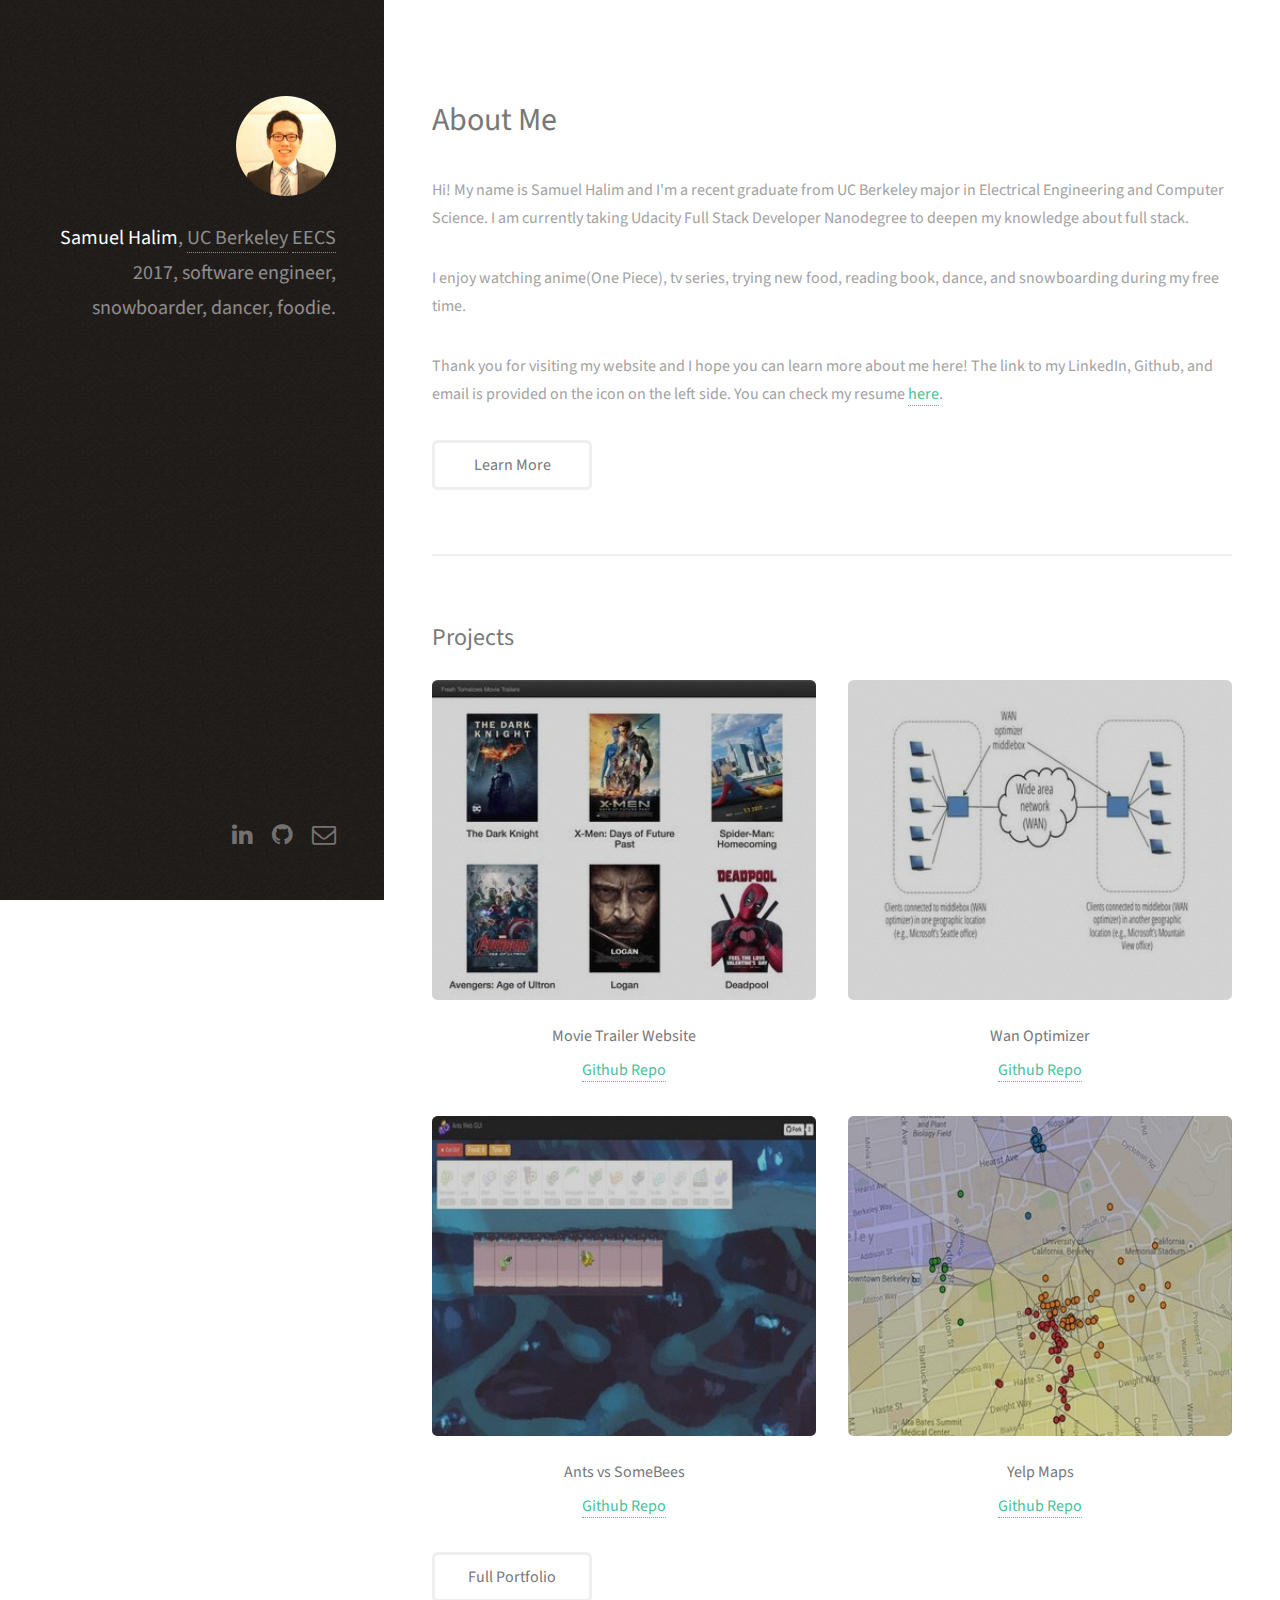
==== commit cc8a4534: "add more project, fix minor issue" ====
--- a/index.html
+++ b/index.html
@@ -15,7 +15,7 @@
 	</head>
 	<body id="top">
 
-		<!-- Header -->
+		<!-- Left Panel -->
 			<header id="header">
 				<div class="inner">
 					<a href="#" class="image avatar"><img src="src/images/me.jpg" alt="" /></a>
@@ -34,8 +34,8 @@
 		<!-- Main -->
 			<div id="main">
 
-				<!-- One -->
-					<section id="one">
+				<!-- About Me -->
+					<section id="about">
 						<header class="major">
 							<h2>About Me</h2>
 						</header>
@@ -43,12 +43,12 @@
 						<p>I enjoy watching anime(One Piece), tv series, trying new food, reading book, dance, and snowboarding during my free time.
 						<p>Thank you for visiting my website and I hope you can learn more about me here! The link to my LinkedIn, Github, and email is provided on the icon on the left side. You can check my resume <a href="src/Resume - Samuel Halim.pdf">here</a>.
 						<ul class="actions">
-							<li><a href="#" class="button">Learn More</a></li>
+							<li><a href="#project" class="button scrolly">Learn More</a></li>
 						</ul>
 					</section>
 
-				<!-- Two -->
-					<section id="two">
+				<!-- Project -->
+					<section id="project">
 						<h2 href>Projects</h2>
 						<div class="row" style="text-align: center">
 							<article class="6u 12u$(xsmall) work-item">
@@ -66,11 +66,11 @@
 								<h3>Ants vs SomeBees</h3>
 								<a href="https://github.com/samuelhalim/Ants-vs-SomeBees"> Github Repo</a>
 							</article>
-							<!-- <article class="6u$ 12u$(xsmall) work-item">
-								<a href="images/fulls/04.jpg" class="image fit thumb"><img src="images/thumbs/04.jpg" alt="" /></a>
-								<h3>Quam neque phasellus</h3>
-								<p>Lorem ipsum dolor sit amet nisl sed nullam feugiat.</p>
-							</article> -->
+							<article class="6u$ 12u$(xsmall) work-item">
+								<a href="src/images/fulls/maps_fulls.jpg" class="image fit thumb"><img src="src/images/thumbs/maps_thumbs.jpg" alt="" /></a>
+								<h3>Yelp Maps</h3>
+								<a href="https://github.com/samuelhalim/Yelp-Maps"> Github Repo</a>
+							</article>
 							<!-- <article class="6u 12u$(xsmall) work-item">
 								<a href="images/fulls/05.jpg" class="image fit thumb"><img src="images/thumbs/05.jpg" alt="" /></a>
 								<h3>Nunc enim commodo aliquet</h3>
--- a/assets/css/main.css
+++ b/assets/css/main.css
@@ -2481,7 +2481,7 @@
 		justify-content: space-between;
 		background-color: #1f1815;
 		background-attachment: scroll,								fixed;
-		background-image: url("src/images/overlay.png"), url("../../src/images/bg.jpg");
+		background-image: url("images/overlay.png"), url("../../images/bg.jpg");
 		background-position: top left,							top left;
 		background-repeat: repeat,								no-repeat;
 		background-size: auto,								auto 100%;
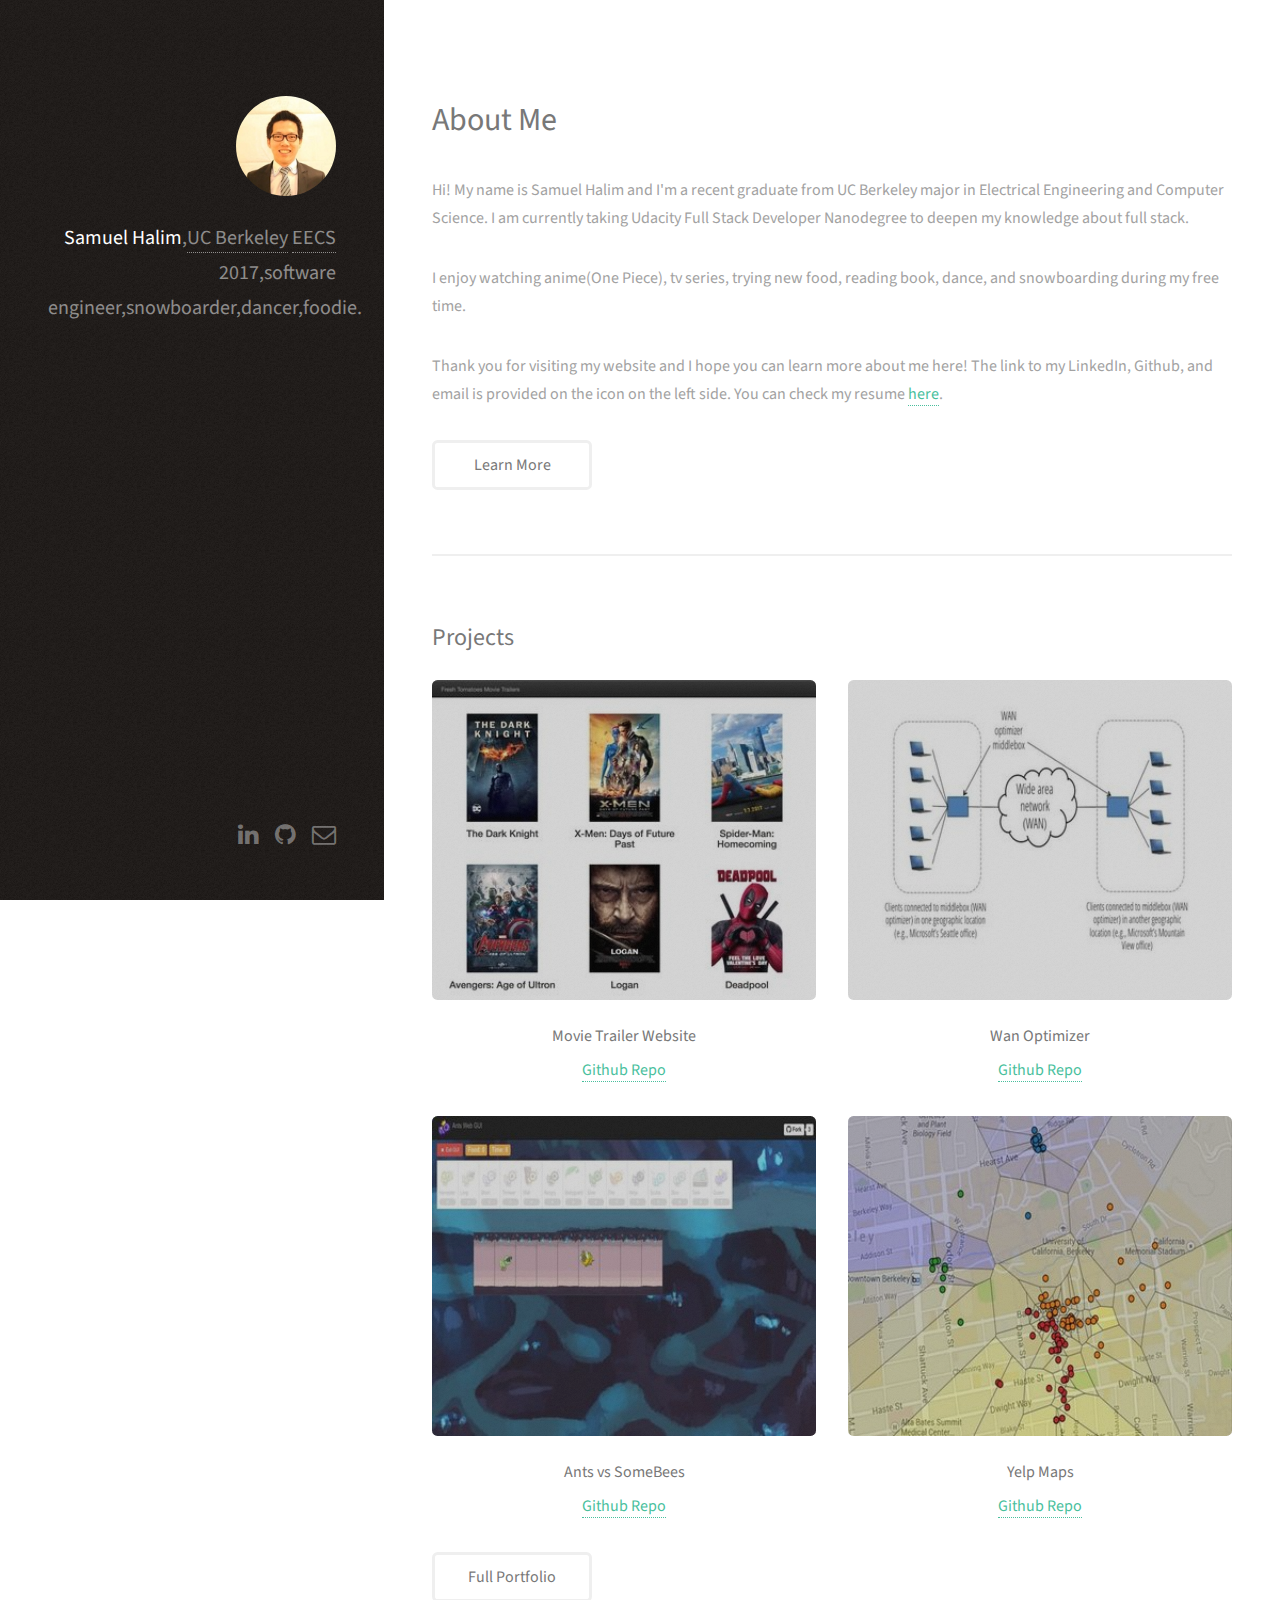
==== commit 21a0e3e3: "minified html" ====
--- a/index.html
+++ b/index.html
@@ -1,474 +1 @@
-<!DOCTYPE HTML>
-<!--
-	Strata by HTML5 UP
-	html5up.net | @ajlkn
-	Free for personal and commercial use under the CCA 3.0 license (html5up.net/license)
--->
-<html>
-	<head>
-		<title>Strata by HTML5 UP</title>
-		<meta charset="utf-8" />
-		<meta name="viewport" content="width=device-width, initial-scale=1" />
-		<!--[if lte IE 8]><script src="assets/js/ie/html5shiv.js"></script><![endif]-->
-		<link rel="stylesheet" href="assets/css/main.css" />
-		<!--[if lte IE 8]><link rel="stylesheet" href="assets/css/ie8.css" /><![endif]-->
-	</head>
-	<body id="top">
-
-		<!-- Left Panel -->
-			<header id="header">
-				<div class="inner">
-					<a href="#" class="image avatar"><img src="src/images/me.jpg" alt="" /></a>
-					<h1>
-						<strong>Samuel Halim</strong>,
-						<br /><a href="https://berkeley.edu/">UC Berkeley</a>
-						<a href="https://eecs.berkeley.edu/">EECS</a> 2017,
-						<br />software engineer,
-						<br />snowboarder,
-						<br />dancer,
-						<br />foodie.
-					</h1>
-				</div>
-			</header>
-
-		<!-- Main -->
-			<div id="main">
-
-				<!-- About Me -->
-					<section id="about">
-						<header class="major">
-							<h2>About Me</h2>
-						</header>
-						<p>Hi! My name is Samuel Halim and I'm a recent graduate from UC Berkeley major in Electrical Engineering and Computer Science. I am currently taking Udacity Full Stack Developer Nanodegree to deepen my knowledge about full stack.</p>
-						<p>I enjoy watching anime(One Piece), tv series, trying new food, reading book, dance, and snowboarding during my free time.
-						<p>Thank you for visiting my website and I hope you can learn more about me here! The link to my LinkedIn, Github, and email is provided on the icon on the left side. You can check my resume <a href="src/Resume - Samuel Halim.pdf">here</a>.
-						<ul class="actions">
-							<li><a href="#project" class="button scrolly">Learn More</a></li>
-						</ul>
-					</section>
-
-				<!-- Project -->
-					<section id="project">
-						<h2 href>Projects</h2>
-						<div class="row" style="text-align: center">
-							<article class="6u 12u$(xsmall) work-item">
-								<a href="src/images/fulls/movie_fulls.jpg" class="image fit thumb"><img src="src/images/thumbs/movie_thumbs.jpg" alt="" /></a>
-								<h3>Movie Trailer Website</h3>
-								<a href="https://github.com/samuelhalim/movie-trailer-website">Github Repo</a>
-							</article>
-							<article class="6u$ 12u$(xsmall) work-item">
-								<a href="src/images/fulls/wan_fulls.jpg" class="image fit thumb"><img src="src/images/thumbs/wan_thumbs.jpg" alt="" /></a>
-								<h3>Wan Optimizer</h3>
-								<a href="https://github.com/samuelhalim/Wan-Optimizer">Github Repo</a>
-							</article>
-							<article class="6u 12u$(xsmall) work-item">
-								<a href="src/images/fulls/ants_fulls.jpg" class="image fit thumb"><img src="src/images/thumbs/ants_thumbs.jpg" alt="" /></a>
-								<h3>Ants vs SomeBees</h3>
-								<a href="https://github.com/samuelhalim/Ants-vs-SomeBees"> Github Repo</a>
-							</article>
-							<article class="6u$ 12u$(xsmall) work-item">
-								<a href="src/images/fulls/maps_fulls.jpg" class="image fit thumb"><img src="src/images/thumbs/maps_thumbs.jpg" alt="" /></a>
-								<h3>Yelp Maps</h3>
-								<a href="https://github.com/samuelhalim/Yelp-Maps"> Github Repo</a>
-							</article>
-							<!-- <article class="6u 12u$(xsmall) work-item">
-								<a href="images/fulls/05.jpg" class="image fit thumb"><img src="images/thumbs/05.jpg" alt="" /></a>
-								<h3>Nunc enim commodo aliquet</h3>
-								<p>Lorem ipsum dolor sit amet nisl sed nullam feugiat.</p>
-							</article>
-							<article class="6u$ 12u$(xsmall) work-item">
-								<a href="images/fulls/06.jpg" class="image fit thumb"><img src="images/thumbs/06.jpg" alt="" /></a>
-								<h3>Risus ornare lacinia</h3>
-								<p>Lorem ipsum dolor sit amet nisl sed nullam feugiat.</p>
-							</article> -->
-						</div>
-						<ul class="actions">
-							<li><a href="#" class="button">Full Portfolio</a></li>
-						</ul>
-					</section>
-
-				<!-- Three -->
-					<!-- <section id="three">
-						<h2>Get In Touch</h2>
-						<p>Accumsan pellentesque commodo blandit enim arcu non at amet id arcu magna. Accumsan orci faucibus id eu lorem semper nunc nisi lorem vulputate lorem neque lorem ipsum dolor.</p>
-						<div class="row">
-							<div class="8u 12u$(small)">
-								<form method="post" action="#">
-									<div class="row uniform 50%">
-										<div class="6u 12u$(xsmall)"><input type="text" name="name" id="name" placeholder="Name" /></div>
-										<div class="6u$ 12u$(xsmall)"><input type="email" name="email" id="email" placeholder="Email" /></div>
-										<div class="12u$"><textarea name="message" id="message" placeholder="Message" rows="4"></textarea></div>
-									</div>
-								</form>
-								<ul class="actions">
-									<li><input type="submit" value="Send Message" /></li>
-								</ul>
-							</div>
-							<div class="4u$ 12u$(small)">
-								<ul class="labeled-icons">
-									<li>
-										<h3 class="icon fa-home"><span class="label">Address</span></h3>
-										1234 Somewhere Rd.<br />
-										Nashville, TN 00000<br />
-										United States
-									</li>
-									<li>
-										<h3 class="icon fa-mobile"><span class="label">Phone</span></h3>
-										000-000-0000
-									</li>
-									<li>
-										<h3 class="icon fa-envelope-o"><span class="label">Email</span></h3>
-										<a href="#">hello@untitled.tld</a>
-									</li>
-								</ul>
-							</div>
-						</div>
-					</section> -->
-
-				<!-- Four -->
-				<!--
-					<section id="four">
-						<h2>Elements</h2>
-
-						<section>
-							<h4>Text</h4>
-							<p>This is <b>bold</b> and this is <strong>strong</strong>. This is <i>italic</i> and this is <em>emphasized</em>.
-							This is <sup>superscript</sup> text and this is <sub>subscript</sub> text.
-							This is <u>underlined</u> and this is code: <code>for (;;) { ... }</code>. Finally, <a href="#">this is a link</a>.</p>
-							<hr />
-							<header>
-								<h4>Heading with a Subtitle</h4>
-								<p>Lorem ipsum dolor sit amet nullam id egestas urna aliquam</p>
-							</header>
-							<p>Nunc lacinia ante nunc ac lobortis. Interdum adipiscing gravida odio porttitor sem non mi integer non faucibus ornare mi ut ante amet placerat aliquet. Volutpat eu sed ante lacinia sapien lorem accumsan varius montes viverra nibh in adipiscing blandit tempus accumsan.</p>
-							<header>
-								<h5>Heading with a Subtitle</h5>
-								<p>Lorem ipsum dolor sit amet nullam id egestas urna aliquam</p>
-							</header>
-							<p>Nunc lacinia ante nunc ac lobortis. Interdum adipiscing gravida odio porttitor sem non mi integer non faucibus ornare mi ut ante amet placerat aliquet. Volutpat eu sed ante lacinia sapien lorem accumsan varius montes viverra nibh in adipiscing blandit tempus accumsan.</p>
-							<hr />
-							<h2>Heading Level 2</h2>
-							<h3>Heading Level 3</h3>
-							<h4>Heading Level 4</h4>
-							<h5>Heading Level 5</h5>
-							<h6>Heading Level 6</h6>
-							<hr />
-							<h5>Blockquote</h5>
-							<blockquote>Fringilla nisl. Donec accumsan interdum nisi, quis tincidunt felis sagittis eget tempus euismod. Vestibulum ante ipsum primis in faucibus vestibulum. Blandit adipiscing eu felis iaculis volutpat ac adipiscing accumsan faucibus. Vestibulum ante ipsum primis in faucibus lorem ipsum dolor sit amet nullam adipiscing eu felis.</blockquote>
-							<h5>Preformatted</h5>
-							<pre><code>i = 0;
-
-while (!deck.isInOrder()) {
-print 'Iteration ' + i;
-deck.shuffle();
-i++;
-}
-
-print 'It took ' + i + ' iterations to sort the deck.';</code></pre>
-						</section>
-
-						<section>
-							<h4>Lists</h4>
-							<div class="row">
-								<div class="6u 12u$(xsmall)">
-									<h5>Unordered</h5>
-									<ul>
-										<li>Dolor pulvinar etiam magna etiam.</li>
-										<li>Sagittis adipiscing lorem eleifend.</li>
-										<li>Felis enim feugiat dolore viverra.</li>
-									</ul>
-									<h5>Alternate</h5>
-									<ul class="alt">
-										<li>Dolor pulvinar etiam magna etiam.</li>
-										<li>Sagittis adipiscing lorem eleifend.</li>
-										<li>Felis enim feugiat dolore viverra.</li>
-									</ul>
-								</div>
-								<div class="6u$ 12u$(xsmall)">
-									<h5>Ordered</h5>
-									<ol>
-										<li>Dolor pulvinar etiam magna etiam.</li>
-										<li>Etiam vel felis at lorem sed viverra.</li>
-										<li>Felis enim feugiat dolore viverra.</li>
-										<li>Dolor pulvinar etiam magna etiam.</li>
-										<li>Etiam vel felis at lorem sed viverra.</li>
-										<li>Felis enim feugiat dolore viverra.</li>
-									</ol>
-									<h5>Icons</h5>
-									<ul class="icons">
-										<li><a href="#" class="icon fa-twitter"><span class="label">Twitter</span></a></li>
-										<li><a href="#" class="icon fa-facebook"><span class="label">Facebook</span></a></li>
-										<li><a href="#" class="icon fa-instagram"><span class="label">Instagram</span></a></li>
-										<li><a href="#" class="icon fa-github"><span class="label">Github</span></a></li>
-										<li><a href="#" class="icon fa-dribbble"><span class="label">Dribbble</span></a></li>
-										<li><a href="#" class="icon fa-tumblr"><span class="label">Tumblr</span></a></li>
-									</ul>
-								</div>
-							</div>
-							<h5>Actions</h5>
-							<ul class="actions">
-								<li><a href="#" class="button special">Default</a></li>
-								<li><a href="#" class="button">Default</a></li>
-							</ul>
-							<ul class="actions small">
-								<li><a href="#" class="button special small">Small</a></li>
-								<li><a href="#" class="button small">Small</a></li>
-							</ul>
-							<div class="row">
-								<div class="6u 12u$(small)">
-									<ul class="actions vertical">
-										<li><a href="#" class="button special">Default</a></li>
-										<li><a href="#" class="button">Default</a></li>
-									</ul>
-								</div>
-								<div class="6u$ 12u$(small)">
-									<ul class="actions vertical small">
-										<li><a href="#" class="button special small">Small</a></li>
-										<li><a href="#" class="button small">Small</a></li>
-									</ul>
-								</div>
-								<div class="6u 12u$(small)">
-									<ul class="actions vertical">
-										<li><a href="#" class="button special fit">Default</a></li>
-										<li><a href="#" class="button fit">Default</a></li>
-									</ul>
-								</div>
-								<div class="6u$ 12u$(small)">
-									<ul class="actions vertical small">
-										<li><a href="#" class="button special small fit">Small</a></li>
-										<li><a href="#" class="button small fit">Small</a></li>
-									</ul>
-								</div>
-							</div>
-						</section>
-
-						<section>
-							<h4>Table</h4>
-							<h5>Default</h5>
-							<div class="table-wrapper">
-								<table>
-									<thead>
-										<tr>
-											<th>Name</th>
-											<th>Description</th>
-											<th>Price</th>
-										</tr>
-									</thead>
-									<tbody>
-										<tr>
-											<td>Item One</td>
-											<td>Ante turpis integer aliquet porttitor.</td>
-											<td>29.99</td>
-										</tr>
-										<tr>
-											<td>Item Two</td>
-											<td>Vis ac commodo adipiscing arcu aliquet.</td>
-											<td>19.99</td>
-										</tr>
-										<tr>
-											<td>Item Three</td>
-											<td> Morbi faucibus arcu accumsan lorem.</td>
-											<td>29.99</td>
-										</tr>
-										<tr>
-											<td>Item Four</td>
-											<td>Vitae integer tempus condimentum.</td>
-											<td>19.99</td>
-										</tr>
-										<tr>
-											<td>Item Five</td>
-											<td>Ante turpis integer aliquet porttitor.</td>
-											<td>29.99</td>
-										</tr>
-									</tbody>
-									<tfoot>
-										<tr>
-											<td colspan="2"></td>
-											<td>100.00</td>
-										</tr>
-									</tfoot>
-								</table>
-							</div>
-
-							<h5>Alternate</h5>
-							<div class="table-wrapper">
-								<table class="alt">
-									<thead>
-										<tr>
-											<th>Name</th>
-											<th>Description</th>
-											<th>Price</th>
-										</tr>
-									</thead>
-									<tbody>
-										<tr>
-											<td>Item One</td>
-											<td>Ante turpis integer aliquet porttitor.</td>
-											<td>29.99</td>
-										</tr>
-										<tr>
-											<td>Item Two</td>
-											<td>Vis ac commodo adipiscing arcu aliquet.</td>
-											<td>19.99</td>
-										</tr>
-										<tr>
-											<td>Item Three</td>
-											<td> Morbi faucibus arcu accumsan lorem.</td>
-											<td>29.99</td>
-										</tr>
-										<tr>
-											<td>Item Four</td>
-											<td>Vitae integer tempus condimentum.</td>
-											<td>19.99</td>
-										</tr>
-										<tr>
-											<td>Item Five</td>
-											<td>Ante turpis integer aliquet porttitor.</td>
-											<td>29.99</td>
-										</tr>
-									</tbody>
-									<tfoot>
-										<tr>
-											<td colspan="2"></td>
-											<td>100.00</td>
-										</tr>
-									</tfoot>
-								</table>
-							</div>
-						</section>
-
-						<section>
-							<h4>Buttons</h4>
-							<ul class="actions">
-								<li><a href="#" class="button special">Special</a></li>
-								<li><a href="#" class="button">Default</a></li>
-							</ul>
-							<ul class="actions">
-								<li><a href="#" class="button big">Big</a></li>
-								<li><a href="#" class="button">Default</a></li>
-								<li><a href="#" class="button small">Small</a></li>
-							</ul>
-							<ul class="actions fit">
-								<li><a href="#" class="button special fit">Fit</a></li>
-								<li><a href="#" class="button fit">Fit</a></li>
-							</ul>
-							<ul class="actions fit small">
-								<li><a href="#" class="button special fit small">Fit + Small</a></li>
-								<li><a href="#" class="button fit small">Fit + Small</a></li>
-							</ul>
-							<ul class="actions">
-								<li><a href="#" class="button special icon fa-download">Icon</a></li>
-								<li><a href="#" class="button icon fa-download">Icon</a></li>
-							</ul>
-							<ul class="actions">
-								<li><span class="button special disabled">Special</span></li>
-								<li><span class="button disabled">Default</span></li>
-							</ul>
-						</section>
-
-						<section>
-							<h4>Form</h4>
-							<form method="post" action="#">
-								<div class="row uniform 50%">
-									<div class="6u 12u$(xsmall)">
-										<input type="text" name="demo-name" id="demo-name" value="" placeholder="Name" />
-									</div>
-									<div class="6u$ 12u$(xsmall)">
-										<input type="email" name="demo-email" id="demo-email" value="" placeholder="Email" />
-									</div>
-									<div class="12u$">
-										<div class="select-wrapper">
-											<select name="demo-category" id="demo-category">
-												<option value="">- Category -</option>
-												<option value="1">Manufacturing</option>
-												<option value="1">Shipping</option>
-												<option value="1">Administration</option>
-												<option value="1">Human Resources</option>
-											</select>
-										</div>
-									</div>
-									<div class="4u 12u$(small)">
-										<input type="radio" id="demo-priority-low" name="demo-priority" checked>
-										<label for="demo-priority-low">Low Priority</label>
-									</div>
-									<div class="4u 12u$(small)">
-										<input type="radio" id="demo-priority-normal" name="demo-priority">
-										<label for="demo-priority-normal">Normal Priority</label>
-									</div>
-									<div class="4u$ 12u(small)">
-										<input type="radio" id="demo-priority-high" name="demo-priority">
-										<label for="demo-priority-high">High Priority</label>
-									</div>
-									<div class="6u 12u$(small)">
-										<input type="checkbox" id="demo-copy" name="demo-copy">
-										<label for="demo-copy">Email me a copy of this message</label>
-									</div>
-									<div class="6u$ 12u$(small)">
-										<input type="checkbox" id="demo-human" name="demo-human" checked>
-										<label for="demo-human">I am a human and not a robot</label>
-									</div>
-									<div class="12u$">
-										<textarea name="demo-message" id="demo-message" placeholder="Enter your message" rows="6"></textarea>
-									</div>
-									<div class="12u$">
-										<ul class="actions">
-											<li><input type="submit" value="Send Message" class="special" /></li>
-											<li><input type="reset" value="Reset" /></li>
-										</ul>
-									</div>
-								</div>
-							</form>
-						</section>
-
-						<section>
-							<h4>Image</h4>
-							<h5>Fit</h5>
-							<div class="box alt">
-								<div class="row 50% uniform">
-									<div class="12u$"><span class="image fit"><img src="images/fulls/05.jpg" alt="" /></span></div>
-									<div class="4u"><span class="image fit"><img src="images/thumbs/01.jpg" alt="" /></span></div>
-									<div class="4u"><span class="image fit"><img src="images/thumbs/02.jpg" alt="" /></span></div>
-									<div class="4u$"><span class="image fit"><img src="images/thumbs/03.jpg" alt="" /></span></div>
-									<div class="4u"><span class="image fit"><img src="images/thumbs/04.jpg" alt="" /></span></div>
-									<div class="4u"><span class="image fit"><img src="images/thumbs/05.jpg" alt="" /></span></div>
-									<div class="4u$"><span class="image fit"><img src="images/thumbs/06.jpg" alt="" /></span></div>
-									<div class="4u"><span class="image fit"><img src="images/thumbs/03.jpg" alt="" /></span></div>
-									<div class="4u"><span class="image fit"><img src="images/thumbs/02.jpg" alt="" /></span></div>
-									<div class="4u$"><span class="image fit"><img src="images/thumbs/01.jpg" alt="" /></span></div>
-								</div>
-							</div>
-							<h5>Left &amp; Right</h5>
-							<p><span class="image left"><img src="images/avatar.jpg" alt="" /></span>Fringilla nisl. Donec accumsan interdum nisi, quis tincidunt felis sagittis eget. tempus euismod. Vestibulum ante ipsum primis in faucibus vestibulum. Blandit adipiscing eu felis iaculis volutpat ac adipiscing accumsan eu faucibus. Integer ac pellentesque praesent tincidunt felis sagittis eget. tempus euismod. Vestibulum ante ipsum primis in faucibus vestibulum. Blandit adipiscing eu felis iaculis volutpat ac adipiscing accumsan eu faucibus. Integer ac pellentesque praesent. Donec accumsan interdum nisi, quis tincidunt felis sagittis eget. tempus euismod. Vestibulum ante ipsum primis in faucibus vestibulum. Blandit adipiscing eu felis iaculis volutpat ac adipiscing accumsan eu faucibus. Integer ac pellentesque praesent tincidunt felis sagittis eget. tempus euismod. Vestibulum ante ipsum primis in faucibus vestibulum. Blandit adipiscing eu felis iaculis volutpat ac adipiscing accumsan eu faucibus. Integer ac pellentesque praesent.</p>
-							<p><span class="image right"><img src="images/avatar.jpg" alt="" /></span>Fringilla nisl. Donec accumsan interdum nisi, quis tincidunt felis sagittis eget. tempus euismod. Vestibulum ante ipsum primis in faucibus vestibulum. Blandit adipiscing eu felis iaculis volutpat ac adipiscing accumsan eu faucibus. Integer ac pellentesque praesent tincidunt felis sagittis eget. tempus euismod. Vestibulum ante ipsum primis in faucibus vestibulum. Blandit adipiscing eu felis iaculis volutpat ac adipiscing accumsan eu faucibus. Integer ac pellentesque praesent. Donec accumsan interdum nisi, quis tincidunt felis sagittis eget. tempus euismod. Vestibulum ante ipsum primis in faucibus vestibulum. Blandit adipiscing eu felis iaculis volutpat ac adipiscing accumsan eu faucibus. Integer ac pellentesque praesent tincidunt felis sagittis eget. tempus euismod. Vestibulum ante ipsum primis in faucibus vestibulum. Blandit adipiscing eu felis iaculis volutpat ac adipiscing accumsan eu faucibus. Integer ac pellentesque praesent.</p>
-						</section>
-
-					</section>
-				-->
-
-			</div>
-
-		<!-- Footer -->
-			<footer id="footer">
-				<div class="inner">
-					<ul class="icons">
-						<li><a href="https://www.linkedin.com/in/shalim95" class="icon fa-linkedin"><span class="label">LinkedIn</span></a></li>
-						<li><a href="https://github.com/samuelhalim" class="icon fa-github"><span class="label">Github</span></a></li>
-						<li><a href="mailto:samuel.halim@berkeley.edu" class="icon fa-envelope-o"><span class="label">Email</span></a></li>
-
-					</ul>
-					<!-- <ul class="copyright">
-						<li>&copy; Untitled</li><li>Design: <a href="http://html5up.net">HTML5 UP</a></li>
-					</ul> -->
-				</div>
-			</footer>
-
-		<!-- Scripts -->
-			<script src="assets/js/jquery.min.js"></script>
-			<script src="assets/js/jquery.poptrox.min.js"></script>
-			<script src="assets/js/skel.min.js"></script>
-			<script src="assets/js/util.js"></script>
-			<!--[if lte IE 8]><script src="assets/js/ie/respond.min.js"></script><![endif]-->
-			<script src="assets/js/main.js"></script>
-
-	</body>
-</html>+<!DOCTYPE html><title>Samuel Halim Portolio Site</title><meta charset=utf-8><meta content="width=device-width,initial-scale=1"name=viewport><!--[if lte IE 8]><script src=assets/js/ie/html5shiv.js></script><![endif]--><link href=assets/css/main.css rel=stylesheet><!--[if lte IE 8]><link href=assets/css/ie8.css rel=stylesheet><![endif]--><body id=top><header id=header><div class=inner><a href=# class="image avatar"><img alt=""src=src/images/me.jpg></a><h1><strong>Samuel Halim</strong>,<br><a href=https://berkeley.edu/ >UC Berkeley</a> <a href=https://eecs.berkeley.edu/ >EECS</a> 2017,<br>software engineer,<br>snowboarder,<br>dancer,<br>foodie.</h1></div></header><div id=main><section id=about><header class=major><h2>About Me</h2></header><p>Hi! My name is Samuel Halim and I'm a recent graduate from UC Berkeley major in Electrical Engineering and Computer Science. I am currently taking Udacity Full Stack Developer Nanodegree to deepen my knowledge about full stack.<p>I enjoy watching anime(One Piece), tv series, trying new food, reading book, dance, and snowboarding during my free time.<p>Thank you for visiting my website and I hope you can learn more about me here! The link to my LinkedIn, Github, and email is provided on the icon on the left side. You can check my resume <a href="src/Resume - Samuel Halim.pdf">here</a>.<ul class=actions><li><a href=#project class="button scrolly">Learn More</a></ul></section><section id=project><h2 href>Projects</h2><div class=row style=text-align:center><article class="12u$(xsmall) work-item 6u"><a href=src/images/fulls/movie_fulls.jpg class="image fit thumb"><img alt=""src=src/images/thumbs/movie_thumbs.jpg></a><h3>Movie Trailer Website</h3><a href=https://github.com/samuelhalim/movie-trailer-website>Github Repo</a></article><article class="12u$(xsmall) work-item 6u$"><a href=src/images/fulls/wan_fulls.jpg class="image fit thumb"><img alt=""src=src/images/thumbs/wan_thumbs.jpg></a><h3>Wan Optimizer</h3><a href=https://github.com/samuelhalim/Wan-Optimizer>Github Repo</a></article><article class="12u$(xsmall) work-item 6u"><a href=src/images/fulls/ants_fulls.jpg class="image fit thumb"><img alt=""src=src/images/thumbs/ants_thumbs.jpg></a><h3>Ants vs SomeBees</h3><a href=https://github.com/samuelhalim/Ants-vs-SomeBees>Github Repo</a></article><article class="12u$(xsmall) work-item 6u$"><a href=src/images/fulls/maps_fulls.jpg class="image fit thumb"><img alt=""src=src/images/thumbs/maps_thumbs.jpg></a><h3>Yelp Maps</h3><a href=https://github.com/samuelhalim/Yelp-Maps>Github Repo</a></article></div><ul class=actions><li><a href=# class=button>Full Portfolio</a></ul></section></div><footer id=footer><div class=inner><ul class=icons><li><a href=https://www.linkedin.com/in/shalim95 class="icon fa-linkedin"><span class=label>LinkedIn</span></a><li><a href=https://github.com/samuelhalim class="icon fa-github"><span class=label>Github</span></a><li><a href=mailto:samuel.halim@berkeley.edu class="icon fa-envelope-o"><span class=label>Email</span></a></ul></div></footer><script src=assets/js/jquery.min.js></script><script src=assets/js/jquery.poptrox.min.js></script><script src=assets/js/skel.min.js></script><script src=assets/js/util.js></script><!--[if lte IE 8]><script src=assets/js/ie/respond.min.js></script><![endif]--><script src=assets/js/main.js></script>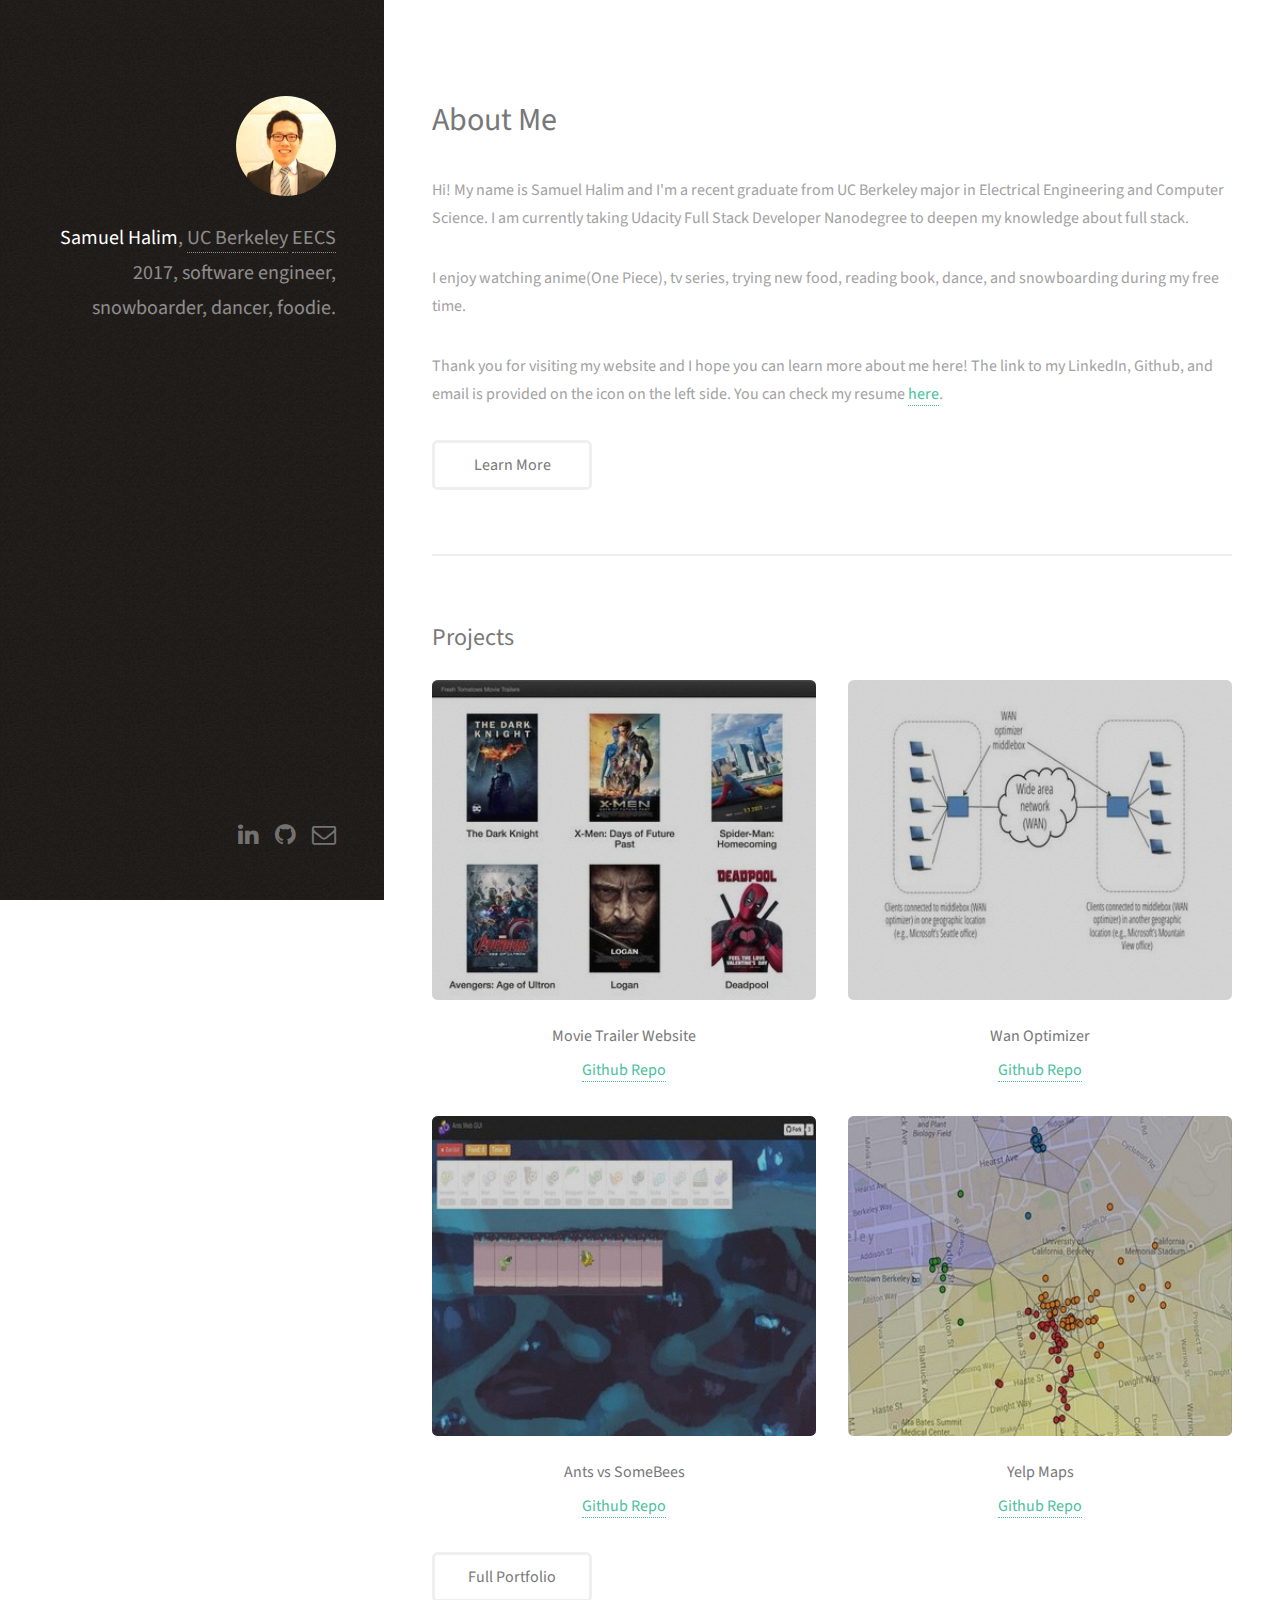
==== commit af2fed85: "minified new html" ====
--- a/index.html
+++ b/index.html
@@ -1 +1 @@
-<!DOCTYPE html><title>Samuel Halim Portolio Site</title><meta charset=utf-8><meta content="width=device-width,initial-scale=1"name=viewport><!--[if lte IE 8]><script src=assets/js/ie/html5shiv.js></script><![endif]--><link href=assets/css/main.css rel=stylesheet><!--[if lte IE 8]><link href=assets/css/ie8.css rel=stylesheet><![endif]--><body id=top><header id=header><div class=inner><a href=# class="image avatar"><img alt=""src=src/images/me.jpg></a><h1><strong>Samuel Halim</strong>,<br><a href=https://berkeley.edu/ >UC Berkeley</a> <a href=https://eecs.berkeley.edu/ >EECS</a> 2017,<br>software engineer,<br>snowboarder,<br>dancer,<br>foodie.</h1></div></header><div id=main><section id=about><header class=major><h2>About Me</h2></header><p>Hi! My name is Samuel Halim and I'm a recent graduate from UC Berkeley major in Electrical Engineering and Computer Science. I am currently taking Udacity Full Stack Developer Nanodegree to deepen my knowledge about full stack.<p>I enjoy watching anime(One Piece), tv series, trying new food, reading book, dance, and snowboarding during my free time.<p>Thank you for visiting my website and I hope you can learn more about me here! The link to my LinkedIn, Github, and email is provided on the icon on the left side. You can check my resume <a href="src/Resume - Samuel Halim.pdf">here</a>.<ul class=actions><li><a href=#project class="button scrolly">Learn More</a></ul></section><section id=project><h2 href>Projects</h2><div class=row style=text-align:center><article class="12u$(xsmall) work-item 6u"><a href=src/images/fulls/movie_fulls.jpg class="image fit thumb"><img alt=""src=src/images/thumbs/movie_thumbs.jpg></a><h3>Movie Trailer Website</h3><a href=https://github.com/samuelhalim/movie-trailer-website>Github Repo</a></article><article class="12u$(xsmall) work-item 6u$"><a href=src/images/fulls/wan_fulls.jpg class="image fit thumb"><img alt=""src=src/images/thumbs/wan_thumbs.jpg></a><h3>Wan Optimizer</h3><a href=https://github.com/samuelhalim/Wan-Optimizer>Github Repo</a></article><article class="12u$(xsmall) work-item 6u"><a href=src/images/fulls/ants_fulls.jpg class="image fit thumb"><img alt=""src=src/images/thumbs/ants_thumbs.jpg></a><h3>Ants vs SomeBees</h3><a href=https://github.com/samuelhalim/Ants-vs-SomeBees>Github Repo</a></article><article class="12u$(xsmall) work-item 6u$"><a href=src/images/fulls/maps_fulls.jpg class="image fit thumb"><img alt=""src=src/images/thumbs/maps_thumbs.jpg></a><h3>Yelp Maps</h3><a href=https://github.com/samuelhalim/Yelp-Maps>Github Repo</a></article></div><ul class=actions><li><a href=# class=button>Full Portfolio</a></ul></section></div><footer id=footer><div class=inner><ul class=icons><li><a href=https://www.linkedin.com/in/shalim95 class="icon fa-linkedin"><span class=label>LinkedIn</span></a><li><a href=https://github.com/samuelhalim class="icon fa-github"><span class=label>Github</span></a><li><a href=mailto:samuel.halim@berkeley.edu class="icon fa-envelope-o"><span class=label>Email</span></a></ul></div></footer><script src=assets/js/jquery.min.js></script><script src=assets/js/jquery.poptrox.min.js></script><script src=assets/js/skel.min.js></script><script src=assets/js/util.js></script><!--[if lte IE 8]><script src=assets/js/ie/respond.min.js></script><![endif]--><script src=assets/js/main.js></script>+<!DOCTYPE HTML><html><head><title>Samuel Halim Portolio Site</title><meta charset="utf-8" /><meta name="viewport" content="width=device-width, initial-scale=1" /> <!--[if lte IE 8]><script src="assets/js/ie/html5shiv.js"></script><![endif]--><link rel="stylesheet" href="assets/css/main.css" /> <!--[if lte IE 8]><link rel="stylesheet" href="assets/css/ie8.css" /><![endif]--> <script src="assets/js/jquery.min.js" async></script> <script src="assets/js/jquery.poptrox.min.js" async></script> <script src="assets/js/skel.min.js" async></script> <script src="assets/js/util.js" async></script> <!--[if lte IE 8]><script src="assets/js/ie/respond.min.js"></script><![endif]--> <script src="assets/js/main.js" async></script> </head><body id="top"> <header id="header"><div class="inner"> <a href="#" class="image avatar"><img src="src/images/me.jpg" alt="" /></a><h1> <strong>Samuel Halim</strong>, <br /><a href="https://berkeley.edu/">UC Berkeley</a> <a href="https://eecs.berkeley.edu/">EECS</a> 2017, <br />software engineer, <br />snowboarder, <br />dancer, <br />foodie.</h1></div> </header><div id="main"> <section id="about"> <header class="major"><h2>About Me</h2> </header><p>Hi! My name is Samuel Halim and I'm a recent graduate from UC Berkeley major in Electrical Engineering and Computer Science. I am currently taking Udacity Full Stack Developer Nanodegree to deepen my knowledge about full stack.</p><p>I enjoy watching anime(One Piece), tv series, trying new food, reading book, dance, and snowboarding during my free time.<p>Thank you for visiting my website and I hope you can learn more about me here! The link to my LinkedIn, Github, and email is provided on the icon on the left side. You can check my resume <a href="src/Resume - Samuel Halim.pdf">here</a>.<ul class="actions"><li><a href="#project" class="button scrolly">Learn More</a></li></ul> </section> <section id="project"><h2 href>Projects</h2><div class="row" style="text-align: center"> <article class="6u 12u$(xsmall) work-item"> <a href="src/images/fulls/movie_fulls.jpg" class="image fit thumb"><img src="src/images/thumbs/movie_thumbs.jpg" alt="" /></a><h3>Movie Trailer Website</h3> <a href="https://github.com/samuelhalim/movie-trailer-website">Github Repo</a> </article> <article class="6u$ 12u$(xsmall) work-item"> <a href="src/images/fulls/wan_fulls.jpg" class="image fit thumb"><img src="src/images/thumbs/wan_thumbs.jpg" alt="" /></a><h3>Wan Optimizer</h3> <a href="https://github.com/samuelhalim/Wan-Optimizer">Github Repo</a> </article> <article class="6u 12u$(xsmall) work-item"> <a href="src/images/fulls/ants_fulls.jpg" class="image fit thumb"><img src="src/images/thumbs/ants_thumbs.jpg" alt="" /></a><h3>Ants vs SomeBees</h3> <a href="https://github.com/samuelhalim/Ants-vs-SomeBees"> Github Repo</a> </article> <article class="6u$ 12u$(xsmall) work-item"> <a href="src/images/fulls/maps_fulls.jpg" class="image fit thumb"><img src="src/images/thumbs/maps_thumbs.jpg" alt="" /></a><h3>Yelp Maps</h3> <a href="https://github.com/samuelhalim/Yelp-Maps"> Github Repo</a> </article></div><ul class="actions"><li><a href="#" class="button">Full Portfolio</a></li></ul> </section></div> <footer id="footer"><div class="inner"><ul class="icons"><li><a href="https://www.linkedin.com/in/shalim95" class="icon fa-linkedin"><span class="label">LinkedIn</span></a></li><li><a href="https://github.com/samuelhalim" class="icon fa-github"><span class="label">Github</span></a></li><li><a href="mailto:samuel.halim@berkeley.edu" class="icon fa-envelope-o"><span class="label">Email</span></a></li></ul></div> </footer></body></html>--- a/assets/css/main.css
+++ b/assets/css/main.css
@@ -0,0 +1,3127 @@
+@import url("font-awesome.min.css");
+@import url("https://fonts.googleapis.com/css?family=Source+Sans+Pro:400,400italic");
+
+/*
+	Strata by HTML5 UP
+	html5up.net | @ajlkn
+	Free for personal and commercial use under the CCA 3.0 license (html5up.net/license)
+*/
+
+/* Reset */
+
+	html, body, div, span, applet, object, iframe, h1, h2, h3, h4, h5, h6, p, blockquote, pre, a, abbr, acronym, address, big, cite, code, del, dfn, em, img, ins, kbd, q, s, samp, small, strike, strong, sub, sup, tt, var, b, u, i, center, dl, dt, dd, ol, ul, li, fieldset, form, label, legend, table, caption, tbody, tfoot, thead, tr, th, td, article, aside, canvas, details, embed, figure, figcaption, footer, header, hgroup, menu, nav, output, ruby, section, summary, time, mark, audio, video {
+		margin: 0;
+		padding: 0;
+		border: 0;
+		font-size: 100%;
+		font: inherit;
+		vertical-align: baseline;
+	}
+
+	article, aside, details, figcaption, figure, footer, header, hgroup, menu, nav, section {
+		display: block;
+	}
+
+	body {
+		line-height: 1;
+	}
+
+	ol, ul {
+		list-style: none;
+	}
+
+	blockquote, q {
+		quotes: none;
+	}
+
+	blockquote:before, blockquote:after, q:before, q:after {
+		content: '';
+		content: none;
+	}
+
+	table {
+		border-collapse: collapse;
+		border-spacing: 0;
+	}
+
+	body {
+		-webkit-text-size-adjust: none;
+	}
+
+/* Box Model */
+
+	*, *:before, *:after {
+		-moz-box-sizing: border-box;
+		-webkit-box-sizing: border-box;
+		box-sizing: border-box;
+	}
+
+/* Containers */
+
+	.container {
+		margin-left: auto;
+		margin-right: auto;
+	}
+
+	.container.\31 25\25 {
+		width: 100%;
+		max-width: 1200px;
+		min-width: 960px;
+	}
+
+	.container.\37 5\25 {
+		width: 720px;
+	}
+
+	.container.\35 0\25 {
+		width: 480px;
+	}
+
+	.container.\32 5\25 {
+		width: 240px;
+	}
+
+	.container {
+		width: 960px;
+	}
+
+	@media screen and (max-width: 1800px) {
+
+		.container.\31 25\25 {
+			width: 100%;
+			max-width: 1200px;
+			min-width: 960px;
+		}
+
+		.container.\37 5\25 {
+			width: 720px;
+		}
+
+		.container.\35 0\25 {
+			width: 480px;
+		}
+
+		.container.\32 5\25 {
+			width: 240px;
+		}
+
+		.container {
+			width: 960px;
+		}
+
+	}
+
+	@media screen and (max-width: 1280px) {
+
+		.container.\31 25\25 {
+			width: 100%;
+			max-width: 1200px;
+			min-width: 960px;
+		}
+
+		.container.\37 5\25 {
+			width: 720px;
+		}
+
+		.container.\35 0\25 {
+			width: 480px;
+		}
+
+		.container.\32 5\25 {
+			width: 240px;
+		}
+
+		.container {
+			width: 960px;
+		}
+
+	}
+
+	@media screen and (max-width: 980px) {
+
+		.container.\31 25\25 {
+			width: 100%;
+			max-width: 1200px;
+			min-width: 960px;
+		}
+
+		.container.\37 5\25 {
+			width: 720px;
+		}
+
+		.container.\35 0\25 {
+			width: 480px;
+		}
+
+		.container.\32 5\25 {
+			width: 240px;
+		}
+
+		.container {
+			width: 960px;
+		}
+
+	}
+
+	@media screen and (max-width: 736px) {
+
+		.container.\31 25\25 {
+			width: 100%;
+			max-width: 1200px;
+			min-width: 960px;
+		}
+
+		.container.\37 5\25 {
+			width: 720px;
+		}
+
+		.container.\35 0\25 {
+			width: 480px;
+		}
+
+		.container.\32 5\25 {
+			width: 240px;
+		}
+
+		.container {
+			width: 960px;
+		}
+
+	}
+
+	@media screen and (max-width: 480px) {
+
+		.container.\31 25\25 {
+			width: 100%;
+			max-width: 1200px;
+			min-width: 960px;
+		}
+
+		.container.\37 5\25 {
+			width: 720px;
+		}
+
+		.container.\35 0\25 {
+			width: 480px;
+		}
+
+		.container.\32 5\25 {
+			width: 240px;
+		}
+
+		.container {
+			width: 960px;
+		}
+
+	}
+
+/* Grid */
+
+	.row {
+		border-bottom: solid 1px transparent;
+		-moz-box-sizing: border-box;
+		-webkit-box-sizing: border-box;
+		box-sizing: border-box;
+	}
+
+	.row > * {
+		float: left;
+		-moz-box-sizing: border-box;
+		-webkit-box-sizing: border-box;
+		box-sizing: border-box;
+	}
+
+	.row:after, .row:before {
+		content: '';
+		display: block;
+		clear: both;
+		height: 0;
+	}
+
+	.row.uniform > * > :first-child {
+		margin-top: 0;
+	}
+
+	.row.uniform > * > :last-child {
+		margin-bottom: 0;
+	}
+
+	.row.\30 \25 > * {
+		padding: 0 0 0 0em;
+	}
+
+	.row.\30 \25 {
+		margin: 0 0 -1px 0em;
+	}
+
+	.row.uniform.\30 \25 > * {
+		padding: 0em 0 0 0em;
+	}
+
+	.row.uniform.\30 \25 {
+		margin: 0em 0 -1px 0em;
+	}
+
+	.row > * {
+		padding: 0 0 0 2.5em;
+	}
+
+	.row {
+		margin: 0 0 -1px -2.5em;
+	}
+
+	.row.uniform > * {
+		padding: 2.5em 0 0 2.5em;
+	}
+
+	.row.uniform {
+		margin: -2.5em 0 -1px -2.5em;
+	}
+
+	.row.\32 00\25 > * {
+		padding: 0 0 0 5em;
+	}
+
+	.row.\32 00\25 {
+		margin: 0 0 -1px -5em;
+	}
+
+	.row.uniform.\32 00\25 > * {
+		padding: 5em 0 0 5em;
+	}
+
+	.row.uniform.\32 00\25 {
+		margin: -5em 0 -1px -5em;
+	}
+
+	.row.\31 50\25 > * {
+		padding: 0 0 0 3.75em;
+	}
+
+	.row.\31 50\25 {
+		margin: 0 0 -1px -3.75em;
+	}
+
+	.row.uniform.\31 50\25 > * {
+		padding: 3.75em 0 0 3.75em;
+	}
+
+	.row.uniform.\31 50\25 {
+		margin: -3.75em 0 -1px -3.75em;
+	}
+
+	.row.\35 0\25 > * {
+		padding: 0 0 0 1.25em;
+	}
+
+	.row.\35 0\25 {
+		margin: 0 0 -1px -1.25em;
+	}
+
+	.row.uniform.\35 0\25 > * {
+		padding: 1.25em 0 0 1.25em;
+	}
+
+	.row.uniform.\35 0\25 {
+		margin: -1.25em 0 -1px -1.25em;
+	}
+
+	.row.\32 5\25 > * {
+		padding: 0 0 0 0.625em;
+	}
+
+	.row.\32 5\25 {
+		margin: 0 0 -1px -0.625em;
+	}
+
+	.row.uniform.\32 5\25 > * {
+		padding: 0.625em 0 0 0.625em;
+	}
+
+	.row.uniform.\32 5\25 {
+		margin: -0.625em 0 -1px -0.625em;
+	}
+
+	.\31 2u, .\31 2u\24 {
+		width: 100%;
+		clear: none;
+		margin-left: 0;
+	}
+
+	.\31 1u, .\31 1u\24 {
+		width: 91.6666666667%;
+		clear: none;
+		margin-left: 0;
+	}
+
+	.\31 0u, .\31 0u\24 {
+		width: 83.3333333333%;
+		clear: none;
+		margin-left: 0;
+	}
+
+	.\39 u, .\39 u\24 {
+		width: 75%;
+		clear: none;
+		margin-left: 0;
+	}
+
+	.\38 u, .\38 u\24 {
+		width: 66.6666666667%;
+		clear: none;
+		margin-left: 0;
+	}
+
+	.\37 u, .\37 u\24 {
+		width: 58.3333333333%;
+		clear: none;
+		margin-left: 0;
+	}
+
+	.\36 u, .\36 u\24 {
+		width: 50%;
+		clear: none;
+		margin-left: 0;
+	}
+
+	.\35 u, .\35 u\24 {
+		width: 41.6666666667%;
+		clear: none;
+		margin-left: 0;
+	}
+
+	.\34 u, .\34 u\24 {
+		width: 33.3333333333%;
+		clear: none;
+		margin-left: 0;
+	}
+
+	.\33 u, .\33 u\24 {
+		width: 25%;
+		clear: none;
+		margin-left: 0;
+	}
+
+	.\32 u, .\32 u\24 {
+		width: 16.6666666667%;
+		clear: none;
+		margin-left: 0;
+	}
+
+	.\31 u, .\31 u\24 {
+		width: 8.3333333333%;
+		clear: none;
+		margin-left: 0;
+	}
+
+	.\31 2u\24 + *,
+	.\31 1u\24 + *,
+	.\31 0u\24 + *,
+	.\39 u\24 + *,
+	.\38 u\24 + *,
+	.\37 u\24 + *,
+	.\36 u\24 + *,
+	.\35 u\24 + *,
+	.\34 u\24 + *,
+	.\33 u\24 + *,
+	.\32 u\24 + *,
+	.\31 u\24 + * {
+		clear: left;
+	}
+
+	.\-11u {
+		margin-left: 91.66667%;
+	}
+
+	.\-10u {
+		margin-left: 83.33333%;
+	}
+
+	.\-9u {
+		margin-left: 75%;
+	}
+
+	.\-8u {
+		margin-left: 66.66667%;
+	}
+
+	.\-7u {
+		margin-left: 58.33333%;
+	}
+
+	.\-6u {
+		margin-left: 50%;
+	}
+
+	.\-5u {
+		margin-left: 41.66667%;
+	}
+
+	.\-4u {
+		margin-left: 33.33333%;
+	}
+
+	.\-3u {
+		margin-left: 25%;
+	}
+
+	.\-2u {
+		margin-left: 16.66667%;
+	}
+
+	.\-1u {
+		margin-left: 8.33333%;
+	}
+
+	@media screen and (max-width: 1800px) {
+
+		.row > * {
+			padding: 0 0 0 2.5em;
+		}
+
+		.row {
+			margin: 0 0 -1px -2.5em;
+		}
+
+		.row.uniform > * {
+			padding: 2.5em 0 0 2.5em;
+		}
+
+		.row.uniform {
+			margin: -2.5em 0 -1px -2.5em;
+		}
+
+		.row.\32 00\25 > * {
+			padding: 0 0 0 5em;
+		}
+
+		.row.\32 00\25 {
+			margin: 0 0 -1px -5em;
+		}
+
+		.row.uniform.\32 00\25 > * {
+			padding: 5em 0 0 5em;
+		}
+
+		.row.uniform.\32 00\25 {
+			margin: -5em 0 -1px -5em;
+		}
+
+		.row.\31 50\25 > * {
+			padding: 0 0 0 3.75em;
+		}
+
+		.row.\31 50\25 {
+			margin: 0 0 -1px -3.75em;
+		}
+
+		.row.uniform.\31 50\25 > * {
+			padding: 3.75em 0 0 3.75em;
+		}
+
+		.row.uniform.\31 50\25 {
+			margin: -3.75em 0 -1px -3.75em;
+		}
+
+		.row.\35 0\25 > * {
+			padding: 0 0 0 1.25em;
+		}
+
+		.row.\35 0\25 {
+			margin: 0 0 -1px -1.25em;
+		}
+
+		.row.uniform.\35 0\25 > * {
+			padding: 1.25em 0 0 1.25em;
+		}
+
+		.row.uniform.\35 0\25 {
+			margin: -1.25em 0 -1px -1.25em;
+		}
+
+		.row.\32 5\25 > * {
+			padding: 0 0 0 0.625em;
+		}
+
+		.row.\32 5\25 {
+			margin: 0 0 -1px -0.625em;
+		}
+
+		.row.uniform.\32 5\25 > * {
+			padding: 0.625em 0 0 0.625em;
+		}
+
+		.row.uniform.\32 5\25 {
+			margin: -0.625em 0 -1px -0.625em;
+		}
+
+		.\31 2u\28xlarge\29, .\31 2u\24\28xlarge\29 {
+			width: 100%;
+			clear: none;
+			margin-left: 0;
+		}
+
+		.\31 1u\28xlarge\29, .\31 1u\24\28xlarge\29 {
+			width: 91.6666666667%;
+			clear: none;
+			margin-left: 0;
+		}
+
+		.\31 0u\28xlarge\29, .\31 0u\24\28xlarge\29 {
+			width: 83.3333333333%;
+			clear: none;
+			margin-left: 0;
+		}
+
+		.\39 u\28xlarge\29, .\39 u\24\28xlarge\29 {
+			width: 75%;
+			clear: none;
+			margin-left: 0;
+		}
+
+		.\38 u\28xlarge\29, .\38 u\24\28xlarge\29 {
+			width: 66.6666666667%;
+			clear: none;
+			margin-left: 0;
+		}
+
+		.\37 u\28xlarge\29, .\37 u\24\28xlarge\29 {
+			width: 58.3333333333%;
+			clear: none;
+			margin-left: 0;
+		}
+
+		.\36 u\28xlarge\29, .\36 u\24\28xlarge\29 {
+			width: 50%;
+			clear: none;
+			margin-left: 0;
+		}
+
+		.\35 u\28xlarge\29, .\35 u\24\28xlarge\29 {
+			width: 41.6666666667%;
+			clear: none;
+			margin-left: 0;
+		}
+
+		.\34 u\28xlarge\29, .\34 u\24\28xlarge\29 {
+			width: 33.3333333333%;
+			clear: none;
+			margin-left: 0;
+		}
+
+		.\33 u\28xlarge\29, .\33 u\24\28xlarge\29 {
+			width: 25%;
+			clear: none;
+			margin-left: 0;
+		}
+
+		.\32 u\28xlarge\29, .\32 u\24\28xlarge\29 {
+			width: 16.6666666667%;
+			clear: none;
+			margin-left: 0;
+		}
+
+		.\31 u\28xlarge\29, .\31 u\24\28xlarge\29 {
+			width: 8.3333333333%;
+			clear: none;
+			margin-left: 0;
+		}
+
+		.\31 2u\24\28xlarge\29 + *,
+		.\31 1u\24\28xlarge\29 + *,
+		.\31 0u\24\28xlarge\29 + *,
+		.\39 u\24\28xlarge\29 + *,
+		.\38 u\24\28xlarge\29 + *,
+		.\37 u\24\28xlarge\29 + *,
+		.\36 u\24\28xlarge\29 + *,
+		.\35 u\24\28xlarge\29 + *,
+		.\34 u\24\28xlarge\29 + *,
+		.\33 u\24\28xlarge\29 + *,
+		.\32 u\24\28xlarge\29 + *,
+		.\31 u\24\28xlarge\29 + * {
+			clear: left;
+		}
+
+		.\-11u\28xlarge\29 {
+			margin-left: 91.66667%;
+		}
+
+		.\-10u\28xlarge\29 {
+			margin-left: 83.33333%;
+		}
+
+		.\-9u\28xlarge\29 {
+			margin-left: 75%;
+		}
+
+		.\-8u\28xlarge\29 {
+			margin-left: 66.66667%;
+		}
+
+		.\-7u\28xlarge\29 {
+			margin-left: 58.33333%;
+		}
+
+		.\-6u\28xlarge\29 {
+			margin-left: 50%;
+		}
+
+		.\-5u\28xlarge\29 {
+			margin-left: 41.66667%;
+		}
+
+		.\-4u\28xlarge\29 {
+			margin-left: 33.33333%;
+		}
+
+		.\-3u\28xlarge\29 {
+			margin-left: 25%;
+		}
+
+		.\-2u\28xlarge\29 {
+			margin-left: 16.66667%;
+		}
+
+		.\-1u\28xlarge\29 {
+			margin-left: 8.33333%;
+		}
+
+	}
+
+	@media screen and (max-width: 1280px) {
+
+		.row > * {
+			padding: 0 0 0 2em;
+		}
+
+		.row {
+			margin: 0 0 -1px -2em;
+		}
+
+		.row.uniform > * {
+			padding: 2em 0 0 2em;
+		}
+
+		.row.uniform {
+			margin: -2em 0 -1px -2em;
+		}
+
+		.row.\32 00\25 > * {
+			padding: 0 0 0 4em;
+		}
+
+		.row.\32 00\25 {
+			margin: 0 0 -1px -4em;
+		}
+
+		.row.uniform.\32 00\25 > * {
+			padding: 4em 0 0 4em;
+		}
+
+		.row.uniform.\32 00\25 {
+			margin: -4em 0 -1px -4em;
+		}
+
+		.row.\31 50\25 > * {
+			padding: 0 0 0 3em;
+		}
+
+		.row.\31 50\25 {
+			margin: 0 0 -1px -3em;
+		}
+
+		.row.uniform.\31 50\25 > * {
+			padding: 3em 0 0 3em;
+		}
+
+		.row.uniform.\31 50\25 {
+			margin: -3em 0 -1px -3em;
+		}
+
+		.row.\35 0\25 > * {
+			padding: 0 0 0 1em;
+		}
+
+		.row.\35 0\25 {
+			margin: 0 0 -1px -1em;
+		}
+
+		.row.uniform.\35 0\25 > * {
+			padding: 1em 0 0 1em;
+		}
+
+		.row.uniform.\35 0\25 {
+			margin: -1em 0 -1px -1em;
+		}
+
+		.row.\32 5\25 > * {
+			padding: 0 0 0 0.5em;
+		}
+
+		.row.\32 5\25 {
+			margin: 0 0 -1px -0.5em;
+		}
+
+		.row.uniform.\32 5\25 > * {
+			padding: 0.5em 0 0 0.5em;
+		}
+
+		.row.uniform.\32 5\25 {
+			margin: -0.5em 0 -1px -0.5em;
+		}
+
+		.\31 2u\28large\29, .\31 2u\24\28large\29 {
+			width: 100%;
+			clear: none;
+			margin-left: 0;
+		}
+
+		.\31 1u\28large\29, .\31 1u\24\28large\29 {
+			width: 91.6666666667%;
+			clear: none;
+			margin-left: 0;
+		}
+
+		.\31 0u\28large\29, .\31 0u\24\28large\29 {
+			width: 83.3333333333%;
+			clear: none;
+			margin-left: 0;
+		}
+
+		.\39 u\28large\29, .\39 u\24\28large\29 {
+			width: 75%;
+			clear: none;
+			margin-left: 0;
+		}
+
+		.\38 u\28large\29, .\38 u\24\28large\29 {
+			width: 66.6666666667%;
+			clear: none;
+			margin-left: 0;
+		}
+
+		.\37 u\28large\29, .\37 u\24\28large\29 {
+			width: 58.3333333333%;
+			clear: none;
+			margin-left: 0;
+		}
+
+		.\36 u\28large\29, .\36 u\24\28large\29 {
+			width: 50%;
+			clear: none;
+			margin-left: 0;
+		}
+
+		.\35 u\28large\29, .\35 u\24\28large\29 {
+			width: 41.6666666667%;
+			clear: none;
+			margin-left: 0;
+		}
+
+		.\34 u\28large\29, .\34 u\24\28large\29 {
+			width: 33.3333333333%;
+			clear: none;
+			margin-left: 0;
+		}
+
+		.\33 u\28large\29, .\33 u\24\28large\29 {
+			width: 25%;
+			clear: none;
+			margin-left: 0;
+		}
+
+		.\32 u\28large\29, .\32 u\24\28large\29 {
+			width: 16.6666666667%;
+			clear: none;
+			margin-left: 0;
+		}
+
+		.\31 u\28large\29, .\31 u\24\28large\29 {
+			width: 8.3333333333%;
+			clear: none;
+			margin-left: 0;
+		}
+
+		.\31 2u\24\28large\29 + *,
+		.\31 1u\24\28large\29 + *,
+		.\31 0u\24\28large\29 + *,
+		.\39 u\24\28large\29 + *,
+		.\38 u\24\28large\29 + *,
+		.\37 u\24\28large\29 + *,
+		.\36 u\24\28large\29 + *,
+		.\35 u\24\28large\29 + *,
+		.\34 u\24\28large\29 + *,
+		.\33 u\24\28large\29 + *,
+		.\32 u\24\28large\29 + *,
+		.\31 u\24\28large\29 + * {
+			clear: left;
+		}
+
+		.\-11u\28large\29 {
+			margin-left: 91.66667%;
+		}
+
+		.\-10u\28large\29 {
+			margin-left: 83.33333%;
+		}
+
+		.\-9u\28large\29 {
+			margin-left: 75%;
+		}
+
+		.\-8u\28large\29 {
+			margin-left: 66.66667%;
+		}
+
+		.\-7u\28large\29 {
+			margin-left: 58.33333%;
+		}
+
+		.\-6u\28large\29 {
+			margin-left: 50%;
+		}
+
+		.\-5u\28large\29 {
+			margin-left: 41.66667%;
+		}
+
+		.\-4u\28large\29 {
+			margin-left: 33.33333%;
+		}
+
+		.\-3u\28large\29 {
+			margin-left: 25%;
+		}
+
+		.\-2u\28large\29 {
+			margin-left: 16.66667%;
+		}
+
+		.\-1u\28large\29 {
+			margin-left: 8.33333%;
+		}
+
+	}
+
+	@media screen and (max-width: 980px) {
+
+		.row > * {
+			padding: 0 0 0 2em;
+		}
+
+		.row {
+			margin: 0 0 -1px -2em;
+		}
+
+		.row.uniform > * {
+			padding: 2em 0 0 2em;
+		}
+
+		.row.uniform {
+			margin: -2em 0 -1px -2em;
+		}
+
+		.row.\32 00\25 > * {
+			padding: 0 0 0 4em;
+		}
+
+		.row.\32 00\25 {
+			margin: 0 0 -1px -4em;
+		}
+
+		.row.uniform.\32 00\25 > * {
+			padding: 4em 0 0 4em;
+		}
+
+		.row.uniform.\32 00\25 {
+			margin: -4em 0 -1px -4em;
+		}
+
+		.row.\31 50\25 > * {
+			padding: 0 0 0 3em;
+		}
+
+		.row.\31 50\25 {
+			margin: 0 0 -1px -3em;
+		}
+
+		.row.uniform.\31 50\25 > * {
+			padding: 3em 0 0 3em;
+		}
+
+		.row.uniform.\31 50\25 {
+			margin: -3em 0 -1px -3em;
+		}
+
+		.row.\35 0\25 > * {
+			padding: 0 0 0 1em;
+		}
+
+		.row.\35 0\25 {
+			margin: 0 0 -1px -1em;
+		}
+
+		.row.uniform.\35 0\25 > * {
+			padding: 1em 0 0 1em;
+		}
+
+		.row.uniform.\35 0\25 {
+			margin: -1em 0 -1px -1em;
+		}
+
+		.row.\32 5\25 > * {
+			padding: 0 0 0 0.5em;
+		}
+
+		.row.\32 5\25 {
+			margin: 0 0 -1px -0.5em;
+		}
+
+		.row.uniform.\32 5\25 > * {
+			padding: 0.5em 0 0 0.5em;
+		}
+
+		.row.uniform.\32 5\25 {
+			margin: -0.5em 0 -1px -0.5em;
+		}
+
+		.\31 2u\28medium\29, .\31 2u\24\28medium\29 {
+			width: 100%;
+			clear: none;
+			margin-left: 0;
+		}
+
+		.\31 1u\28medium\29, .\31 1u\24\28medium\29 {
+			width: 91.6666666667%;
+			clear: none;
+			margin-left: 0;
+		}
+
+		.\31 0u\28medium\29, .\31 0u\24\28medium\29 {
+			width: 83.3333333333%;
+			clear: none;
+			margin-left: 0;
+		}
+
+		.\39 u\28medium\29, .\39 u\24\28medium\29 {
+			width: 75%;
+			clear: none;
+			margin-left: 0;
+		}
+
+		.\38 u\28medium\29, .\38 u\24\28medium\29 {
+			width: 66.6666666667%;
+			clear: none;
+			margin-left: 0;
+		}
+
+		.\37 u\28medium\29, .\37 u\24\28medium\29 {
+			width: 58.3333333333%;
+			clear: none;
+			margin-left: 0;
+		}
+
+		.\36 u\28medium\29, .\36 u\24\28medium\29 {
+			width: 50%;
+			clear: none;
+			margin-left: 0;
+		}
+
+		.\35 u\28medium\29, .\35 u\24\28medium\29 {
+			width: 41.6666666667%;
+			clear: none;
+			margin-left: 0;
+		}
+
+		.\34 u\28medium\29, .\34 u\24\28medium\29 {
+			width: 33.3333333333%;
+			clear: none;
+			margin-left: 0;
+		}
+
+		.\33 u\28medium\29, .\33 u\24\28medium\29 {
+			width: 25%;
+			clear: none;
+			margin-left: 0;
+		}
+
+		.\32 u\28medium\29, .\32 u\24\28medium\29 {
+			width: 16.6666666667%;
+			clear: none;
+			margin-left: 0;
+		}
+
+		.\31 u\28medium\29, .\31 u\24\28medium\29 {
+			width: 8.3333333333%;
+			clear: none;
+			margin-left: 0;
+		}
+
+		.\31 2u\24\28medium\29 + *,
+		.\31 1u\24\28medium\29 + *,
+		.\31 0u\24\28medium\29 + *,
+		.\39 u\24\28medium\29 + *,
+		.\38 u\24\28medium\29 + *,
+		.\37 u\24\28medium\29 + *,
+		.\36 u\24\28medium\29 + *,
+		.\35 u\24\28medium\29 + *,
+		.\34 u\24\28medium\29 + *,
+		.\33 u\24\28medium\29 + *,
+		.\32 u\24\28medium\29 + *,
+		.\31 u\24\28medium\29 + * {
+			clear: left;
+		}
+
+		.\-11u\28medium\29 {
+			margin-left: 91.66667%;
+		}
+
+		.\-10u\28medium\29 {
+			margin-left: 83.33333%;
+		}
+
+		.\-9u\28medium\29 {
+			margin-left: 75%;
+		}
+
+		.\-8u\28medium\29 {
+			margin-left: 66.66667%;
+		}
+
+		.\-7u\28medium\29 {
+			margin-left: 58.33333%;
+		}
+
+		.\-6u\28medium\29 {
+			margin-left: 50%;
+		}
+
+		.\-5u\28medium\29 {
+			margin-left: 41.66667%;
+		}
+
+		.\-4u\28medium\29 {
+			margin-left: 33.33333%;
+		}
+
+		.\-3u\28medium\29 {
+			margin-left: 25%;
+		}
+
+		.\-2u\28medium\29 {
+			margin-left: 16.66667%;
+		}
+
+		.\-1u\28medium\29 {
+			margin-left: 8.33333%;
+		}
+
+	}
+
+	@media screen and (max-width: 736px) {
+
+		.row > * {
+			padding: 0 0 0 1.5em;
+		}
+
+		.row {
+			margin: 0 0 -1px -1.5em;
+		}
+
+		.row.uniform > * {
+			padding: 1.5em 0 0 1.5em;
+		}
+
+		.row.uniform {
+			margin: -1.5em 0 -1px -1.5em;
+		}
+
+		.row.\32 00\25 > * {
+			padding: 0 0 0 3em;
+		}
+
+		.row.\32 00\25 {
+			margin: 0 0 -1px -3em;
+		}
+
+		.row.uniform.\32 00\25 > * {
+			padding: 3em 0 0 3em;
+		}
+
+		.row.uniform.\32 00\25 {
+			margin: -3em 0 -1px -3em;
+		}
+
+		.row.\31 50\25 > * {
+			padding: 0 0 0 2.25em;
+		}
+
+		.row.\31 50\25 {
+			margin: 0 0 -1px -2.25em;
+		}
+
+		.row.uniform.\31 50\25 > * {
+			padding: 2.25em 0 0 2.25em;
+		}
+
+		.row.uniform.\31 50\25 {
+			margin: -2.25em 0 -1px -2.25em;
+		}
+
+		.row.\35 0\25 > * {
+			padding: 0 0 0 0.75em;
+		}
+
+		.row.\35 0\25 {
+			margin: 0 0 -1px -0.75em;
+		}
+
+		.row.uniform.\35 0\25 > * {
+			padding: 0.75em 0 0 0.75em;
+		}
+
+		.row.uniform.\35 0\25 {
+			margin: -0.75em 0 -1px -0.75em;
+		}
+
+		.row.\32 5\25 > * {
+			padding: 0 0 0 0.375em;
+		}
+
+		.row.\32 5\25 {
+			margin: 0 0 -1px -0.375em;
+		}
+
+		.row.uniform.\32 5\25 > * {
+			padding: 0.375em 0 0 0.375em;
+		}
+
+		.row.uniform.\32 5\25 {
+			margin: -0.375em 0 -1px -0.375em;
+		}
+
+		.\31 2u\28small\29, .\31 2u\24\28small\29 {
+			width: 100%;
+			clear: none;
+			margin-left: 0;
+		}
+
+		.\31 1u\28small\29, .\31 1u\24\28small\29 {
+			width: 91.6666666667%;
+			clear: none;
+			margin-left: 0;
+		}
+
+		.\31 0u\28small\29, .\31 0u\24\28small\29 {
+			width: 83.3333333333%;
+			clear: none;
+			margin-left: 0;
+		}
+
+		.\39 u\28small\29, .\39 u\24\28small\29 {
+			width: 75%;
+			clear: none;
+			margin-left: 0;
+		}
+
+		.\38 u\28small\29, .\38 u\24\28small\29 {
+			width: 66.6666666667%;
+			clear: none;
+			margin-left: 0;
+		}
+
+		.\37 u\28small\29, .\37 u\24\28small\29 {
+			width: 58.3333333333%;
+			clear: none;
+			margin-left: 0;
+		}
+
+		.\36 u\28small\29, .\36 u\24\28small\29 {
+			width: 50%;
+			clear: none;
+			margin-left: 0;
+		}
+
+		.\35 u\28small\29, .\35 u\24\28small\29 {
+			width: 41.6666666667%;
+			clear: none;
+			margin-left: 0;
+		}
+
+		.\34 u\28small\29, .\34 u\24\28small\29 {
+			width: 33.3333333333%;
+			clear: none;
+			margin-left: 0;
+		}
+
+		.\33 u\28small\29, .\33 u\24\28small\29 {
+			width: 25%;
+			clear: none;
+			margin-left: 0;
+		}
+
+		.\32 u\28small\29, .\32 u\24\28small\29 {
+			width: 16.6666666667%;
+			clear: none;
+			margin-left: 0;
+		}
+
+		.\31 u\28small\29, .\31 u\24\28small\29 {
+			width: 8.3333333333%;
+			clear: none;
+			margin-left: 0;
+		}
+
+		.\31 2u\24\28small\29 + *,
+		.\31 1u\24\28small\29 + *,
+		.\31 0u\24\28small\29 + *,
+		.\39 u\24\28small\29 + *,
+		.\38 u\24\28small\29 + *,
+		.\37 u\24\28small\29 + *,
+		.\36 u\24\28small\29 + *,
+		.\35 u\24\28small\29 + *,
+		.\34 u\24\28small\29 + *,
+		.\33 u\24\28small\29 + *,
+		.\32 u\24\28small\29 + *,
+		.\31 u\24\28small\29 + * {
+			clear: left;
+		}
+
+		.\-11u\28small\29 {
+			margin-left: 91.66667%;
+		}
+
+		.\-10u\28small\29 {
+			margin-left: 83.33333%;
+		}
+
+		.\-9u\28small\29 {
+			margin-left: 75%;
+		}
+
+		.\-8u\28small\29 {
+			margin-left: 66.66667%;
+		}
+
+		.\-7u\28small\29 {
+			margin-left: 58.33333%;
+		}
+
+		.\-6u\28small\29 {
+			margin-left: 50%;
+		}
+
+		.\-5u\28small\29 {
+			margin-left: 41.66667%;
+		}
+
+		.\-4u\28small\29 {
+			margin-left: 33.33333%;
+		}
+
+		.\-3u\28small\29 {
+			margin-left: 25%;
+		}
+
+		.\-2u\28small\29 {
+			margin-left: 16.66667%;
+		}
+
+		.\-1u\28small\29 {
+			margin-left: 8.33333%;
+		}
+
+	}
+
+	@media screen and (max-width: 480px) {
+
+		.row > * {
+			padding: 0 0 0 1.5em;
+		}
+
+		.row {
+			margin: 0 0 -1px -1.5em;
+		}
+
+		.row.uniform > * {
+			padding: 1.5em 0 0 1.5em;
+		}
+
+		.row.uniform {
+			margin: -1.5em 0 -1px -1.5em;
+		}
+
+		.row.\32 00\25 > * {
+			padding: 0 0 0 3em;
+		}
+
+		.row.\32 00\25 {
+			margin: 0 0 -1px -3em;
+		}
+
+		.row.uniform.\32 00\25 > * {
+			padding: 3em 0 0 3em;
+		}
+
+		.row.uniform.\32 00\25 {
+			margin: -3em 0 -1px -3em;
+		}
+
+		.row.\31 50\25 > * {
+			padding: 0 0 0 2.25em;
+		}
+
+		.row.\31 50\25 {
+			margin: 0 0 -1px -2.25em;
+		}
+
+		.row.uniform.\31 50\25 > * {
+			padding: 2.25em 0 0 2.25em;
+		}
+
+		.row.uniform.\31 50\25 {
+			margin: -2.25em 0 -1px -2.25em;
+		}
+
+		.row.\35 0\25 > * {
+			padding: 0 0 0 0.75em;
+		}
+
+		.row.\35 0\25 {
+			margin: 0 0 -1px -0.75em;
+		}
+
+		.row.uniform.\35 0\25 > * {
+			padding: 0.75em 0 0 0.75em;
+		}
+
+		.row.uniform.\35 0\25 {
+			margin: -0.75em 0 -1px -0.75em;
+		}
+
+		.row.\32 5\25 > * {
+			padding: 0 0 0 0.375em;
+		}
+
+		.row.\32 5\25 {
+			margin: 0 0 -1px -0.375em;
+		}
+
+		.row.uniform.\32 5\25 > * {
+			padding: 0.375em 0 0 0.375em;
+		}
+
+		.row.uniform.\32 5\25 {
+			margin: -0.375em 0 -1px -0.375em;
+		}
+
+		.\31 2u\28xsmall\29, .\31 2u\24\28xsmall\29 {
+			width: 100%;
+			clear: none;
+			margin-left: 0;
+		}
+
+		.\31 1u\28xsmall\29, .\31 1u\24\28xsmall\29 {
+			width: 91.6666666667%;
+			clear: none;
+			margin-left: 0;
+		}
+
+		.\31 0u\28xsmall\29, .\31 0u\24\28xsmall\29 {
+			width: 83.3333333333%;
+			clear: none;
+			margin-left: 0;
+		}
+
+		.\39 u\28xsmall\29, .\39 u\24\28xsmall\29 {
+			width: 75%;
+			clear: none;
+			margin-left: 0;
+		}
+
+		.\38 u\28xsmall\29, .\38 u\24\28xsmall\29 {
+			width: 66.6666666667%;
+			clear: none;
+			margin-left: 0;
+		}
+
+		.\37 u\28xsmall\29, .\37 u\24\28xsmall\29 {
+			width: 58.3333333333%;
+			clear: none;
+			margin-left: 0;
+		}
+
+		.\36 u\28xsmall\29, .\36 u\24\28xsmall\29 {
+			width: 50%;
+			clear: none;
+			margin-left: 0;
+		}
+
+		.\35 u\28xsmall\29, .\35 u\24\28xsmall\29 {
+			width: 41.6666666667%;
+			clear: none;
+			margin-left: 0;
+		}
+
+		.\34 u\28xsmall\29, .\34 u\24\28xsmall\29 {
+			width: 33.3333333333%;
+			clear: none;
+			margin-left: 0;
+		}
+
+		.\33 u\28xsmall\29, .\33 u\24\28xsmall\29 {
+			width: 25%;
+			clear: none;
+			margin-left: 0;
+		}
+
+		.\32 u\28xsmall\29, .\32 u\24\28xsmall\29 {
+			width: 16.6666666667%;
+			clear: none;
+			margin-left: 0;
+		}
+
+		.\31 u\28xsmall\29, .\31 u\24\28xsmall\29 {
+			width: 8.3333333333%;
+			clear: none;
+			margin-left: 0;
+		}
+
+		.\31 2u\24\28xsmall\29 + *,
+		.\31 1u\24\28xsmall\29 + *,
+		.\31 0u\24\28xsmall\29 + *,
+		.\39 u\24\28xsmall\29 + *,
+		.\38 u\24\28xsmall\29 + *,
+		.\37 u\24\28xsmall\29 + *,
+		.\36 u\24\28xsmall\29 + *,
+		.\35 u\24\28xsmall\29 + *,
+		.\34 u\24\28xsmall\29 + *,
+		.\33 u\24\28xsmall\29 + *,
+		.\32 u\24\28xsmall\29 + *,
+		.\31 u\24\28xsmall\29 + * {
+			clear: left;
+		}
+
+		.\-11u\28xsmall\29 {
+			margin-left: 91.66667%;
+		}
+
+		.\-10u\28xsmall\29 {
+			margin-left: 83.33333%;
+		}
+
+		.\-9u\28xsmall\29 {
+			margin-left: 75%;
+		}
+
+		.\-8u\28xsmall\29 {
+			margin-left: 66.66667%;
+		}
+
+		.\-7u\28xsmall\29 {
+			margin-left: 58.33333%;
+		}
+
+		.\-6u\28xsmall\29 {
+			margin-left: 50%;
+		}
+
+		.\-5u\28xsmall\29 {
+			margin-left: 41.66667%;
+		}
+
+		.\-4u\28xsmall\29 {
+			margin-left: 33.33333%;
+		}
+
+		.\-3u\28xsmall\29 {
+			margin-left: 25%;
+		}
+
+		.\-2u\28xsmall\29 {
+			margin-left: 16.66667%;
+		}
+
+		.\-1u\28xsmall\29 {
+			margin-left: 8.33333%;
+		}
+
+	}
+
+/* Basic */
+
+	body {
+		background: #fff;
+	}
+
+		body.is-loading *, body.is-loading *:before, body.is-loading *:after {
+			-moz-animation: none !important;
+			-webkit-animation: none !important;
+			-ms-animation: none !important;
+			animation: none !important;
+			-moz-transition: none !important;
+			-webkit-transition: none !important;
+			-ms-transition: none !important;
+			transition: none !important;
+		}
+
+	body, input, select, textarea {
+		color: #a2a2a2;
+		font-family: "Source Sans Pro", Helvetica, sans-serif;
+		font-size: 16pt;
+		font-weight: 400;
+		line-height: 1.75em;
+	}
+
+	a {
+		-moz-transition: color 0.2s ease-in-out, border-color 0.2s ease-in-out;
+		-webkit-transition: color 0.2s ease-in-out, border-color 0.2s ease-in-out;
+		-ms-transition: color 0.2s ease-in-out, border-color 0.2s ease-in-out;
+		transition: color 0.2s ease-in-out, border-color 0.2s ease-in-out;
+		border-bottom: dotted 1px;
+		color: #49bf9d;
+		text-decoration: none;
+	}
+
+		a:hover {
+			border-bottom-color: transparent;
+			color: #49bf9d !important;
+			text-decoration: none;
+		}
+
+	strong, b {
+		color: #787878;
+		font-weight: 400;
+	}
+
+	em, i {
+		font-style: italic;
+	}
+
+	p {
+		margin: 0 0 2em 0;
+	}
+
+	h1, h2, h3, h4, h5, h6 {
+		color: #787878;
+		font-weight: 400;
+		line-height: 1em;
+		margin: 0 0 1em 0;
+	}
+
+		h1 a, h2 a, h3 a, h4 a, h5 a, h6 a {
+			color: inherit;
+			text-decoration: none;
+		}
+
+	h1 {
+		font-size: 2em;
+		line-height: 1.5em;
+	}
+
+	h2 {
+		font-size: 1.5em;
+		line-height: 1.5em;
+	}
+
+	h3 {
+		font-size: 1.25em;
+		line-height: 1.5em;
+	}
+
+	h4 {
+		font-size: 1.1em;
+		line-height: 1.5em;
+	}
+
+	h5 {
+		font-size: 0.9em;
+		line-height: 1.5em;
+	}
+
+	h6 {
+		font-size: 0.7em;
+		line-height: 1.5em;
+	}
+
+	sub {
+		font-size: 0.8em;
+		position: relative;
+		top: 0.5em;
+	}
+
+	sup {
+		font-size: 0.8em;
+		position: relative;
+		top: -0.5em;
+	}
+
+	hr {
+		border: 0;
+		border-bottom: solid 2px #efefef;
+		margin: 2em 0;
+	}
+
+		hr.major {
+			margin: 3em 0;
+		}
+
+	blockquote {
+		border-left: solid 6px #efefef;
+		font-style: italic;
+		margin: 0 0 2em 0;
+		padding: 0.5em 0 0.5em 1.5em;
+	}
+
+	code {
+		background: #f7f7f7;
+		border-radius: 0.35em;
+		border: solid 2px #efefef;
+		font-family: "Courier New", monospace;
+		font-size: 0.9em;
+		margin: 0 0.25em;
+		padding: 0.25em 0.65em;
+	}
+
+	pre {
+		-webkit-overflow-scrolling: touch;
+		font-family: "Courier New", monospace;
+		font-size: 0.9em;
+		margin: 0 0 2em 0;
+	}
+
+		pre code {
+			display: block;
+			line-height: 1.75em;
+			padding: 1em 1.5em;
+			overflow-x: auto;
+		}
+
+	.align-left {
+		text-align: left;
+	}
+
+	.align-center {
+		text-align: center;
+	}
+
+	.align-right {
+		text-align: right;
+	}
+
+/* Section/Article */
+
+	section.special, article.special {
+		text-align: center;
+	}
+
+	header p {
+		color: #b2b2b2;
+		position: relative;
+		margin: 0 0 1.5em 0;
+	}
+
+	header h2 + p {
+		font-size: 1.25em;
+		margin-top: -1em;
+		line-height: 1.5em;
+	}
+
+	header h3 + p {
+		font-size: 1.1em;
+		margin-top: -0.8em;
+		line-height: 1.5em;
+	}
+
+	header h4 + p,
+	header h5 + p,
+	header h6 + p {
+		font-size: 0.9em;
+		margin-top: -0.6em;
+		line-height: 1.5em;
+	}
+
+	header.major h2 {
+		font-size: 2em;
+	}
+
+/* Form */
+
+	form {
+		margin: 0 0 2em 0;
+	}
+
+	label {
+		color: #787878;
+		display: block;
+		font-size: 0.9em;
+		font-weight: 400;
+		margin: 0 0 1em 0;
+	}
+
+	input[type="text"],
+	input[type="password"],
+	input[type="email"],
+	select,
+	textarea {
+		-moz-appearance: none;
+		-webkit-appearance: none;
+		-ms-appearance: none;
+		appearance: none;
+		background: #f7f7f7;
+		border-radius: 0.35em;
+		border: solid 2px transparent;
+		color: inherit;
+		display: block;
+		outline: 0;
+		padding: 0 0.75em;
+		text-decoration: none;
+		width: 100%;
+	}
+
+		input[type="text"]:invalid,
+		input[type="password"]:invalid,
+		input[type="email"]:invalid,
+		select:invalid,
+		textarea:invalid {
+			box-shadow: none;
+		}
+
+		input[type="text"]:focus,
+		input[type="password"]:focus,
+		input[type="email"]:focus,
+		select:focus,
+		textarea:focus {
+			border-color: #49bf9d;
+		}
+
+	.select-wrapper {
+		text-decoration: none;
+		display: block;
+		position: relative;
+	}
+
+		.select-wrapper:before {
+			-moz-osx-font-smoothing: grayscale;
+			-webkit-font-smoothing: antialiased;
+			font-family: FontAwesome;
+			font-style: normal;
+			font-weight: normal;
+			text-transform: none !important;
+		}
+
+		.select-wrapper:before {
+			color: #dfdfdf;
+			content: '\f078';
+			display: block;
+			height: 2.75em;
+			line-height: 2.75em;
+			pointer-events: none;
+			position: absolute;
+			right: 0;
+			text-align: center;
+			top: 0;
+			width: 2.75em;
+		}
+
+		.select-wrapper select::-ms-expand {
+			display: none;
+		}
+
+	input[type="text"],
+	input[type="password"],
+	input[type="email"],
+	select {
+		height: 2.75em;
+	}
+
+	textarea {
+		padding: 0.75em;
+	}
+
+	input[type="checkbox"],
+	input[type="radio"] {
+		-moz-appearance: none;
+		-webkit-appearance: none;
+		-ms-appearance: none;
+		appearance: none;
+		display: block;
+		float: left;
+		margin-right: -2em;
+		opacity: 0;
+		width: 1em;
+		z-index: -1;
+	}
+
+		input[type="checkbox"] + label,
+		input[type="radio"] + label {
+			text-decoration: none;
+			color: #a2a2a2;
+			cursor: pointer;
+			display: inline-block;
+			font-size: 1em;
+			font-weight: 400;
+			padding-left: 2.4em;
+			padding-right: 0.75em;
+			position: relative;
+		}
+
+			input[type="checkbox"] + label:before,
+			input[type="radio"] + label:before {
+				-moz-osx-font-smoothing: grayscale;
+				-webkit-font-smoothing: antialiased;
+				font-family: FontAwesome;
+				font-style: normal;
+				font-weight: normal;
+				text-transform: none !important;
+			}
+
+			input[type="checkbox"] + label:before,
+			input[type="radio"] + label:before {
+				background: #f7f7f7;
+				border-radius: 0.35em;
+				border: solid 2px transparent;
+				content: '';
+				display: inline-block;
+				height: 1.65em;
+				left: 0;
+				line-height: 1.58125em;
+				position: absolute;
+				text-align: center;
+				top: 0;
+				width: 1.65em;
+			}
+
+		input[type="checkbox"]:checked + label:before,
+		input[type="radio"]:checked + label:before {
+			background: #787878;
+			border-color: #787878;
+			color: #fff;
+			content: '\f00c';
+		}
+
+		input[type="checkbox"]:focus + label:before,
+		input[type="radio"]:focus + label:before {
+			border-color: #49bf9d;
+		}
+
+	input[type="checkbox"] + label:before {
+		border-radius: 0.35em;
+	}
+
+	input[type="radio"] + label:before {
+		border-radius: 100%;
+	}
+
+	::-webkit-input-placeholder {
+		color: #b2b2b2 !important;
+		opacity: 1.0;
+	}
+
+	:-moz-placeholder {
+		color: #b2b2b2 !important;
+		opacity: 1.0;
+	}
+
+	::-moz-placeholder {
+		color: #b2b2b2 !important;
+		opacity: 1.0;
+	}
+
+	:-ms-input-placeholder {
+		color: #b2b2b2 !important;
+		opacity: 1.0;
+	}
+
+	.formerize-placeholder {
+		color: #b2b2b2 !important;
+		opacity: 1.0;
+	}
+
+/* Box */
+
+	.box {
+		border-radius: 0.35em;
+		border: solid 2px #efefef;
+		margin-bottom: 2em;
+		padding: 1.5em;
+	}
+
+		.box > :last-child,
+		.box > :last-child > :last-child,
+		.box > :last-child > :last-child > :last-child {
+			margin-bottom: 0;
+		}
+
+		.box.alt {
+			border: 0;
+			border-radius: 0;
+			padding: 0;
+		}
+
+/* Icon */
+
+	.icon {
+		text-decoration: none;
+		border-bottom: none;
+		position: relative;
+	}
+
+		.icon:before {
+			-moz-osx-font-smoothing: grayscale;
+			-webkit-font-smoothing: antialiased;
+			font-family: FontAwesome;
+			font-style: normal;
+			font-weight: normal;
+			text-transform: none !important;
+		}
+
+		.icon > .label {
+			display: none;
+		}
+
+/* Image */
+
+	.image {
+		border-radius: 0.35em;
+		border: 0;
+		display: inline-block;
+		position: relative;
+	}
+
+		.image:before {
+			-moz-transition: opacity 0.2s ease-in-out;
+			-webkit-transition: opacity 0.2s ease-in-out;
+			-ms-transition: opacity 0.2s ease-in-out;
+			transition: opacity 0.2s ease-in-out;
+			background: url("images/overlay.png");
+			border-radius: 0.35em;
+			content: '';
+			display: block;
+			height: 100%;
+			left: 0;
+			opacity: 0.5;
+			position: absolute;
+			top: 0;
+			width: 100%;
+		}
+
+		.image.thumb {
+			text-align: center;
+		}
+
+			.image.thumb:after {
+				-moz-transition: opacity 0.2s ease-in-out;
+				-webkit-transition: opacity 0.2s ease-in-out;
+				-ms-transition: opacity 0.2s ease-in-out;
+				transition: opacity 0.2s ease-in-out;
+				border-radius: 0.35em;
+				border: solid 3px rgba(255, 255, 255, 0.5);
+				color: #fff;
+				content: 'View';
+				display: inline-block;
+				font-size: 0.8em;
+				font-weight: 400;
+				left: 50%;
+				line-height: 2.25em;
+				margin: -1.25em 0 0 -3em;
+				opacity: 0;
+				padding: 0 1.5em;
+				position: absolute;
+				text-align: center;
+				text-decoration: none;
+				top: 50%;
+				white-space: nowrap;
+			}
+
+			.image.thumb:hover:after {
+				opacity: 1.0;
+			}
+
+			.image.thumb:hover:before {
+				background: url("images/overlay.png"), url("images/overlay.png");
+				opacity: 1.0;
+			}
+
+		.image img {
+			border-radius: 0.35em;
+			display: block;
+		}
+
+		.image.left {
+			float: left;
+			margin: 0 1.5em 1em 0;
+			top: 0.25em;
+		}
+
+		.image.right {
+			float: right;
+			margin: 0 0 1em 1.5em;
+			top: 0.25em;
+		}
+
+		.image.left, .image.right {
+			max-width: 40%;
+		}
+
+			.image.left img, .image.right img {
+				width: 100%;
+			}
+
+		.image.fit {
+			display: block;
+			margin: 0 0 2em 0;
+			width: 100%;
+		}
+
+			.image.fit img {
+				width: 100%;
+			}
+
+		.image.avatar {
+			border-radius: 100%;
+		}
+
+			.image.avatar:before {
+				display: none;
+			}
+
+			.image.avatar img {
+				border-radius: 100%;
+				width: 100%;
+			}
+
+/* List */
+
+	ol {
+		list-style: decimal;
+		margin: 0 0 2em 0;
+		padding-left: 1.25em;
+	}
+
+		ol li {
+			padding-left: 0.25em;
+		}
+
+	ul {
+		list-style: disc;
+		margin: 0 0 2em 0;
+		padding-left: 1em;
+	}
+
+		ul li {
+			padding-left: 0.5em;
+		}
+
+		ul.alt {
+			list-style: none;
+			padding-left: 0;
+		}
+
+			ul.alt li {
+				border-top: solid 2px #efefef;
+				padding: 0.5em 0;
+			}
+
+				ul.alt li:first-child {
+					border-top: 0;
+					padding-top: 0;
+				}
+
+		ul.icons {
+			cursor: default;
+			list-style: none;
+			padding-left: 0;
+		}
+
+			ul.icons li {
+				display: inline-block;
+				padding: 0 1em 0 0;
+			}
+
+				ul.icons li:last-child {
+					padding-right: 0;
+				}
+
+				ul.icons li .icon:before {
+					font-size: 1.5em;
+				}
+
+		ul.actions {
+			cursor: default;
+			list-style: none;
+			padding-left: 0;
+		}
+
+			ul.actions li {
+				display: inline-block;
+				padding: 0 1em 0 0;
+				vertical-align: middle;
+			}
+
+				ul.actions li:last-child {
+					padding-right: 0;
+				}
+
+			ul.actions.small li {
+				padding: 0 0.5em 0 0;
+			}
+
+			ul.actions.vertical li {
+				display: block;
+				padding: 1em 0 0 0;
+			}
+
+				ul.actions.vertical li:first-child {
+					padding-top: 0;
+				}
+
+				ul.actions.vertical li > * {
+					margin-bottom: 0;
+				}
+
+			ul.actions.vertical.small li {
+				padding: 0.5em 0 0 0;
+			}
+
+				ul.actions.vertical.small li:first-child {
+					padding-top: 0;
+				}
+
+			ul.actions.fit {
+				display: table;
+				margin-left: -1em;
+				padding: 0;
+				table-layout: fixed;
+				width: calc(100% + 1em);
+			}
+
+				ul.actions.fit li {
+					display: table-cell;
+					padding: 0 0 0 1em;
+				}
+
+					ul.actions.fit li > * {
+						margin-bottom: 0;
+					}
+
+				ul.actions.fit.small {
+					margin-left: -0.5em;
+					width: calc(100% + 0.5em);
+				}
+
+					ul.actions.fit.small li {
+						padding: 0 0 0 0.5em;
+					}
+
+		ul.labeled-icons {
+			list-style: none;
+			padding: 0;
+		}
+
+			ul.labeled-icons li {
+				line-height: 1.75em;
+				margin: 1.5em 0 0 0;
+				padding-left: 2.25em;
+				position: relative;
+			}
+
+				ul.labeled-icons li:first-child {
+					margin-top: 0;
+				}
+
+				ul.labeled-icons li a {
+					color: inherit;
+				}
+
+				ul.labeled-icons li h3 {
+					color: #b2b2b2;
+					left: 0;
+					position: absolute;
+					text-align: center;
+					top: 0;
+					width: 1em;
+				}
+
+	dl {
+		margin: 0 0 2em 0;
+	}
+
+/* Table */
+
+	.table-wrapper {
+		-webkit-overflow-scrolling: touch;
+		overflow-x: auto;
+	}
+
+	table {
+		margin: 0 0 2em 0;
+		width: 100%;
+	}
+
+		table tbody tr {
+			border: solid 1px #efefef;
+			border-left: 0;
+			border-right: 0;
+		}
+
+			table tbody tr:nth-child(2n + 1) {
+				background-color: #f7f7f7;
+			}
+
+		table td {
+			padding: 0.75em 0.75em;
+		}
+
+		table th {
+			color: #787878;
+			font-size: 0.9em;
+			font-weight: 400;
+			padding: 0 0.75em 0.75em 0.75em;
+			text-align: left;
+		}
+
+		table thead {
+			border-bottom: solid 2px #efefef;
+		}
+
+		table tfoot {
+			border-top: solid 2px #efefef;
+		}
+
+		table.alt {
+			border-collapse: separate;
+		}
+
+			table.alt tbody tr td {
+				border: solid 2px #efefef;
+				border-left-width: 0;
+				border-top-width: 0;
+			}
+
+				table.alt tbody tr td:first-child {
+					border-left-width: 2px;
+				}
+
+			table.alt tbody tr:first-child td {
+				border-top-width: 2px;
+			}
+
+			table.alt thead {
+				border-bottom: 0;
+			}
+
+			table.alt tfoot {
+				border-top: 0;
+			}
+
+/* Button */
+
+	input[type="submit"],
+	input[type="reset"],
+	input[type="button"],
+	.button {
+		-moz-appearance: none;
+		-webkit-appearance: none;
+		-ms-appearance: none;
+		appearance: none;
+		-moz-transition: background-color 0.2s ease-in-out, color 0.2s ease-in-out, border-color 0.2s ease-in-out;
+		-webkit-transition: background-color 0.2s ease-in-out, color 0.2s ease-in-out, border-color 0.2s ease-in-out;
+		-ms-transition: background-color 0.2s ease-in-out, color 0.2s ease-in-out, border-color 0.2s ease-in-out;
+		transition: background-color 0.2s ease-in-out, color 0.2s ease-in-out, border-color 0.2s ease-in-out;
+		background-color: transparent;
+		border-radius: 0.35em;
+		border: solid 3px #efefef;
+		color: #787878 !important;
+		cursor: pointer;
+		display: inline-block;
+		font-weight: 400;
+		height: 3.15em;
+		height: calc(2.75em + 6px);
+		line-height: 2.75em;
+		min-width: 10em;
+		padding: 0 1.5em;
+		text-align: center;
+		text-decoration: none;
+		white-space: nowrap;
+	}
+
+		input[type="submit"]:hover,
+		input[type="reset"]:hover,
+		input[type="button"]:hover,
+		.button:hover {
+			border-color: #49bf9d;
+			color: #49bf9d !important;
+		}
+
+		input[type="submit"]:active,
+		input[type="reset"]:active,
+		input[type="button"]:active,
+		.button:active {
+			background-color: rgba(73, 191, 157, 0.1);
+			border-color: #49bf9d;
+			color: #49bf9d !important;
+		}
+
+		input[type="submit"].icon,
+		input[type="reset"].icon,
+		input[type="button"].icon,
+		.button.icon {
+			padding-left: 1.35em;
+		}
+
+			input[type="submit"].icon:before,
+			input[type="reset"].icon:before,
+			input[type="button"].icon:before,
+			.button.icon:before {
+				margin-right: 0.5em;
+			}
+
+		input[type="submit"].fit,
+		input[type="reset"].fit,
+		input[type="button"].fit,
+		.button.fit {
+			display: block;
+			margin: 0 0 1em 0;
+			min-width: 0;
+			width: 100%;
+		}
+
+		input[type="submit"].small,
+		input[type="reset"].small,
+		input[type="button"].small,
+		.button.small {
+			font-size: 0.8em;
+		}
+
+		input[type="submit"].big,
+		input[type="reset"].big,
+		input[type="button"].big,
+		.button.big {
+			font-size: 1.35em;
+		}
+
+		input[type="submit"].special,
+		input[type="reset"].special,
+		input[type="button"].special,
+		.button.special {
+			background-color: #49bf9d;
+			border-color: #49bf9d;
+			color: #ffffff !important;
+		}
+
+			input[type="submit"].special:hover,
+			input[type="reset"].special:hover,
+			input[type="button"].special:hover,
+			.button.special:hover {
+				background-color: #5cc6a7;
+				border-color: #5cc6a7;
+			}
+
+			input[type="submit"].special:active,
+			input[type="reset"].special:active,
+			input[type="button"].special:active,
+			.button.special:active {
+				background-color: #3eb08f;
+				border-color: #3eb08f;
+			}
+
+		input[type="submit"].disabled, input[type="submit"]:disabled,
+		input[type="reset"].disabled,
+		input[type="reset"]:disabled,
+		input[type="button"].disabled,
+		input[type="button"]:disabled,
+		.button.disabled,
+		.button:disabled {
+			background-color: #e7e7e7 !important;
+			border-color: #e7e7e7 !important;
+			color: #b2b2b2 !important;
+			cursor: default;
+		}
+
+/* Work Item */
+
+	.work-item {
+		margin: 0 0 2em 0;
+	}
+
+		.work-item .image {
+			margin: 0 0 1.5em 0;
+		}
+
+		.work-item h3 {
+			font-size: 1em;
+			margin: 0 0 0.5em 0;
+		}
+
+		.work-item p {
+			font-size: 0.8em;
+			line-height: 1.5em;
+			margin: 0;
+		}
+
+/* Header */
+
+	#header {
+		display: -moz-flex;
+		display: -webkit-flex;
+		display: -ms-flex;
+		display: flex;
+		-moz-flex-direction: column;
+		-webkit-flex-direction: column;
+		-ms-flex-direction: column;
+		flex-direction: column;
+		-moz-align-items: -moz-flex-end;
+		-webkit-align-items: -webkit-flex-end;
+		-ms-align-items: -ms-flex-end;
+		align-items: flex-end;
+		-moz-justify-content: space-between;
+		-webkit-justify-content: space-between;
+		-ms-justify-content: space-between;
+		justify-content: space-between;
+		background-color: #1f1815;
+		background-attachment: scroll,								fixed;
+		background-image: url("images/overlay.png"), url("../../images/bg.jpg");
+		background-position: top left,							top left;
+		background-repeat: repeat,								no-repeat;
+		background-size: auto,								auto 100%;
+		color: rgba(255, 255, 255, 0.5);
+		height: 100%;
+		left: 0;
+		padding: 8em 4em;
+		position: fixed;
+		text-align: right;
+		top: 0;
+		width: 35%;
+	}
+
+		#header > * {
+			-moz-flex-shrink: 0;
+			-webkit-flex-shrink: 0;
+			-ms-flex-shrink: 0;
+			flex-shrink: 0;
+			width: 100%;
+		}
+
+		#header > .inner {
+			-moz-flex-grow: 1;
+			-webkit-flex-grow: 1;
+			-ms-flex-grow: 1;
+			flex-grow: 1;
+			margin: 0 0 2em 0;
+		}
+
+		#header strong, #header b {
+			color: #ffffff;
+		}
+
+		#header h2, #header h3, #header h4, #header h5, #header h6 {
+			color: #ffffff;
+		}
+
+		#header h1 {
+			color: rgba(255, 255, 255, 0.5);
+			font-size: 1.35em;
+			line-height: 1.75em;
+			margin: 0;
+		}
+
+		#header .image.avatar {
+			margin: 0 0 1em 0;
+			width: 6.25em;
+		}
+
+/* Footer */
+
+	#footer .icons {
+		margin: 1em 0 0 0;
+	}
+
+		#footer .icons a {
+			color: rgba(255, 255, 255, 0.4);
+		}
+
+	#footer .copyright {
+		color: rgba(255, 255, 255, 0.4);
+		font-size: 0.8em;
+		list-style: none;
+		margin: 1em 0 0 0;
+		padding: 0;
+	}
+
+		#footer .copyright li {
+			border-left: solid 1px rgba(255, 255, 255, 0.25);
+			display: inline-block;
+			line-height: 1em;
+			margin-left: 0.75em;
+			padding-left: 0.75em;
+		}
+
+			#footer .copyright li:first-child {
+				border-left: 0;
+				margin-left: 0;
+				padding-left: 0;
+			}
+
+			#footer .copyright li a {
+				color: inherit;
+			}
+
+/* Main */
+
+	#main {
+		margin-left: 35%;
+		max-width: 54em;
+		padding: 8em 4em 4em 4em;
+		width: calc(100% - 35%);
+	}
+
+		#main > section {
+			border-top: solid 2px #efefef;
+			margin: 4em 0 0 0;
+			padding: 4em 0 0 0;
+		}
+
+			#main > section:first-child {
+				border-top: 0;
+				margin-top: 0;
+				padding-top: 0;
+			}
+
+/* Poptrox */
+
+	@-moz-keyframes spin {
+		0% {
+			-moz-transform: rotate(0deg);
+			-webkit-transform: rotate(0deg);
+			-ms-transform: rotate(0deg);
+			transform: rotate(0deg);
+		}
+
+		100% {
+			-moz-transform: rotate(360deg);
+			-webkit-transform: rotate(360deg);
+			-ms-transform: rotate(360deg);
+			transform: rotate(360deg);
+		}
+	}
+
+	@-webkit-keyframes spin {
+		0% {
+			-moz-transform: rotate(0deg);
+			-webkit-transform: rotate(0deg);
+			-ms-transform: rotate(0deg);
+			transform: rotate(0deg);
+		}
+
+		100% {
+			-moz-transform: rotate(360deg);
+			-webkit-transform: rotate(360deg);
+			-ms-transform: rotate(360deg);
+			transform: rotate(360deg);
+		}
+	}
+
+	@-ms-keyframes spin {
+		0% {
+			-moz-transform: rotate(0deg);
+			-webkit-transform: rotate(0deg);
+			-ms-transform: rotate(0deg);
+			transform: rotate(0deg);
+		}
+
+		100% {
+			-moz-transform: rotate(360deg);
+			-webkit-transform: rotate(360deg);
+			-ms-transform: rotate(360deg);
+			transform: rotate(360deg);
+		}
+	}
+
+	@keyframes spin {
+		0% {
+			-moz-transform: rotate(0deg);
+			-webkit-transform: rotate(0deg);
+			-ms-transform: rotate(0deg);
+			transform: rotate(0deg);
+		}
+
+		100% {
+			-moz-transform: rotate(360deg);
+			-webkit-transform: rotate(360deg);
+			-ms-transform: rotate(360deg);
+			transform: rotate(360deg);
+		}
+	}
+
+	.poptrox-popup {
+		-moz-box-sizing: content-box;
+		-webkit-box-sizing: content-box;
+		-ms-box-sizing: content-box;
+		box-sizing: content-box;
+		-webkit-tap-highlight-color: rgba(255, 255, 255, 0);
+		background: #fff;
+		border-radius: 0.35em;
+		box-shadow: 0 0.1em 0.15em 0 rgba(0, 0, 0, 0.15);
+		overflow: hidden;
+		padding-bottom: 3em;
+	}
+
+		.poptrox-popup .loader {
+			text-decoration: none;
+			-moz-animation: spin 1s linear infinite;
+			-webkit-animation: spin 1s linear infinite;
+			-ms-animation: spin 1s linear infinite;
+			animation: spin 1s linear infinite;
+			font-size: 1.5em;
+			height: 1em;
+			left: 50%;
+			line-height: 1em;
+			margin: -0.5em 0 0 -0.5em;
+			position: absolute;
+			top: 50%;
+			width: 1em;
+		}
+
+			.poptrox-popup .loader:before {
+				-moz-osx-font-smoothing: grayscale;
+				-webkit-font-smoothing: antialiased;
+				font-family: FontAwesome;
+				font-style: normal;
+				font-weight: normal;
+				text-transform: none !important;
+			}
+
+			.poptrox-popup .loader:before {
+				content: '\f1ce';
+			}
+
+		.poptrox-popup .caption {
+			background: #fff;
+			bottom: 0;
+			cursor: default;
+			font-size: 0.9em;
+			height: 3em;
+			left: 0;
+			line-height: 2.8em;
+			position: absolute;
+			text-align: center;
+			width: 100%;
+			z-index: 1;
+		}
+
+		.poptrox-popup .nav-next,
+		.poptrox-popup .nav-previous {
+			text-decoration: none;
+			-moz-transition: opacity 0.2s ease-in-out;
+			-webkit-transition: opacity 0.2s ease-in-out;
+			-ms-transition: opacity 0.2s ease-in-out;
+			transition: opacity 0.2s ease-in-out;
+			-webkit-tap-highlight-color: rgba(255, 255, 255, 0);
+			background: rgba(0, 0, 0, 0.01);
+			cursor: pointer;
+			height: 100%;
+			opacity: 0;
+			position: absolute;
+			top: 0;
+			width: 50%;
+		}
+
+			.poptrox-popup .nav-next:before,
+			.poptrox-popup .nav-previous:before {
+				-moz-osx-font-smoothing: grayscale;
+				-webkit-font-smoothing: antialiased;
+				font-family: FontAwesome;
+				font-style: normal;
+				font-weight: normal;
+				text-transform: none !important;
+			}
+
+			.poptrox-popup .nav-next:before,
+			.poptrox-popup .nav-previous:before {
+				color: #fff;
+				font-size: 2.5em;
+				height: 1em;
+				line-height: 1em;
+				margin-top: -0.75em;
+				position: absolute;
+				text-align: center;
+				top: 50%;
+				width: 1.5em;
+			}
+
+		.poptrox-popup .nav-next {
+			right: 0;
+		}
+
+			.poptrox-popup .nav-next:before {
+				content: '\f105';
+				right: 0;
+			}
+
+		.poptrox-popup .nav-previous {
+			left: 0;
+		}
+
+			.poptrox-popup .nav-previous:before {
+				content: '\f104';
+				left: 0;
+			}
+
+		.poptrox-popup .closer {
+			text-decoration: none;
+			-moz-transition: opacity 0.2s ease-in-out;
+			-webkit-transition: opacity 0.2s ease-in-out;
+			-ms-transition: opacity 0.2s ease-in-out;
+			transition: opacity 0.2s ease-in-out;
+			-webkit-tap-highlight-color: rgba(255, 255, 255, 0);
+			color: #fff;
+			height: 4em;
+			line-height: 4em;
+			opacity: 0;
+			position: absolute;
+			right: 0;
+			text-align: center;
+			top: 0;
+			width: 4em;
+			z-index: 2;
+		}
+
+			.poptrox-popup .closer:before {
+				-moz-osx-font-smoothing: grayscale;
+				-webkit-font-smoothing: antialiased;
+				font-family: FontAwesome;
+				font-style: normal;
+				font-weight: normal;
+				text-transform: none !important;
+			}
+
+			.poptrox-popup .closer:before {
+				-moz-box-sizing: content-box;
+				-webkit-box-sizing: content-box;
+				-ms-box-sizing: content-box;
+				box-sizing: content-box;
+				border-radius: 100%;
+				border: solid 3px rgba(255, 255, 255, 0.5);
+				content: '\f00d';
+				display: block;
+				font-size: 1em;
+				height: 1.75em;
+				left: 50%;
+				line-height: 1.75em;
+				margin: -0.875em 0 0 -0.875em;
+				position: absolute;
+				top: 50%;
+				width: 1.75em;
+			}
+
+		.poptrox-popup:hover .nav-next,
+		.poptrox-popup:hover .nav-previous {
+			opacity: 0.5;
+		}
+
+			.poptrox-popup:hover .nav-next:hover,
+			.poptrox-popup:hover .nav-previous:hover {
+				opacity: 1.0;
+			}
+
+		.poptrox-popup:hover .closer {
+			opacity: 0.5;
+		}
+
+			.poptrox-popup:hover .closer:hover {
+				opacity: 1.0;
+			}
+
+/* Touch */
+
+	body.is-touch .image.thumb:before {
+		opacity: 0.5 !important;
+	}
+
+	body.is-touch .image.thumb:after {
+		display: none !important;
+	}
+
+	body.is-touch #header {
+		background-attachment: scroll;
+		background-size: auto, cover;
+	}
+
+	body.is-touch .poptrox-popup .nav-next,
+	body.is-touch .poptrox-popup .nav-previous,
+	body.is-touch .poptrox-popup .closer {
+		opacity: 1.0 !important;
+	}
+
+/* XLarge */
+
+	@media screen and (max-width: 1800px) {
+
+		/* Basic */
+
+			body, input, select, textarea {
+				font-size: 12pt;
+			}
+
+	}
+
+/* Large */
+
+	@media screen and (max-width: 1280px) {
+
+		/* Header */
+
+			#header {
+				padding: 6em 3em 3em 3em;
+				width: 30%;
+			}
+
+				#header h1 {
+					font-size: 1.25em;
+				}
+
+					#header h1 br {
+						display: none;
+					}
+
+		/* Footer */
+
+			#footer .copyright li {
+				border-left-width: 0;
+				display: block;
+				line-height: 2.25em;
+				margin-left: 0;
+				padding-left: 0;
+			}
+
+		/* Main */
+
+			#main {
+				margin-left: 30%;
+				max-width: none;
+				padding: 6em 3em 3em 3em;
+				width: calc(100% - 30%);
+			}
+
+	}
+
+/* Medium */
+
+	@media screen and (max-width: 980px) {
+
+		/* Basic */
+
+			h1 br, h2 br, h3 br, h4 br, h5 br, h6 br {
+				display: none;
+			}
+
+		/* List */
+
+			ul.icons li .icon {
+				font-size: 1.25em;
+			}
+
+		/* Header */
+
+			#header {
+				background-attachment: scroll;
+				background-position: top left, center center;
+				background-size: auto,		cover;
+				left: auto;
+				padding: 6em 4em;
+				position: relative;
+				text-align: center;
+				top: auto;
+				width: 100%;
+				display: block;
+			}
+
+				#header h1 {
+					font-size: 1.75em;
+				}
+
+					#header h1 br {
+						display: inline;
+					}
+
+		/* Footer */
+
+			#footer {
+				background-attachment: scroll;
+				background-color: #1f1815;
+				background-image: url("images/overlay.png"), url("../../images/bg.jpg");
+				background-position: top left,						bottom center;
+				background-repeat: repeat,							no-repeat;
+				background-size: auto,							cover;
+				bottom: auto;
+				left: auto;
+				padding: 4em 4em 6em 4em;
+				position: relative;
+				text-align: center;
+				width: 100%;
+			}
+
+				#footer .icons {
+					margin: 0 0 1em 0;
+				}
+
+				#footer .copyright {
+					margin: 0 0 1em 0;
+				}
+
+					#footer .copyright li {
+						border-left-width: 1px;
+						display: inline-block;
+						line-height: 1em;
+						margin-left: 0.75em;
+						padding-left: 0.75em;
+					}
+
+		/* Main */
+
+			#main {
+				margin: 0;
+				padding: 6em 4em;
+				width: 100%;
+			}
+
+	}
+
+/* Small */
+
+	@media screen and (max-width: 736px) {
+
+		/* Basic */
+
+			h1 {
+				font-size: 1.5em;
+			}
+
+			h2 {
+				font-size: 1.2em;
+			}
+
+			h3 {
+				font-size: 1em;
+			}
+
+		/* Section/Article */
+
+			section.special, article.special {
+				text-align: center;
+			}
+
+			header.major h2 {
+				font-size: 1.35em;
+			}
+
+		/* List */
+
+			ul.labeled-icons li {
+				padding-left: 2em;
+			}
+
+				ul.labeled-icons li h3 {
+					line-height: 1.75em;
+				}
+
+		/* Header */
+
+			#header {
+				padding: 2.25em 1.5em;
+			}
+
+				#header h1 {
+					font-size: 1.35em;
+				}
+
+		/* Footer */
+
+			#footer {
+				padding: 2.25em 1.5em;
+			}
+
+		/* Main */
+
+			#main {
+				padding: 2.25em 1.5em 0.25em 1.5em;
+			}
+
+				#main > section {
+					margin: 2.25em 0 0 0;
+					padding: 2.25em 0 0 0;
+				}
+
+		/* Poptrox */
+
+			.poptrox-popup {
+				border-radius: 0;
+			}
+
+				.poptrox-popup .nav-next:before,
+				.poptrox-popup .nav-previous:before {
+					margin-top: -1em;
+				}
+
+	}
+
+/* XSmall */
+
+	@media screen and (max-width: 480px) {
+
+		/* List */
+
+			ul.actions {
+				margin: 0 0 2em 0;
+			}
+
+				ul.actions li {
+					display: block;
+					padding: 1em 0 0 0;
+					text-align: center;
+					width: 100%;
+				}
+
+					ul.actions li:first-child {
+						padding-top: 0;
+					}
+
+					ul.actions li > * {
+						margin: 0 !important;
+						width: 100%;
+					}
+
+						ul.actions li > *.icon:before {
+							margin-left: -2em;
+						}
+
+				ul.actions.small li {
+					padding: 0.5em 0 0 0;
+				}
+
+					ul.actions.small li:first-child {
+						padding-top: 0;
+					}
+
+		/* Header */
+
+			#header {
+				padding: 4.5em 1.5em;
+			}
+
+				#header h1 br {
+					display: none;
+				}
+
+		/* Footer */
+
+			#footer .copyright li {
+				border-left-width: 0;
+				display: block;
+				line-height: 2.25em;
+				margin-left: 0;
+				padding-left: 0;
+			}
+
+	}--- a/assets/css/ie8.css
+++ b/assets/css/ie8.css
@@ -0,0 +1,74 @@
+/*
+	Strata by HTML5 UP
+	html5up.net | @ajlkn
+	Free for personal and commercial use under the CCA 3.0 license (html5up.net/license)
+*/
+
+/* Button */
+
+	input[type="submit"],
+	input[type="reset"],
+	input[type="button"],
+	.button {
+		position: relative;
+		-ms-behavior: url("assets/js/ie/PIE.htc");
+	}
+
+/* Form */
+
+	input[type="text"],
+	input[type="password"],
+	input[type="email"],
+	select,
+	textarea {
+		position: relative;
+		-ms-behavior: url("assets/js/ie/PIE.htc");
+	}
+
+	input[type="text"],
+	input[type="password"],
+	input[type="email"],
+	select {
+		height: 2.75em;
+		line-height: 2.75em;
+	}
+
+	input[type="checkbox"] + label:before,
+	input[type="radio"] + label:before {
+		display: none;
+	}
+
+/* Image */
+
+	.image {
+		position: relative;
+		-ms-behavior: url("assets/js/ie/PIE.htc");
+	}
+
+		.image:before, .image:after {
+			display: none !important;
+		}
+
+		.image img {
+			position: relative;
+			-ms-behavior: url("assets/js/ie/PIE.htc");
+		}
+
+/* Header */
+
+	#header {
+		background-image: url("../../images/bg.jpg");
+		background-repeat: no-repeat;
+		background-size: cover;
+		-ms-behavior: url("assets/js/ie/backgroundsize.min.htc");
+	}
+
+		#header h1 {
+			color: #ffffff;
+		}
+
+/* Footer */
+
+	#footer .icons a {
+		color: #ffffff;
+	}